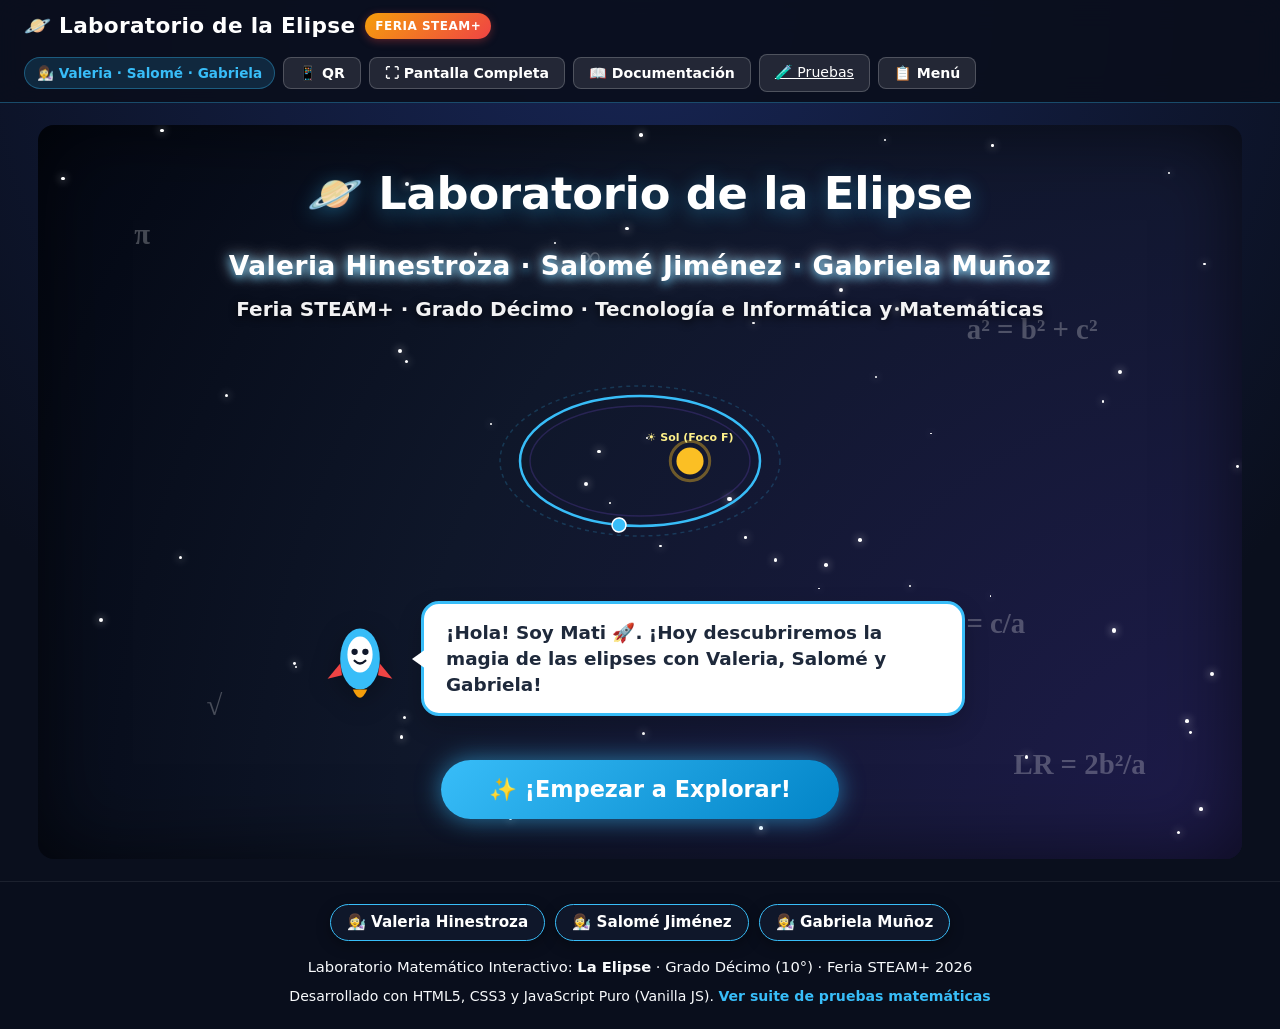
==== index.html @ 52edb482 "Agregar archivo y etiqueta meta de verificacion de Google Search Console (googlec7402ac01baf1102.htm" ====
<!DOCTYPE html>
<html lang="es">
<head>
    <meta charset="UTF-8">
    <meta name="viewport" content="width=device-width, initial-scale=1.0, maximum-scale=5.0">
    <title>Laboratorio de la Elipse - Feria STEAM+ 2026</title>
    <meta name="google-site-verification" content="googlec7402ac01baf1102">
    <!-- Hojas de estilo modulares con version para evitar cache -->
    <link rel="stylesheet" href="css/base.css?v=10">
    <link rel="stylesheet" href="css/animaciones.css?v=10">
    <link rel="stylesheet" href="css/elipse.css?v=10">
</head>
<body>

    <!-- BARRA DE NAVEGACIÓN SUPERIOR RESPONSIVE -->
    <header class="barra-navegacion">
        <a href="#" class="logo-sitio" onclick="navegarA('bienvenida'); return false;">
            <span>🪐 Laboratorio de la Elipse</span>
            <span class="insignia-steam">FERIA STEAM+</span>
        </a>
        <div class="nav-botones">
            <span style="background: rgba(56, 189, 248, 0.15); color: #38bdf8; border: 1px solid rgba(56, 189, 248, 0.35); padding: 5px 12px; border-radius: 20px; font-size: 0.85rem; font-weight: 700; display: inline-flex; align-items: center; gap: 5px;">
                👩‍🔬 Valeria · Salomé · Gabriela
            </span>
            <button id="btnAbrirQR" class="btn-volver-menu" title="Escanear Código QR en Celular">📱 QR</button>
            <button id="btnPantallaCompleta" class="btn-volver-menu" title="Modo Pantalla Completa (F11)">⛶ Pantalla Completa</button>
            <button id="btnAbrirDocs" class="btn-volver-menu" title="Documentación oficial y Ficha Técnica">📖 Documentación</button>
            <a href="pruebas/pruebas.html" class="btn-volver-menu" title="Ejecutar pruebas unitarias matemáticas">🧪 Pruebas</a>
            <button class="btn-volver-menu" onclick="navegarA('menu')">📋 Menú</button>
        </div>
    </header>

    <!-- CONTENEDOR PRINCIPAL DE LA APLICACIÓN -->
    <main class="contenedor-app">

        <!-- ════════════════════════════════════════════════════════
             PANTALLA 1: BIENVENIDA CÓSMICA
        ════════════════════════════════════════════════════════ -->
        <section id="pantallaBienvenida" class="pantalla activa">
            <div class="fondo-animado">
                <!-- Capa de estrellas titilantes -->
                <div class="estrellas" id="capaEstrellas"></div>

                <!-- Símbolos matemáticos flotantes -->
                <div class="simbolos-flotantes">
                    <span class="simbolo-mat" style="top: 12%; left: 8%;">π</span>
                    <span class="simbolo-mat" style="top: 25%; right: 12%;">a² = b² + c²</span>
                    <span class="simbolo-mat" style="bottom: 18%; left: 14%;">√</span>
                    <span class="simbolo-mat" style="top: 65%; right: 18%;">e = c/a</span>
                    <span class="simbolo-mat" style="bottom: 10%; right: 8%;">LR = 2b²/a</span>
                    <span class="simbolo-mat" style="top: 15%; left: 45%;">∞</span>
                </div>

                <!-- Título animado y nombres de autoras en blanco puro brillante -->
                <h1 class="titulo-rebote">🪐 Laboratorio de la Elipse</h1>
                <p class="nombres-autoras-portada" style="color: #ffffff !important; font-size: clamp(1.3rem, 3.2vw, 1.65rem); font-weight: 800; text-align: center; margin: 10px 0 6px 0; letter-spacing: 0.5px; text-shadow: 0 0 16px rgba(255, 255, 255, 0.8), 0 2px 10px rgba(56, 189, 248, 0.9); z-index: 3;">
                    Valeria Hinestroza · Salomé Jiménez · Gabriela Muñoz
                </p>
                <p class="subtitulo-portada" style="color: #ffffff !important; font-size: clamp(1rem, 2.2vw, 1.25rem); font-weight: 600; text-align: center; margin-bottom: 16px; text-shadow: 0 2px 10px rgba(0, 0, 0, 0.9); opacity: 0.95; z-index: 3;">
                    Feria STEAM+ · Grado Décimo · Tecnología e Informática y Matemáticas
                </p>

                <!-- Órbita planetaria SVG interactiva (Sol en un foco, planeta orbitando) -->
                <div class="contenedor-orbita">
                    <svg viewBox="0 0 320 200" width="100%" height="100%">
                        <!-- Elipses concéntricas de fondo -->
                        <g class="elipses-concentricas">
                            <ellipse cx="160" cy="100" rx="140" ry="75" fill="none" stroke="rgba(56, 189, 248, 0.2)" stroke-width="1.5" stroke-dasharray="4 4" />
                            <ellipse cx="160" cy="100" rx="110" ry="55" fill="none" stroke="rgba(139, 92, 246, 0.2)" stroke-width="1.5" />
                        </g>

                        <!-- Órbita principal de la Tierra -->
                        <path id="orbitaTierra" d="M 40,100 a 120,65 0 1,0 240,0 a 120,65 0 1,0 -240,0" fill="none" stroke="#38bdf8" stroke-width="2.5" />

                        <!-- Sol ubicado exactamente en un foco: c = √(120² - 65²) ≈ 101 px desde el centro -->
                        <circle cx="210" cy="100" r="14" fill="#fbbf24">
                            <animate attributeName="r" values="13;15;13" dur="2s" repeatCount="indefinite" />
                        </circle>
                        <circle cx="210" cy="100" r="20" fill="none" stroke="rgba(251, 191, 36, 0.4)" stroke-width="3">
                            <animate attributeName="r" values="18;24;18" dur="2s" repeatCount="indefinite" />
                        </circle>
                        <text x="210" y="80" fill="#fef08a" font-size="11" font-weight="bold" text-anchor="middle">☀️ Sol (Foco F)</text>

                        <!-- Planeta Tierra que recorre la trayectoria elíptica -->
                        <circle r="7" fill="#38bdf8" stroke="#ffffff" stroke-width="1.5">
                            <animateMotion dur="8s" repeatCount="indefinite" rotate="auto">
                                <mpath href="#orbitaTierra" />
                            </animateMotion>
                        </circle>
                    </svg>
                </div>

                <!-- Mascota Mati con globo de bienvenida -->
                <div class="contenedor-mati">
                    <svg class="mati-svg" viewBox="0 0 100 100">
                        <!-- Cohete amigable Mati -->
                        <ellipse cx="50" cy="50" rx="22" ry="34" fill="#38bdf8" />
                        <ellipse cx="50" cy="45" rx="14" ry="20" fill="#ffffff" />
                        <!-- Ojos felices -->
                        <circle cx="44" cy="42" r="3.5" fill="#0f172a" />
                        <circle cx="56" cy="42" r="3.5" fill="#0f172a" />
                        <path d="M 44,52 Q 50,58 56,52" fill="none" stroke="#0f172a" stroke-width="2.5" stroke-linecap="round" />
                        <!-- Alitas y fuego -->
                        <path d="M 28,55 L 14,72 L 30,68 Z" fill="#ef4444" />
                        <path d="M 72,55 L 86,72 L 70,68 Z" fill="#ef4444" />
                        <path d="M 42,84 Q 50,98 58,84 Z" fill="#f59e0b">
                            <animate attributeName="d" values="M 42,84 Q 50,98 58,84 Z; M 42,84 Q 50,105 58,84 Z; M 42,84 Q 50,98 58,84 Z" dur="0.4s" repeatCount="indefinite" />
                        </path>
                    </svg>
                    <div class="globo-mati">
                        ¡Hola! Soy <strong>Mati</strong> 🚀. ¡Hoy descubriremos la magia de las elipses con Valeria, Salomé y Gabriela!
                    </div>
                </div>

                <!-- Botón de Inicio -->
                <button id="btnEmpezar" class="btn btn-empezar">
                    ✨ ¡Empezar a Explorar!
                </button>
            </div>
        </section>

        <!-- ════════════════════════════════════════════════════════
             PANTALLA 2: MENÚ DE ACTIVIDADES
        ════════════════════════════════════════════════════════ -->
        <section id="pantallaMenu" class="pantalla">
            <div style="background: rgba(255, 255, 255, 0.08); border: 1.5px solid rgba(56, 189, 248, 0.3); border-radius: 14px; padding: 12px 18px; margin-bottom: 20px; display: flex; justify-content: space-between; align-items: center; flex-wrap: wrap; gap: 10px;">
                <span style="color: #f8fafc; font-weight: 700; font-size: clamp(0.9rem, 2vw, 1.05rem);">
                    Equipo de Trabajo: <strong style="color: #38bdf8;">Valeria Hinestroza · Salomé Jiménez · Gabriela Muñoz</strong>
                </span>
                <span style="background: #38bdf8; color: #0f172a; padding: 4px 10px; border-radius: 12px; font-weight: 800; font-size: 0.8rem;">Grado 10° STEAM+</span>
            </div>

            <div style="display: flex; justify-content: space-between; align-items: center; margin-bottom: 20px; flex-wrap: wrap; gap: 12px;">
                <div>
                    <h2 style="color: #ffffff; font-size: clamp(1.4rem, 3.5vw, 2rem); font-weight: 800;">🎯 ¿Qué quieres descubrir hoy?</h2>
                    <p style="color: #94a3b8; font-size: clamp(0.95rem, 2vw, 1.1rem);">Selecciona una actividad para comenzar tu viaje por las elipses.</p>
                </div>
                <button id="btnVolverBienvenida" class="btn btn-secundario">← Portada</button>
            </div>

            <div class="cuadricula-menu">
                <!-- Tarjeta 1: Explora -->
                <div class="tarjeta-menu" id="tarjetaExplora" tabindex="0" role="button">
                    <div class="icono-tarjeta">🔭</div>
                    <h3>Explora la Elipse</h3>
                    <p>Mueve los controles en vivo y observa cómo cambian los focos, los vértices y el achatamiento.</p>
                    <span style="color: #38bdf8; font-weight: 700; margin-top: auto;">¡Mover controles →</span>
                </div>

                <!-- Tarjeta 2: Analiza -->
                <div class="tarjeta-menu" id="tarjetaAnaliza" tabindex="0" role="button">
                    <div class="icono-tarjeta">🧮</div>
                    <h3>Analiza una Ecuación</h3>
                    <p>Escribe cualquier ecuación canónica o general y descubre todos sus elementos al instante.</p>
                    <span style="color: #38bdf8; font-weight: 700; margin-top: auto;">¡Ingresar ecuación →</span>
                </div>

                <!-- Tarjeta 3: Arma -->
                <div class="tarjeta-menu" id="tarjetaArma" tabindex="0" role="button">
                    <div class="icono-tarjeta">🧩</div>
                    <h3>Arma tu Elipse</h3>
                    <p>¿Tienes vértices o ejes? Encuentra la ecuación paso a paso como en el libro de matemáticas.</p>
                    <span style="color: #38bdf8; font-weight: 700; margin-top: auto;">¡Construir elipse →</span>
                </div>

                <!-- Tarjeta 4: Retos -->
                <div class="tarjeta-menu" id="tarjetaRetos" tabindex="0" role="button">
                    <div class="icono-tarjeta">🎯</div>
                    <h3>Retos de Mati</h3>
                    <p>Pon a prueba tus conocimientos en 8 retos interactivos y gana estrellas STEAM+.</p>
                    <span style="color: #38bdf8; font-weight: 700; margin-top: auto;">¡Aceptar el reto →</span>
                </div>
            </div>
        </section>

        <!-- ════════════════════════════════════════════════════════
             PANTALLA 3: ACTIVIDAD 1 - EXPLORA LA ELIPSE
        ════════════════════════════════════════════════════════ -->
        <section id="pantallaExplora" class="pantalla">
            <div class="cabecera-actividad">
                <div>
                    <h2>🔭 Explora la Elipse en Tiempo Real</h2>
                    <p class="instruccion-actividad">Ajusta el centro (h, k), los semiejes (a, b) y la orientación.</p>
                </div>
                <div style="display: flex; gap: 8px; flex-wrap: wrap;">
                    <button class="btn btn-ayuda-actividad" data-ayuda="explora" type="button" title="¿Cómo funciona esta actividad?">❓ ¿Cómo funciona?</button>
                    <button class="btn btn-volver-menu">🏠 Menú</button>
                </div>
            </div>

            <!-- Globo de Mati -->
            <div class="caja-alerta info">
                <span style="font-size: 1.8rem;">🚀</span>
                <div id="globoMatiExplora">
                    ¡Mueve los deslizadores! Mira qué ocurre con la elipse cuando varias a o b.
                </div>
            </div>

            <!-- Fila Principal: Controles (Izquierda) vs Gráfica (Derecha) equilibradas -->
            <div class="layout-actividad">
                <!-- Columna Izquierda: Controles -->
                <div class="columna-controles">
                    <div class="tarjeta-blanca">
                        <div style="display: flex; flex-direction: column; gap: 10px; margin-bottom: 14px;">
                            <div style="display: flex; justify-content: space-between; align-items: center; flex-wrap: wrap; gap: 8px;">
                                <h3 style="color: #ffffff; font-size: 1.25rem; font-weight: 800;">⚙️ Parámetros de la Elipse</h3>
                                <div style="display: flex; gap: 6px; flex-wrap: wrap;">
                                    <button id="btnResetExplora" class="btn btn-secundario" type="button" title="Restablecer valores iniciales">🔄 Restablecer</button>
                                    <button id="btnEjemploExplora" class="btn btn-ejemplo">💡 Siguiente Ejemplo</button>
                                </div>
                            </div>
                            <div style="display: flex; align-items: center; gap: 8px;">
                                <label for="selectEjemplosExplora" style="color: #38bdf8; font-size: 0.82rem; font-weight: 700; white-space: nowrap;">📚 10 Ejemplos Guiados:</label>
                                <select id="selectEjemplosExplora" style="flex: 1; padding: 6px 10px; font-size: 0.85rem; border-radius: 8px; background: #0f172a; color: #ffffff; border: 1.5px solid #334155;"></select>
                            </div>
                        </div>

                        <!-- Centro h -->
                        <div class="grupo-control">
                            <div class="fila-control">
                                <label for="sliderH" class="etiqueta-control">Centro X (h):</label>
                                <span class="valor-badge" id="valH">0</span>
                            </div>
                            <input type="range" id="sliderH" min="-8" max="8" step="0.5" value="0">
                        </div>

                        <!-- Centro k -->
                        <div class="grupo-control" style="margin-top: 10px;">
                            <div class="fila-control">
                                <label for="sliderK" class="etiqueta-control">Centro Y (k):</label>
                                <span class="valor-badge" id="valK">0</span>
                            </div>
                            <input type="range" id="sliderK" min="-8" max="8" step="0.5" value="0">
                        </div>

                        <!-- Semieje a -->
                        <div class="grupo-control" style="margin-top: 10px;">
                            <div class="fila-control">
                                <label for="sliderA" class="etiqueta-control">Semieje Mayor (a):</label>
                                <span class="valor-badge" id="valA">5</span>
                            </div>
                            <input type="range" id="sliderA" min="1" max="10" step="0.1" value="5">
                        </div>

                        <!-- Semieje b -->
                        <div class="grupo-control" style="margin-top: 10px;">
                            <div class="fila-control">
                                <label for="sliderB" class="etiqueta-control">Semieje Menor (b):</label>
                                <span class="valor-badge" id="valB">3</span>
                            </div>
                            <input type="range" id="sliderB" min="1" max="10" step="0.1" value="3">
                        </div>

                        <!-- Orientación -->
                        <div style="margin-top: 14px;">
                            <span class="etiqueta-control">¿Hacia dónde se estira la elipse?</span>
                            <div class="selector-orientacion">
                                <button type="button" id="btnOrientacionH" class="btn-opcion seleccionado">
                                    ↔ Horizontal (eje X)
                                </button>
                                <button type="button" id="btnOrientacionV" class="btn-opcion">
                                    ↕ Vertical (eje Y)
                                </button>
                            </div>
                        </div>

                        <!-- Medidor de Achatamiento -->
                        <div class="caja-achatamiento">
                            <div style="display: flex; justify-content: space-between; align-items: center; flex-wrap: wrap; gap: 6px;">
                                <strong style="color: #38bdf8;">📏 Medidor de Achatamiento (e = c/a):</strong>
                                <span id="valorExcentricidad" style="font-weight: 800; color: #38bdf8;">e = 0.8000</span>
                            </div>
                            <div class="barra-achatamiento-contenedor">
                                <div id="barraAchatamiento" class="barra-achatamiento-progreso"></div>
                            </div>
                            <div class="medidor-etiquetas">
                                <span>0 (Circunferencia)</span>
                                <span>0.5 (Ovalada)</span>
                                <span>1 (Muy achatada)</span>
                            </div>
                            <div class="achatamiento-diagnostico">
                                <span>Forma:</span>
                                <span id="diagnosticoAchatamiento" class="insignia-achatamiento" style="background: #8b5cf6;">Bien achatada</span>
                            </div>
                        </div>

                        <div style="margin-top: 16px;">
                            <button id="btnCompararExplora" class="btn btn-primario" style="width: 100%;">
                                📊 Comparar excentricidades (a²=16, b²=12, 9, 6, 2)
                            </button>
                        </div>
                    </div>
                </div>

                <!-- Columna Derecha: Gráfica Canvas y Ecuación -->
                <div class="columna-grafica">
                    <div class="tarjeta-blanca" style="display: flex; flex-direction: column; gap: 12px;">
                        <!-- Banner destacado cuando el modo comparación está activo -->
                        <div id="bannerModoComparacion" style="display: none; background: rgba(56, 189, 248, 0.15); border: 1.5px solid #38bdf8; border-radius: 10px; padding: 8px 12px; justify-content: space-between; align-items: center; flex-wrap: wrap; gap: 8px;">
                            <span style="color: #38bdf8; font-weight: 700; font-size: 0.88rem;">🔬 Comparando 4 elipses (a² = 16 constante · b² = 12, 9, 6, 2)</span>
                            <button id="btnSalirComparacion" class="btn" style="padding: 4px 12px; font-size: 0.82rem; background: #0284c7; color: white; border: none; border-radius: 6px; cursor: pointer;">✕ Volver a mi elipse</button>
                        </div>

                        <!-- Toolbar de toggles -->
                        <div class="toolbar-elementos">
                            <label class="item-toggle"><input type="checkbox" id="chkCentro" checked> 🟡 Centro C</label>
                            <label class="item-toggle"><input type="checkbox" id="chkFocos" checked> 🔴 Focos F, F'</label>
                            <label class="item-toggle"><input type="checkbox" id="chkVertices" checked> 🟣 Vértices A, A'</label>
                            <label class="item-toggle"><input type="checkbox" id="chkExtremos" checked> 🟢 Extremos B, B'</label>
                            <label class="item-toggle"><input type="checkbox" id="chkEjeFocal" checked> ➖ Eje focal</label>
                            <label class="item-toggle"><input type="checkbox" id="chkLadoRecto" checked> 📐 Lado Recto</label>
                        </div>

                        <!-- Definición geométrica: hilo del jardinero d1 + d2 = 2a -->
                        <div class="panel-jardinero">
                            <label class="item-toggle toggle-jardinero">
                                <input type="checkbox" id="chkJardinero"> 🧵 Mostrar hilo del jardinero: d₁ + d₂ = 2a
                            </label>
                            <div id="controlesJardinero" style="display: none;">
                                <div class="fila-control">
                                    <span class="etiqueta-control">Mover el punto P (ángulo t):</span>
                                    <span class="valor-badge" id="valAnguloP">45°</span>
                                </div>
                                <input type="range" id="sliderAnguloP" min="0" max="360" step="1" value="45" aria-label="Ángulo del punto P sobre la elipse">
                                <button id="btnAnimarP" class="btn btn-secundario" type="button">▶ Recorrer la elipse</button>
                                <div class="lectura-jardinero" id="lecturaJardinero" aria-live="polite"></div>
                                <p class="nota-jardinero">💡 También puedes arrastrar el punto P sobre la gráfica. Sin importar dónde esté P, la suma de las dos distancias a los focos siempre es 2a.</p>
                            </div>
                        </div>

                        <!-- Canvas -->
                        <div class="canvas-contenedor">
                            <canvas id="canvasExplora" width="500" height="500"></canvas>
                        </div>

                        <button class="btn btn-secundario btn-descargar-png" type="button" data-canvas="canvasExplora" data-ecuacion="ecuacionExplora" data-nombre="elipse-explora">📷 Descargar gráfica (PNG)</button>

                        <!-- Ecuación en vivo -->
                        <div class="ecuacion-destacada" id="ecuacionExplora" style="margin-bottom: 0;">
                            (x − 0)²/25 + (y − 0)²/9 = 1
                        </div>
                    </div>
                </div>
            </div>

            <!-- Fila Inferior de Ancho Completo: Elementos y Comparación -->
            <div class="panel-resultados-ancho-completo">
                <h4 style="color: #ffffff; margin-bottom: 12px; font-size: 1.2rem; display: flex; align-items: center; gap: 8px;">
                    📋 Elementos Calculados de la Elipse:
                </h4>
                <div class="grilla-propiedades">
                    <div class="propiedad-item">
                        <div class="propiedad-nombre">Centro (h, k)</div>
                        <div class="propiedad-valor" id="propCentro">(0, 0)</div>
                    </div>
                    <div class="propiedad-item">
                        <div class="propiedad-nombre">Semieje mayor (a)</div>
                        <div class="propiedad-valor" id="propA">5</div>
                    </div>
                    <div class="propiedad-item">
                        <div class="propiedad-nombre">Semieje menor (b)</div>
                        <div class="propiedad-valor" id="propB">3</div>
                    </div>
                    <div class="propiedad-item">
                        <div class="propiedad-nombre">Distancia focal (c)</div>
                        <div class="propiedad-valor" id="propC">4</div>
                    </div>
                    <div class="propiedad-item">
                        <div class="propiedad-nombre">Eje Mayor (2a)</div>
                        <div class="propiedad-valor" id="propEjeMayor">10</div>
                    </div>
                    <div class="propiedad-item">
                        <div class="propiedad-nombre">Eje Menor (2b)</div>
                        <div class="propiedad-valor" id="propEjeMenor">6</div>
                    </div>
                    <div class="propiedad-item">
                        <div class="propiedad-nombre">Lado Recto (LR)</div>
                        <div class="propiedad-valor" id="propLadoRecto">3.6</div>
                    </div>
                    <div class="propiedad-item">
                        <div class="propiedad-nombre">Eje Focal</div>
                        <div class="propiedad-valor" id="propEjeFocal">y = 0</div>
                    </div>
                    <div class="propiedad-item" style="grid-column: span 2;">
                        <div class="propiedad-nombre">Focos F' y F</div>
                        <div class="propiedad-valor" id="propFocos">(−4, 0) y (4, 0)</div>
                    </div>
                    <div class="propiedad-item" style="grid-column: span 2;">
                        <div class="propiedad-nombre">Vértices A' y A</div>
                        <div class="propiedad-valor" id="propVertices">(−5, 0) y (5, 0)</div>
                    </div>
                    <div class="propiedad-item" style="grid-column: span 2;">
                        <div class="propiedad-nombre">Extremos Menores B' y B</div>
                        <div class="propiedad-valor" id="propExtremos">(0, −3) y (0, 3)</div>
                    </div>
                </div>

                <!-- Tabla de comparación multielipse con scroll horizontal responsivo -->
                <div id="contenedorComparacion" style="display: none; margin-top: 20px;">
                    <h4 style="color: #38bdf8; margin-bottom: 8px;">🔬 Comparación de Excentricidades con a² = 16 (a = 4):</h4>
                    <div class="tabla-wrapper">
                        <table class="tabla-comparacion">
                            <thead>
                                <tr>
                                    <th>Elipse</th>
                                    <th>a²</th>
                                    <th>b²</th>
                                    <th>c = √(a²−b²)</th>
                                    <th>Excentricidad (e)</th>
                                    <th>Achatamiento</th>
                                </tr>
                            </thead>
                            <tbody id="cuerpoTablaComparacion"></tbody>
                        </table>
                    </div>
                </div>
            </div>
        </section>

        <!-- ════════════════════════════════════════════════════════
             PANTALLA 4: ACTIVIDAD 2 - ANALIZA UNA ECUACIÓN
        ════════════════════════════════════════════════════════ -->
        <section id="pantallaAnaliza" class="pantalla">
            <div class="cabecera-actividad">
                <div>
                    <h2>🧮 Analiza Cualquier Ecuación de la Elipse</h2>
                    <p class="instruccion-actividad">Descubre la orientación, focos, vértices y lado recto a partir de su ecuación.</p>
                </div>
                <div style="display: flex; gap: 8px; flex-wrap: wrap;">
                    <button class="btn btn-ayuda-actividad" data-ayuda="analiza" type="button" title="¿Cómo funciona esta actividad?">❓ ¿Cómo funciona?</button>
                    <button class="btn btn-volver-menu">🏠 Menú</button>
                </div>
            </div>

            <!-- Mensaje de Mati -->
            <div class="caja-alerta info">
                <span style="font-size: 1.8rem;">🤖</span>
                <div id="globoMatiAnaliza">
                    Ingresa los denominadores. ¡El mayor de los dos siempre corresponde a a²!
                </div>
            </div>

            <div id="alertaAnaliza" class="caja-alerta" style="display: none;"></div>

            <div class="layout-actividad">
                <!-- Columna Controles -->
                <div class="columna-controles">
                    <div class="tarjeta-blanca">
                        <!-- Banco de 11 Ejemplos del Libro -->
                        <div style="background: rgba(15, 23, 42, 0.6); border: 1px solid var(--color-borde); border-radius: 12px; padding: 10px 12px; margin-bottom: 14px;">
                            <div style="display: flex; justify-content: space-between; align-items: center; margin-bottom: 6px; flex-wrap: wrap; gap: 6px;">
                                <label for="selectEjemplosAnaliza" style="color: #38bdf8; font-size: 0.85rem; font-weight: 700;">📚 Banco de 11 Ejemplos del Libro:</label>
                                <span style="font-size: 0.75rem; color: #94a3b8;">Canónicas y Generales</span>
                            </div>
                            <select id="selectEjemplosAnaliza" style="width: 100%; padding: 8px 10px; font-size: 0.85rem; border-radius: 8px; background: #0f172a; color: #ffffff; border: 1.5px solid #334155;"></select>
                        </div>

                        <!-- Pestañas de modo -->
                        <div style="display: flex; gap: 8px; margin-bottom: 16px; flex-wrap: wrap;">
                            <button type="button" id="tabFormaCanonica" class="btn-opcion seleccionado" style="flex: 1; min-width: 140px;">
                                Forma Canónica (h, k)
                            </button>
                            <button type="button" id="tabFormaGeneral" class="btn-opcion" style="flex: 1; min-width: 140px;">
                                Forma Ax² + By² = C
                            </button>
                        </div>

                        <!-- Sección Forma Canónica -->
                        <div id="seccionCanonica">
                            <p style="color: #cbd5e1; font-size: 0.95rem; margin-bottom: 12px;">
                                Ecuación: <code>(x − h)² / denX + (y − k)² / denY = 1</code>
                            </p>
                            <div class="subgrid-2-cols">
                                <div>
                                    <label for="inputAnalizaH" class="etiqueta-control">Centro X (h):</label>
                                    <input type="text" id="inputAnalizaH" value="2" placeholder="ej. 2 o 3/2">
                                </div>
                                <div>
                                    <label for="inputAnalizaK" class="etiqueta-control">Centro Y (k):</label>
                                    <input type="text" id="inputAnalizaK" value="-3" placeholder="ej. -3 o -1/2">
                                </div>
                                <div>
                                    <label for="inputAnalizaDenX" class="etiqueta-control">Denominador X (denX):</label>
                                    <input type="text" id="inputAnalizaDenX" value="9" placeholder="ej. 9, 36 o 25">
                                </div>
                                <div>
                                    <label for="inputAnalizaDenY" class="etiqueta-control">Denominador Y (denY):</label>
                                    <input type="text" id="inputAnalizaDenY" value="5" placeholder="ej. 5 o 100">
                                </div>
                            </div>
                        </div>

                        <!-- Sección Forma General -->
                        <div id="seccionGeneral" style="display: none;">
                            <p style="color: #cbd5e1; font-size: 0.95rem; margin-bottom: 12px;">
                                Ecuación: <code>A·x² + B·y² = C</code> (con A, B, C > 0)
                            </p>
                            <div class="subgrid-3-cols">
                                <div>
                                    <label for="inputGeneralA" class="etiqueta-control">Coeficiente A:</label>
                                    <input type="text" id="inputGeneralA" value="4" placeholder="ej. 4">
                                </div>
                                <div>
                                    <label for="inputGeneralB" class="etiqueta-control">Coeficiente B:</label>
                                    <input type="text" id="inputGeneralB" value="9" placeholder="ej. 9">
                                </div>
                                <div>
                                    <label for="inputGeneralC" class="etiqueta-control">Término C:</label>
                                    <input type="text" id="inputGeneralC" value="36" placeholder="ej. 36">
                                </div>
                            </div>
                        </div>

                        <div style="display: flex; gap: 10px; margin-top: 18px; flex-wrap: wrap;">
                            <button id="btnCalcularAnaliza" class="btn btn-primario" style="flex: 2; min-width: 160px;">
                                🔍 Analizar Ecuación
                            </button>
                            <button id="btnEjemploAnaliza" class="btn btn-ejemplo" style="flex: 1; min-width: 100px;">
                                💡 Ejemplo
                            </button>
                            <button id="btnLimpiarAnaliza" class="btn btn-secundario" type="button" title="Restablecer valores iniciales">
                                🔄 Restablecer
                            </button>
                        </div>
                    </div>
                </div>

                <!-- Columna Gráfica -->
                <div class="columna-grafica">
                    <div class="tarjeta-blanca" style="display: flex; flex-direction: column; gap: 12px;">
                        <div class="toolbar-elementos">
                            <label class="item-toggle"><input type="checkbox" id="chkCentroAnaliza" checked> 🟡 Centro C</label>
                            <label class="item-toggle"><input type="checkbox" id="chkFocosAnaliza" checked> 🔴 Focos</label>
                            <label class="item-toggle"><input type="checkbox" id="chkVerticesAnaliza" checked> 🟣 Vértices</label>
                            <label class="item-toggle"><input type="checkbox" id="chkExtremosAnaliza" checked> 🟢 Extremos</label>
                            <label class="item-toggle"><input type="checkbox" id="chkEjeFocalAnaliza" checked> ➖ Eje focal</label>
                            <label class="item-toggle"><input type="checkbox" id="chkLadoRectoAnaliza" checked> 📐 Lado Recto</label>
                        </div>
                        <div class="canvas-contenedor">
                            <canvas id="canvasAnaliza" width="500" height="500"></canvas>
                        </div>
                        <button class="btn btn-secundario btn-descargar-png" type="button" data-canvas="canvasAnaliza" data-ecuacion="ecuacionAnaliza" data-nombre="elipse-analiza">📷 Descargar gráfica (PNG)</button>
                    </div>
                </div>
            </div>

            <!-- Panel de Resultados de Analizar en ancho completo -->
            <div id="panelResultadosAnaliza" class="panel-resultados-ancho-completo" style="display: none;">
                <div style="display: flex; justify-content: space-between; align-items: center; margin-bottom: 12px; flex-wrap: wrap; gap: 8px;">
                    <h4 style="color: #ffffff; margin: 0; font-size: 1.2rem;">Orientación Detectada:</h4>
                    <span id="orientacionAnaliza" class="valor-badge">Horizontal</span>
                </div>

                <div class="ecuacion-destacada" id="ecuacionAnaliza"></div>

                <!-- Procedimiento matemático detallado paso a paso -->
                <div class="caja-pasos" id="cajaPasosAnaliza" style="display: none;"></div>

                <div class="grilla-propiedades">
                    <div class="propiedad-item">
                        <div class="propiedad-nombre">Centro (h, k)</div>
                        <div class="propiedad-valor" id="resCentro"></div>
                    </div>
                    <div class="propiedad-item">
                        <div class="propiedad-nombre">Semieje a</div>
                        <div class="propiedad-valor" id="resA"></div>
                    </div>
                    <div class="propiedad-item">
                        <div class="propiedad-nombre">Semieje b</div>
                        <div class="propiedad-valor" id="resB"></div>
                    </div>
                    <div class="propiedad-item">
                        <div class="propiedad-nombre">Distancia focal c</div>
                        <div class="propiedad-valor" id="resC"></div>
                    </div>
                    <div class="propiedad-item">
                        <div class="propiedad-nombre">Eje Mayor (2a)</div>
                        <div class="propiedad-valor" id="resEjeMayor"></div>
                    </div>
                    <div class="propiedad-item">
                        <div class="propiedad-nombre">Eje Menor (2b)</div>
                        <div class="propiedad-valor" id="resEjeMenor"></div>
                    </div>
                    <div class="propiedad-item">
                        <div class="propiedad-nombre">Lado Recto (LR)</div>
                        <div class="propiedad-valor" id="resLadoRecto"></div>
                    </div>
                    <div class="propiedad-item">
                        <div class="propiedad-nombre">Excentricidad (e)</div>
                        <div class="propiedad-valor" id="resExcentricidad"></div>
                    </div>
                    <div class="propiedad-item" style="grid-column: span 2;">
                        <div class="propiedad-nombre">Eje Focal</div>
                        <div class="propiedad-valor" id="resEjeFocal"></div>
                    </div>
                    <div class="propiedad-item" style="grid-column: span 2;">
                        <div class="propiedad-nombre">Focos F' y F</div>
                        <div class="propiedad-valor" id="resFocos"></div>
                    </div>
                    <div class="propiedad-item" style="grid-column: span 2;">
                        <div class="propiedad-nombre">Vértices A' y A</div>
                        <div class="propiedad-valor" id="resVertices"></div>
                    </div>
                    <div class="propiedad-item" style="grid-column: span 2;">
                        <div class="propiedad-nombre">Extremos Menor B' y B</div>
                        <div class="propiedad-valor" id="resExtremos"></div>
                    </div>
                </div>
            </div>
        </section>

        <!-- ════════════════════════════════════════════════════════
             PANTALLA 5: ACTIVIDAD 3 - ARMA TU ELIPSE
        ════════════════════════════════════════════════════════ -->
        <section id="pantallaArma" class="pantalla">
            <div class="cabecera-actividad">
                <div>
                    <h2>🧩 Arma tu Elipse Paso a Paso</h2>
                    <p class="instruccion-actividad">Introduce los datos conocidos y obtén la deducción completa de la ecuación.</p>
                </div>
                <div style="display: flex; gap: 8px; flex-wrap: wrap;">
                    <button class="btn btn-ayuda-actividad" data-ayuda="arma" type="button" title="¿Cómo funciona esta actividad?">❓ ¿Cómo funciona?</button>
                    <button class="btn btn-volver-menu">🏠 Menú</button>
                </div>
            </div>

            <!-- Mensaje de Mati -->
            <div class="caja-alerta info">
                <span style="font-size: 1.8rem;">🚀</span>
                <div id="globoMatiArma">
                    Elige qué datos tienes. Resolveremos paso a paso como en la clase de matemáticas.
                </div>
            </div>

            <div id="alertaArma" class="caja-alerta" style="display: none;"></div>

            <div class="layout-actividad">
                <div class="columna-controles">
                    <div class="tarjeta-blanca">
                        <h3 style="color: #ffffff; margin-bottom: 12px; font-weight: 800;">¿Qué datos tienes para construir la elipse?</h3>
                        
                        <!-- Banco de 15 Ejemplos Guiados -->
                        <div style="background: rgba(15, 23, 42, 0.6); border: 1px solid var(--color-borde); border-radius: 12px; padding: 10px 12px; margin-bottom: 14px;">
                            <div style="display: flex; justify-content: space-between; align-items: center; margin-bottom: 6px; flex-wrap: wrap; gap: 6px;">
                                <label for="selectEjemplosArma" style="color: #38bdf8; font-size: 0.85rem; font-weight: 700;">🧩 Ejemplos Guiados para este Caso:</label>
                                <span style="font-size: 0.75rem; color: #94a3b8;">5 por cada caso (15 total)</span>
                            </div>
                            <select id="selectEjemplosArma" style="width: 100%; padding: 8px 10px; font-size: 0.85rem; border-radius: 8px; background: #0f172a; color: #ffffff; border: 1.5px solid #334155;"></select>
                        </div>

                        <!-- Selector de 3 modalidades -->
                        <div style="display: flex; flex-direction: column; gap: 10px; margin-bottom: 18px;">
                            <label class="opcion-radio-card">
                                <input type="radio" name="tipoDatosArma" value="a" checked>
                                <span><strong style="color: #38bdf8;">a)</strong> Centro, longitud del eje mayor, longitud del eje menor y orientación.</span>
                            </label>
                            <label class="opcion-radio-card">
                                <input type="radio" name="tipoDatosArma" value="b">
                                <span><strong style="color: #38bdf8;">b)</strong> Los dos vértices del eje mayor y la longitud del lado recto.</span>
                            </label>
                            <label class="opcion-radio-card">
                                <input type="radio" name="tipoDatosArma" value="c">
                                <span><strong style="color: #38bdf8;">c)</strong> Los dos vértices del eje mayor y un extremo del eje menor.</span>
                            </label>
                        </div>

                        <!-- Formulario Caso A -->
                        <div id="formArmaA">
                            <div class="subgrid-2-cols">
                                <div>
                                    <label for="inputArmaH" class="etiqueta-control">Centro X (h):</label>
                                    <input type="text" id="inputArmaH" value="-2">
                                </div>
                                <div>
                                    <label for="inputArmaK" class="etiqueta-control">Centro Y (k):</label>
                                    <input type="text" id="inputArmaK" value="5">
                                </div>
                                <div>
                                    <label for="inputArmaEjeMayor" class="etiqueta-control">Longitud Eje Mayor (2a):</label>
                                    <input type="text" id="inputArmaEjeMayor" value="10">
                                </div>
                                <div>
                                    <label for="inputArmaEjeMenor" class="etiqueta-control">Longitud Eje Menor (2b):</label>
                                    <input type="text" id="inputArmaEjeMenor" value="8">
                                </div>
                            </div>
                            <div style="margin-top: 10px;">
                                <label for="selectArmaOrientacion" class="etiqueta-control">Orientación:</label>
                                <select id="selectArmaOrientacion">
                                    <option value="vertical" selected>Vertical (eje focal paralelo a Y)</option>
                                    <option value="horizontal">Horizontal (eje focal paralelo a X)</option>
                                </select>
                            </div>
                        </div>

                        <!-- Formulario Caso B -->
                        <div id="formArmaB" style="display: none;">
                            <div class="subgrid-2-cols">
                                <div>
                                    <label for="inputArmaV1x" class="etiqueta-control">Vértice 1 X (A'):</label>
                                    <input type="text" id="inputArmaV1x" value="3">
                                </div>
                                <div>
                                    <label for="inputArmaV1y" class="etiqueta-control">Vértice 1 Y (A'):</label>
                                    <input type="text" id="inputArmaV1y" value="6">
                                </div>
                                <div>
                                    <label for="inputArmaV2x" class="etiqueta-control">Vértice 2 X (A):</label>
                                    <input type="text" id="inputArmaV2x" value="3">
                                </div>
                                <div>
                                    <label for="inputArmaV2y" class="etiqueta-control">Vértice 2 Y (A):</label>
                                    <input type="text" id="inputArmaV2y" value="-2">
                                </div>
                                <div style="grid-column: 1 / -1;">
                                    <label for="inputArmaLR" class="etiqueta-control">Longitud del Lado Recto (LR):</label>
                                    <input type="text" id="inputArmaLR" value="6">
                                </div>
                            </div>
                        </div>

                        <!-- Formulario Caso C -->
                        <div id="formArmaC" style="display: none;">
                            <div class="subgrid-2-cols">
                                <div>
                                    <label for="inputArmaCV1x" class="etiqueta-control">Vértice 1 X (A'):</label>
                                    <input type="text" id="inputArmaCV1x" value="-5">
                                </div>
                                <div>
                                    <label for="inputArmaCV1y" class="etiqueta-control">Vértice 1 Y (A'):</label>
                                    <input type="text" id="inputArmaCV1y" value="2">
                                </div>
                                <div>
                                    <label for="inputArmaCV2x" class="etiqueta-control">Vértice 2 X (A):</label>
                                    <input type="text" id="inputArmaCV2x" value="3">
                                </div>
                                <div>
                                    <label for="inputArmaCV2y" class="etiqueta-control">Vértice 2 Y (A):</label>
                                    <input type="text" id="inputArmaCV2y" value="2">
                                </div>
                                <div>
                                    <label for="inputArmaBx" class="etiqueta-control">Extremo Menor X (B):</label>
                                    <input type="text" id="inputArmaBx" value="-1">
                                </div>
                                <div>
                                    <label for="inputArmaBy" class="etiqueta-control">Extremo Menor Y (B):</label>
                                    <input type="text" id="inputArmaBy" value="4">
                                </div>
                            </div>
                        </div>

                        <div style="display: flex; gap: 10px; margin-top: 18px; flex-wrap: wrap;">
                            <button id="btnCalcularArma" class="btn btn-primario" style="flex: 2; min-width: 160px;">
                                ⚙️ Armar Ecuación
                            </button>
                            <button id="btnEjemploArma" class="btn btn-ejemplo" style="flex: 1; min-width: 100px;">
                                💡 Ejemplo
                            </button>
                            <button id="btnLimpiarArma" class="btn btn-secundario" type="button" title="Restablecer valores iniciales">
                                🔄 Restablecer
                            </button>
                        </div>
                    </div>
                </div>

                <!-- Columna Gráfica -->
                <div class="columna-grafica">
                    <div class="tarjeta-blanca" style="display: flex; flex-direction: column; gap: 12px;">
                        <div class="toolbar-elementos">
                            <label class="item-toggle"><input type="checkbox" id="chkCentroArma" checked> 🟡 Centro</label>
                            <label class="item-toggle"><input type="checkbox" id="chkFocosArma" checked> 🔴 Focos</label>
                            <label class="item-toggle"><input type="checkbox" id="chkVerticesArma" checked> 🟣 Vértices</label>
                            <label class="item-toggle"><input type="checkbox" id="chkExtremosArma" checked> 🟢 Extremos</label>
                            <label class="item-toggle"><input type="checkbox" id="chkEjeFocalArma" checked> ➖ Eje focal</label>
                            <label class="item-toggle"><input type="checkbox" id="chkLadoRectoArma" checked> 📐 Lado Recto</label>
                        </div>
                        <div class="canvas-contenedor">
                            <canvas id="canvasArma" width="500" height="500"></canvas>
                        </div>
                        <button class="btn btn-secundario btn-descargar-png" type="button" data-canvas="canvasArma" data-ecuacion="ecuacionArma" data-nombre="elipse-armada">📷 Descargar gráfica (PNG)</button>
                    </div>
                </div>
            </div>

            <!-- Panel Resultados y Paso a Paso en ancho completo -->
            <div id="panelResultadosArma" class="panel-resultados-ancho-completo" style="display: none;">
                <h4 style="color: #ffffff; margin-bottom: 8px; font-size: 1.2rem;">Ecuación Canónica Obtenida:</h4>
                <div class="ecuacion-destacada" id="ecuacionArma"></div>

                <div class="caja-pasos" id="cajaPasosArma"></div>

                <div class="grilla-propiedades" style="margin-top: 14px;">
                    <div class="propiedad-item">
                        <div class="propiedad-nombre">Centro (h, k)</div>
                        <div class="propiedad-valor" id="resArmaCentro"></div>
                    </div>
                    <div class="propiedad-item">
                        <div class="propiedad-nombre">Semieje a</div>
                        <div class="propiedad-valor" id="resArmaA"></div>
                    </div>
                    <div class="propiedad-item">
                        <div class="propiedad-nombre">Semieje b</div>
                        <div class="propiedad-valor" id="resArmaB"></div>
                    </div>
                    <div class="propiedad-item">
                        <div class="propiedad-nombre">Distancia c</div>
                        <div class="propiedad-valor" id="resArmaC"></div>
                    </div>
                    <div class="propiedad-item">
                        <div class="propiedad-nombre">Lado Recto (LR)</div>
                        <div class="propiedad-valor" id="resArmaLR"></div>
                    </div>
                    <div class="propiedad-item">
                        <div class="propiedad-nombre">Excentricidad</div>
                        <div class="propiedad-valor" id="resArmaE"></div>
                    </div>
                </div>
            </div>
        </section>

        <!-- ════════════════════════════════════════════════════════
             PANTALLA 6: ACTIVIDAD 4 - RETOS DE MATI
        ════════════════════════════════════════════════════════ -->
        <section id="pantallaRetos" class="pantalla">
            <div class="cabecera-actividad">
                <div>
                    <h2>🎯 Retos de Mati: ¡Gana tus Estrellas STEAM+!</h2>
                    <p class="instruccion-actividad">Observa la gráfica y la ecuación generada al azar y responde la pregunta.</p>
                </div>
                <div style="display: flex; gap: 8px; flex-wrap: wrap;">
                    <button class="btn btn-ayuda-actividad" data-ayuda="retos" type="button" title="¿Cómo funciona esta actividad?">❓ ¿Cómo funciona?</button>
                    <button class="btn btn-volver-menu">🏠 Menú</button>
                </div>
            </div>

            <!-- Globo de Mati -->
            <div class="caja-alerta info">
                <span style="font-size: 1.8rem;">🤖</span>
                <div id="globoMatiRetos">
                    ¡Bienvenido al desafío! Son 8 preguntas. Si tienes dudas, pulsa el botón "Pista".
                </div>
            </div>

            <!-- Área de Juego equilibrada -->
            <div id="areaJuegoRetos" class="layout-actividad">
                <div class="columna-controles">
                    <div class="tarjeta-reto">
                        <div class="barra-progreso-retos">
                            <span style="font-size: 1.15rem; font-weight: 800; color: #38bdf8;">
                                Reto <span id="numeroPreguntaActual">1</span> de <span id="totalPreguntas">8</span>
                            </span>
                            <div class="estrellas-acumuladas">
                                <span>⭐</span>
                                <span id="contadorEstrellas">0 / 8</span>
                            </div>
                        </div>

                        <div class="pregunta-reto" id="textoPreguntaReto"></div>

                        <p style="color: #cbd5e1; font-size: 0.95rem;">Ecuación de la elipse en el canvas:</p>
                        <div class="ecuacion-destacada" id="ecuacionReto" style="font-size: 1.2rem; padding: 10px;"></div>

                        <div style="margin: 18px 0;">
                            <label for="inputRespuestaReto" class="etiqueta-control">Tu Respuesta:</label>
                            <input type="text" id="inputRespuestaReto" placeholder="Escribe tu número, fracción o respuesta...">
                        </div>

                        <div style="display: flex; gap: 10px; flex-wrap: wrap;">
                            <button id="btnResponderReto" class="btn btn-primario" style="flex: 2; min-width: 160px;">
                                ✅ Comprobar Respuesta
                            </button>
                            <button id="btnPistaReto" class="btn btn-ejemplo" style="flex: 1; min-width: 90px;">
                                💡 Pista
                            </button>
                            <button id="btnSiguienteReto" class="btn btn-primario" style="display: none; flex: 2; min-width: 160px; background: #10b981;">
                                Siguiente Reto ➔
                            </button>
                        </div>

                        <!-- Caja de Retroalimentación -->
                        <div id="cajaRetroalimentacion" class="caja-alerta" style="display: none; margin-top: 16px;">
                            <div id="tituloRetroalimentacion" style="font-weight: 700; font-size: 1.05rem; margin-bottom: 6px;"></div>
                            <div id="solucionReto" style="font-size: 0.95rem; line-height: 1.5;"></div>
                        </div>
                    </div>
                </div>

                <div class="columna-grafica">
                    <div class="tarjeta-blanca">
                        <div class="canvas-contenedor">
                            <canvas id="canvasRetos" width="500" height="500"></canvas>
                        </div>
                    </div>
                </div>
            </div>

            <!-- Tarjeta Fin de Juego -->
            <div id="tarjetaFinRetos" class="tarjeta-blanca" style="display: none; text-align: center; max-width: 650px; margin: 30px auto; padding: 40px 24px;">
                <div style="font-size: 4rem; margin-bottom: 10px;">🎉</div>
                <h2 style="color: #ffffff; font-size: clamp(1.6rem, 4vw, 2.2rem); font-weight: 800;">¡Ronda de Retos Completada!</h2>
                <div id="estrellasFinales" style="font-size: clamp(1.8rem, 4vw, 2.5rem); margin: 16px 0; color: #f59e0b;"></div>
                <p id="mensajeFinalMati" style="font-size: clamp(1rem, 2.5vw, 1.2rem); color: #cbd5e1; line-height: 1.5; margin-bottom: 24px; font-weight: 600;"></p>
                
                <!-- Generador de Diploma Oficial STEAM+ para el evaluador/visitante -->
                <div style="margin: 20px auto 24px auto; max-width: 460px; background: rgba(15, 23, 42, 0.7); border: 1.5px solid var(--color-borde-destacado); border-radius: 14px; padding: 18px; text-align: center;">
                    <label for="inputNombreDiploma" style="display: block; font-weight: 700; color: #38bdf8; margin-bottom: 8px; font-size: 0.95rem;">
                        🎓 ¿Quién realizó los retos? (Nombre para el Diploma):
                    </label>
                    <input type="text" id="inputNombreDiploma" placeholder="Escribe tu nombre o el del jurado..." style="text-align: center; font-weight: 700; margin-bottom: 12px; font-size: 1rem;">
                    <button id="btnDescargarDiploma" class="btn btn-ejemplo" type="button" style="width: 100%; justify-content: center; font-size: 0.95rem;">
                        🏆 Descargar Diploma Oficial STEAM+ (PNG)
                    </button>
                </div>

                <div style="display: flex; gap: 14px; justify-content: center; flex-wrap: wrap;">
                    <button id="btnReiniciarRetos" class="btn btn-primario">🔄 Jugar otra ronda</button>
                    <button class="btn btn-volver-menu">🏠 Volver al menú</button>
                </div>
            </div>
        </section>

    </main>

    <!-- ════════════════════════════════════════════════════════
         MODAL 1: CÓDIGO QR PARA EL JURADO Y VISITANTES EN LA FERIA
    ════════════════════════════════════════════════════════ -->
    <div id="modalQR" class="modal-superpuesto" style="display: none;" role="dialog" aria-modal="true" aria-labelledby="tituloModalQR">
        <div class="modal-contenido modal-qr-tarjeta">
            <button class="btn-cerrar-modal" id="btnCerrarQR" aria-label="Cerrar modal">&times;</button>
            <div style="font-size: 2.2rem; margin-bottom: 6px;">📱</div>
            <h3 id="tituloModalQR" style="color: #ffffff; font-size: 1.35rem; font-weight: 800; margin-bottom: 6px;">
                ¡Pruébalo en tu Celular!
            </h3>
            <p style="color: #94a3b8; font-size: 0.92rem; line-height: 1.5; margin-bottom: 16px;">
                Escanea este código con la cámara de tu teléfono para abrir el <strong>Laboratorio de la Elipse</strong> y probarlo en vivo en tu propio dispositivo.
            </p>
            
            <div class="contenedor-codigo-qr">
                <img src="img/qr-code.svg" alt="Código QR para abrir el Laboratorio de la Elipse" width="220" height="220" style="display: block; margin: 0 auto; border-radius: 8px;">
            </div>

            <div class="caja-enlace-qr">
                <input type="text" id="inputUrlQR" value="https://duranmgabriela05-cloud.github.io/LABORATORIO-RECTA-/" readonly>
                <button id="btnCopiarEnlaceQR" class="btn btn-primario" type="button" title="Copiar enlace al portapapeles">📋 Copiar</button>
            </div>
            
            <p style="color: #38bdf8; font-size: 0.85rem; font-weight: 600; margin-top: 14px;">
                ✨ Diseñado por Valeria Hinestroza, Salomé Jiménez y Gabriela Muñoz · Grado 10°
            </p>
        </div>
    </div>

    <!-- ════════════════════════════════════════════════════════
         MODAL 2: CENTRO DE DOCUMENTACIÓN OFICIAL Y FICHA TÉCNICA
    ════════════════════════════════════════════════════════ -->
    <div id="modalDocs" class="modal-superpuesto" style="display: none;" role="dialog" aria-modal="true" aria-labelledby="tituloModalDocs">
        <div class="modal-contenido modal-docs-tarjeta">
            <button class="btn-cerrar-modal" id="btnCerrarDocs" aria-label="Cerrar modal">&times;</button>
            <div style="display: flex; align-items: center; gap: 10px; margin-bottom: 14px;">
                <span style="font-size: 1.8rem;">📖</span>
                <div>
                    <h3 id="tituloModalDocs" style="color: #ffffff; font-size: 1.25rem; font-weight: 800; margin: 0;">
                        Documentación Oficial del Proyecto
                    </h3>
                    <p style="color: #94a3b8; font-size: 0.86rem; margin: 2px 0 0 0;">
                        Evidencias y Ficha Técnica según la Rúbrica de la Feria STEAM+ 2026
                    </p>
                </div>
            </div>

            <!-- Pestañas de navegación interna de la documentación -->
            <div class="tabs-documentacion">
                <button class="tab-doc activa" data-tab="docFicha">📋 Ficha Técnica</button>
                <button class="tab-doc" data-tab="docManual">📖 Manual de Uso</button>
                <button class="tab-doc" data-tab="docAlgoritmo">💻 Pseudocódigo</button>
                <button class="tab-doc" data-tab="docPruebas">🧪 Tabla de Pruebas (111/111)</button>
                <button class="tab-doc" data-tab="docSustentacion">🗣️ Guion Sustentación</button>
            </div>

            <!-- Contenidos de las pestañas -->
            <div class="cuerpo-documentacion" id="cuerpoDocumentacion">
                <!-- Se inyecta dinámicamente con JS según la pestaña activa -->
            </div>
        </div>
    </div>

    <!-- ════════════════════════════════════════════════════════
         MODAL 3: AYUDA RÁPIDA "¿CÓMO FUNCIONA ESTA ACTIVIDAD?"
    ════════════════════════════════════════════════════════ -->
    <div id="modalAyuda" class="modal-superpuesto" style="display: none;" role="dialog" aria-modal="true" aria-labelledby="tituloModalAyuda">
        <div class="modal-contenido" style="max-width: 620px; text-align: left;">
            <button class="btn-cerrar-modal" id="btnCerrarAyuda" aria-label="Cerrar modal">&times;</button>
            <div style="display: flex; align-items: center; gap: 12px; margin-bottom: 14px;">
                <span style="font-size: 2.2rem;" id="iconoModalAyuda">❓</span>
                <div>
                    <h3 id="tituloModalAyuda" style="color: #ffffff; font-size: 1.25rem; font-weight: 800; margin: 0;">
                        ¿Cómo funciona?
                    </h3>
                    <p style="color: #94a3b8; font-size: 0.86rem; margin: 2px 0 0 0;" id="subtituloModalAyuda">
                        Guía interactiva paso a paso
                    </p>
                </div>
            </div>
            <div id="cuerpoModalAyuda" style="color: #e2e8f0; font-size: 0.92rem; line-height: 1.6; max-height: 55vh; overflow-y: auto;">
                <!-- Se inyecta dinámicamente con JS según la actividad -->
            </div>
            <div style="margin-top: 18px; display: flex; justify-content: flex-end;">
                <button class="btn btn-primario" id="btnEntendidoAyuda" type="button" style="padding: 8px 20px;">¡Entendido! 👍</button>
            </div>
        </div>
    </div>

    <!-- PIE DE PÁGINA ELEGANTE CON CHIPS DE INTEGRANTES -->
    <footer>
        <div class="chips-integrantes" style="margin-bottom: 14px;">
            <span class="chip-estudiante" style="font-size: 0.95rem; padding: 6px 16px;">👩‍🔬 Valeria Hinestroza</span>
            <span class="chip-estudiante" style="font-size: 0.95rem; padding: 6px 16px;">👩‍🔬 Salomé Jiménez</span>
            <span class="chip-estudiante" style="font-size: 0.95rem; padding: 6px 16px;">👩‍🔬 Gabriela Muñoz</span>
        </div>
        <p>Laboratorio Matemático Interactivo: <strong>La Elipse</strong> · Grado Décimo (10°) · Feria STEAM+ 2026</p>
        <p style="margin-top: 6px; font-size: 0.88rem;">Desarrollado con HTML5, CSS3 y JavaScript Puro (Vanilla JS). <a href="pruebas/pruebas.html">Ver suite de pruebas matemáticas</a></p>
    </footer>

    <!-- SCRIPTS MODULARES (Sin CDN ni librerías externas) -->
    <script src="js/matematicas/formato.js?v=10"></script>
    <script src="js/matematicas/elipse.js?v=10"></script>
    <script src="js/graficador.js?v=10"></script>
    <script src="js/ui/ui-explora.js?v=10"></script>
    <script src="js/ui/ui-analiza.js?v=10"></script>
    <script src="js/ui/ui-arma.js?v=10"></script>
    <script src="js/ui/ui-retos.js?v=10"></script>
    <script src="js/main.js?v=10"></script>
</body>
</html>
---- css/base.css ----
/**
 * Laboratorio de la Elipse - Feria STEAM+ 2026
 * Valeria Hinestroza · Salomé Jiménez · Gabriela Muñoz
 * Estilos Base: Sistema Responsivo Completo, Accesible y Ergonómico (No Agresivo)
 */

:root {
    --color-primario: #38bdf8;
    --color-primario-hover: #0284c7;
    --color-secundario: #818cf8;
    --color-acento: #f59e0b;
    --color-exito: #10b981;
    --color-peligro: #ef4444;
    
    /* Paleta suave y cómoda para la vista (no agresiva) */
    --color-fondo: #0a0f1d;
    --color-fondo-gradiente: radial-gradient(circle at 50% 0%, #172554 0%, #0a0f1d 75%);
    --color-tarjeta: #1e293b;
    --color-tarjeta-hover: #243248;
    --color-tarjeta-subtle: rgba(15, 23, 42, 0.65);
    --color-texto: #f8fafc;
    --color-texto-suave: #94a3b8;
    --color-borde: rgba(148, 163, 184, 0.18);
    --color-borde-destacado: rgba(56, 189, 248, 0.35);
    
    --radio-borde: 16px;
    --radio-borde-sm: 10px;
    --sombra-tarjeta: 0 10px 25px -5px rgba(0, 0, 0, 0.4), 0 0 0 1px rgba(255, 255, 255, 0.05);
    --sombra-grande: 0 20px 35px -5px rgba(0, 0, 0, 0.55);
}

*, *::before, *::after {
    box-sizing: border-box;
    margin: 0;
    padding: 0;
}

html, body {
    max-width: 100vw;
    overflow-x: hidden;
}

body {
    font-family: 'Segoe UI', system-ui, -apple-system, BlinkMacSystemFont, Roboto, sans-serif;
    background-color: var(--color-fondo);
    background-image: var(--color-fondo-gradiente);
    background-attachment: fixed;
    color: var(--color-texto);
    min-height: 100vh;
    display: flex;
    flex-direction: column;
    font-size: 16px;
    line-height: 1.5;
    -webkit-font-smoothing: antialiased;
}

/* ══════════ TIPOGRAFÍA UNIVERSAL NÍTIDA Y DE ALTO CONTRASTE ══════════ */
h1, h2, h3, h4, h5, h6 {
    color: #ffffff !important;
    font-weight: 800;
    line-height: 1.3;
    letter-spacing: -0.2px;
}

h1 { font-size: clamp(1.6rem, 4vw, 2.6rem); }
h2 { font-size: clamp(1.3rem, 3vw, 1.9rem); }
h3 { font-size: clamp(1.15rem, 2.5vw, 1.4rem); }
h4 { font-size: clamp(1rem, 2vw, 1.2rem); }

p {
    color: var(--color-texto);
    line-height: 1.6;
}

label {
    color: #f1f5f9;
}

/* ══════════ BARRA DE NAVEGACIÓN RESPONSIVE ══════════ */
.barra-navegacion {
    background: rgba(10, 15, 29, 0.92);
    backdrop-filter: blur(14px);
    border-bottom: 1.5px solid var(--color-borde-destacado);
    padding: 10px clamp(12px, 3vw, 24px);
    display: flex;
    justify-content: space-between;
    align-items: center;
    flex-wrap: wrap;
    gap: 12px;
    position: sticky;
    top: 0;
    z-index: 100;
}

.logo-sitio {
    display: flex;
    align-items: center;
    gap: 10px;
    color: #ffffff;
    font-size: clamp(1.1rem, 2.5vw, 1.35rem);
    font-weight: 800;
    text-decoration: none;
    letter-spacing: 0.3px;
}

.logo-sitio span.insignia-steam {
    background: linear-gradient(135deg, #f59e0b, #ef4444);
    color: white;
    font-size: 0.75rem;
    padding: 4px 10px;
    border-radius: 20px;
    font-weight: 700;
    letter-spacing: 0.5px;
    white-space: nowrap;
    box-shadow: 0 2px 8px rgba(239, 68, 68, 0.35);
}

.nav-botones {
    display: flex;
    gap: 8px;
    align-items: center;
    flex-wrap: wrap;
}

.chip-nav-autoras {
    background: rgba(56, 189, 248, 0.15);
    color: #38bdf8;
    border: 1px solid rgba(56, 189, 248, 0.35);
    padding: 6px 14px;
    border-radius: 20px;
    font-size: 0.85rem;
    font-weight: 700;
    display: inline-flex;
    align-items: center;
    gap: 6px;
    white-space: nowrap;
}

@media (max-width: 680px) {
    .barra-navegacion {
        flex-direction: column;
        align-items: stretch;
        text-align: center;
        padding: 8px 12px;
    }
    .logo-sitio {
        justify-content: center;
    }
    .nav-botones {
        justify-content: center;
    }
    .chip-nav-autoras {
        font-size: 0.78rem;
        padding: 4px 10px;
    }
}

/* ══════════ CONTENEDOR PRINCIPAL FLUIDO ══════════ */
.contenedor-app {
    flex: 1;
    display: flex;
    flex-direction: column;
    position: relative;
    max-width: 1240px;
    width: 100%;
    margin: 0 auto;
    padding: clamp(12px, 2.5vw, 22px) clamp(10px, 2.5vw, 18px);
}

.pantalla {
    display: none;
    width: 100%;
    animation: aparecerSuave 0.35s ease-out forwards;
}

.pantalla.activa {
    display: block;
}

/* ══════════ NOMBRES DE AUTORAS EN PORTADA (EN BLANCO PURO) ══════════ */
.nombres-autoras-portada {
    color: #ffffff !important;
    font-size: clamp(1.25rem, 3.2vw, 1.7rem);
    font-weight: 800;
    text-align: center;
    z-index: 3;
    margin-top: 12px;
    margin-bottom: 8px;
    letter-spacing: 0.6px;
    text-shadow: 0 0 18px rgba(255, 255, 255, 0.85), 0 2px 10px rgba(56, 189, 248, 0.9);
}

.subtitulo-portada {
    color: #ffffff !important;
    font-size: clamp(0.95rem, 2.2vw, 1.2rem);
    text-align: center;
    z-index: 3;
    font-weight: 600;
    margin-bottom: 20px;
    text-shadow: 0 2px 10px rgba(0, 0, 0, 0.9);
    opacity: 0.95;
}

/* ══════════ TARJETA DE INTEGRANTES DESTACADA ══════════ */
.tarjeta-equipo-bienvenida {
    background: rgba(15, 23, 42, 0.8);
    backdrop-filter: blur(12px);
    border: 1.5px solid var(--color-borde-destacado);
    border-radius: 20px;
    padding: 16px 20px;
    margin: 16px auto 22px auto;
    text-align: center;
    box-shadow: 0 10px 30px rgba(0, 0, 0, 0.5), 0 0 20px rgba(56, 189, 248, 0.2);
    z-index: 3;
    max-width: 720px;
    width: 100%;
}

.titulo-equipo {
    display: block;
    color: #38bdf8;
    font-size: clamp(0.85rem, 2vw, 0.95rem);
    font-weight: 800;
    text-transform: uppercase;
    letter-spacing: 1.2px;
    margin-bottom: 12px;
}

.chips-integrantes {
    display: flex;
    flex-wrap: wrap;
    justify-content: center;
    gap: 10px;
}

.chip-estudiante {
    background: #0f172a;
    color: #ffffff;
    font-weight: 800;
    font-size: clamp(0.92rem, 2vw, 1.05rem);
    padding: 8px 18px;
    border-radius: 30px;
    box-shadow: 0 4px 14px rgba(0, 0, 0, 0.35);
    border: 1.5px solid #38bdf8;
    display: inline-flex;
    align-items: center;
    gap: 8px;
    transition: transform 0.2s ease, box-shadow 0.2s ease;
}

.chip-estudiante:hover {
    transform: translateY(-2px) scale(1.02);
    box-shadow: 0 6px 20px rgba(56, 189, 248, 0.45);
}

.subtitulo-equipo {
    display: block;
    color: #94a3b8;
    font-size: clamp(0.82rem, 1.8vw, 0.92rem);
    margin-top: 10px;
    font-weight: 600;
}

/* ══════════ BOTONES GRANDES, SUAVES Y ACCESIBLES ══════════ */
button, .btn {
    display: inline-flex;
    align-items: center;
    justify-content: center;
    gap: 8px;
    font-family: inherit;
    font-size: clamp(0.92rem, 2vw, 1.05rem);
    font-weight: 700;
    padding: 11px 22px;
    border-radius: 12px;
    border: none;
    cursor: pointer;
    transition: transform 0.15s ease, box-shadow 0.15s ease, background-color 0.15s ease, filter 0.15s ease;
    text-decoration: none;
    outline: none;
    touch-action: manipulation;
}

button:focus-visible, .btn:focus-visible {
    outline: 3px solid #38bdf8;
    outline-offset: 3px;
}

button:active, .btn:active {
    transform: scale(0.98);
}

.btn-primario {
    background: linear-gradient(135deg, #0284c7, #2563eb);
    color: #ffffff;
    box-shadow: 0 4px 15px rgba(2, 132, 199, 0.35);
}

.btn-primario:hover {
    background: linear-gradient(135deg, #0369a1, #1d4ed8);
    box-shadow: 0 6px 20px rgba(2, 132, 199, 0.45);
    transform: translateY(-2px);
}

.btn-secundario {
    background: rgba(255, 255, 255, 0.08);
    color: #f1f5f9;
    border: 1px solid rgba(255, 255, 255, 0.2);
}

.btn-secundario:hover {
    background: rgba(255, 255, 255, 0.14);
    border-color: rgba(255, 255, 255, 0.35);
}

.btn-ejemplo {
    background: linear-gradient(135deg, #f59e0b, #d97706);
    color: white;
    padding: 8px 16px;
    font-size: 0.9rem;
    border-radius: 10px;
    box-shadow: 0 4px 12px rgba(217, 119, 6, 0.3);
}

.btn-ejemplo:hover {
    background: linear-gradient(135deg, #d97706, #b45309);
    transform: translateY(-1px);
}

.btn-volver-menu {
    background: rgba(255, 255, 255, 0.1);
    color: #ffffff;
    border: 1px solid rgba(255, 255, 255, 0.2);
    padding: 7px 15px;
    font-size: 0.88rem;
    border-radius: 8px;
}

.btn-volver-menu:hover {
    background: rgba(255, 255, 255, 0.2);
    border-color: rgba(255, 255, 255, 0.35);
}

/* ══════════ TARJETAS Y CONTENEDORES NO AGRESIVOS ══════════ */
.tarjeta-blanca {
    background: var(--color-tarjeta);
    border-radius: var(--radio-borde);
    padding: clamp(14px, 2.5vw, 22px);
    box-shadow: var(--sombra-tarjeta);
    border: 1px solid var(--color-borde);
    width: 100%;
    color: var(--color-texto);
}

/* Alertas cómodas para la vista (no agresivas) */
.caja-alerta {
    padding: clamp(12px, 2vw, 16px) clamp(14px, 2.5vw, 20px);
    border-radius: 14px;
    margin: 14px 0;
    display: flex;
    align-items: center;
    gap: 14px;
    font-weight: 600;
    font-size: clamp(0.92rem, 1.8vw, 1.02rem);
    line-height: 1.5;
    word-break: break-word;
}

.caja-alerta.error {
    background-color: rgba(239, 68, 68, 0.15);
    color: #fca5a5;
    border: 1.5px solid rgba(239, 68, 68, 0.4);
    border-left: 5px solid #ef4444;
}

.caja-alerta.exito {
    background-color: rgba(16, 185, 129, 0.15);
    color: #6ee7b7;
    border: 1.5px solid rgba(16, 185, 129, 0.4);
    border-left: 5px solid #10b981;
}

.caja-alerta.info {
    background-color: rgba(15, 23, 42, 0.85);
    color: #f1f5f9;
    border: 1.5px solid rgba(56, 189, 248, 0.4);
    border-left: 5px solid #38bdf8;
    box-shadow: 0 4px 16px rgba(0, 0, 0, 0.3);
}

.caja-alerta.info div, .caja-alerta.info span {
    color: #f1f5f9;
}

/* ══════════ PIE DE PÁGINA ELEGANTE ══════════ */
footer {
    text-align: center;
    padding: 22px 16px;
    color: #94a3b8;
    font-size: 0.92rem;
    border-top: 1px solid rgba(255, 255, 255, 0.08);
    background: rgba(10, 15, 29, 0.85);
    margin-top: auto;
}

footer a {
    color: #38bdf8;
    text-decoration: none;
    font-weight: 700;
}

footer a:hover {
    text-decoration: underline;
}
---- css/animaciones.css ----
/**
 * Laboratorio de la Elipse - Feria STEAM+
 * Animaciones CSS modernas (Fondo espacial, órbita planetaria, mascota Mati, estrellas)
 * Incluye desactivación total con prefers-reduced-motion: reduce
 */

/* 1. Fondo cósmico con degradado dinámico */
.fondo-animado {
    background: radial-gradient(circle at 50% 50%, #1e1b4b 0%, #0f172a 60%, #030712 100%);
    background-size: 200% 200%;
    animation: moverFondo 18s ease infinite alternate;
    position: relative;
    overflow: hidden;
    min-height: 80vh;
    border-radius: var(--radio-borde);
    display: flex;
    flex-direction: column;
    align-items: center;
    justify-content: center;
    padding: 40px 20px;
    box-shadow: inset 0 0 80px rgba(0, 0, 0, 0.6);
}

@keyframes moverFondo {
    0% { background-position: 0% 0%; }
    50% { background-position: 100% 100%; }
    100% { background-position: 0% 0%; }
}

/* 2. Estrellas titilantes */
.estrellas {
    position: absolute;
    top: 0;
    left: 0;
    width: 100%;
    height: 100%;
    pointer-events: none;
    z-index: 1;
}

.estrella {
    position: absolute;
    background-color: #ffffff;
    border-radius: 50%;
    box-shadow: 0 0 8px #ffffff;
    animation: titilar 3s infinite ease-in-out;
}

@keyframes titilar {
    0%, 100% { opacity: 0.2; transform: scale(0.8); }
    50% { opacity: 1; transform: scale(1.3); }
}

/* 3. Símbolos matemáticos flotantes */
.simbolos-flotantes {
    position: absolute;
    top: 0;
    left: 0;
    width: 100%;
    height: 100%;
    pointer-events: none;
    z-index: 2;
}

.simbolo-mat {
    position: absolute;
    color: rgba(255, 255, 255, 0.25);
    font-size: 1.8rem;
    font-weight: 800;
    font-family: 'Cambria Math', 'Times New Roman', serif;
    animation: flotarSimbolo 7s infinite ease-in-out alternate;
    user-select: none;
}

@keyframes flotarSimbolo {
    0% { transform: translateY(0) rotate(0deg); opacity: 0.2; }
    50% { transform: translateY(-25px) rotate(15deg); opacity: 0.6; }
    100% { transform: translateY(15px) rotate(-10deg); opacity: 0.3; }
}

/* 4. Sistema Solar Elíptico SVG en Bienvenida */
.contenedor-orbita {
    width: 320px;
    height: 200px;
    margin: 20px auto;
    position: relative;
    z-index: 3;
}

.elipses-concentricas {
    transform-origin: center;
    animation: girarLento 45s linear infinite;
}

@keyframes girarLento {
    from { transform: rotate(0deg); }
    to { transform: rotate(360deg); }
}

/* 5. Título con rebote de entrada */
.titulo-rebote {
    color: #ffffff;
    font-size: 2.8rem;
    font-weight: 900;
    text-align: center;
    text-shadow: 0 4px 20px rgba(56, 189, 248, 0.4);
    animation: reboteEntrada 1s cubic-bezier(0.175, 0.885, 0.32, 1.275) forwards;
    z-index: 3;
    margin-bottom: 12px;
}

@keyframes reboteEntrada {
    0% { transform: translateY(-70px) scale(0.6); opacity: 0; }
    60% { transform: translateY(15px) scale(1.05); opacity: 1; }
    100% { transform: translateY(0) scale(1); opacity: 1; }
}

/* 6. Mascota Mati y globo de texto */
.contenedor-mati {
    display: flex;
    align-items: center;
    justify-content: center;
    gap: 16px;
    margin: 20px 0;
    z-index: 3;
    max-width: 650px;
}

.mati-svg {
    width: 90px;
    height: 90px;
    filter: drop-shadow(0 6px 12px rgba(0, 0, 0, 0.3));
    animation: flotarMati 4s ease-in-out infinite;
    flex-shrink: 0;
}

@keyframes flotarMati {
    0%, 100% { transform: translateY(0) rotate(0deg); }
    50% { transform: translateY(-12px) rotate(4deg); }
}

.globo-mati {
    background: #ffffff;
    color: #1e293b;
    padding: 16px 22px;
    border-radius: 18px;
    position: relative;
    box-shadow: 0 10px 25px rgba(0, 0, 0, 0.2);
    font-size: 1.15rem;
    font-weight: 600;
    line-height: 1.4;
    border: 3px solid #38bdf8;
}

.globo-mati::after {
    content: '';
    position: absolute;
    left: -12px;
    top: 50%;
    transform: translateY(-50%);
    border-top: 10px solid transparent;
    border-bottom: 10px solid transparent;
    border-right: 14px solid #ffffff;
}

/* 7. Botón "¡Empezar!" que pulsa suavemente */
.btn-empezar {
    background: linear-gradient(135deg, #38bdf8, #0284c7);
    color: #ffffff;
    font-size: 1.4rem;
    padding: 16px 48px;
    border-radius: 50px;
    box-shadow: 0 0 25px rgba(56, 189, 248, 0.6);
    animation: pulsarSuave 2.2s infinite;
    z-index: 3;
    margin-top: 24px;
}

@keyframes pulsarSuave {
    0%, 100% { transform: scale(1); box-shadow: 0 0 20px rgba(56, 189, 248, 0.5); }
    50% { transform: scale(1.05); box-shadow: 0 0 35px rgba(56, 189, 248, 0.85); }
}

/* 8. Tarjetas del Menú interactivo */
.cuadricula-menu {
    display: grid;
    grid-template-columns: repeat(auto-fit, minmax(260px, 1fr));
    gap: 24px;
    margin-top: 24px;
}

.tarjeta-menu {
    background: #ffffff;
    border-radius: 18px;
    padding: 28px 24px;
    text-align: center;
    box-shadow: var(--sombra-tarjeta);
    cursor: pointer;
    border: 3px solid transparent;
    transition: transform 0.25s cubic-bezier(0.34, 1.56, 0.64, 1), box-shadow 0.25s ease, border-color 0.25s ease;
    display: flex;
    flex-direction: column;
    align-items: center;
    gap: 12px;
}

.tarjeta-menu:hover, .tarjeta-menu:focus-visible {
    transform: translateY(-8px) scale(1.03);
    box-shadow: var(--sombra-grande);
    border-color: #38bdf8;
    outline: none;
}

.icono-tarjeta {
    font-size: 3.5rem;
    margin-bottom: 8px;
    transition: transform 0.25s ease;
}

.tarjeta-menu:hover .icono-tarjeta {
    transform: scale(1.15) rotate(6deg);
}

.tarjeta-menu h3 {
    color: #0f172a;
    font-size: 1.4rem;
    font-weight: 800;
}

.tarjeta-menu p {
    color: #64748b;
    font-size: 1.05rem;
}

/* 9. Transición entre pantallas */
@keyframes aparecerSuave {
    from { opacity: 0; transform: translateY(14px); }
    to { opacity: 1; transform: translateY(0); }
}

/* ═════ ACCESIBILIDAD: REDUCED MOTION ═════ */
@media (prefers-reduced-motion: reduce) {
    *, ::before, ::after {
        animation-duration: 0.01ms !important;
        animation-iteration-count: 1 !important;
        transition-duration: 0.01ms !important;
        scroll-behavior: auto !important;
    }
    .fondo-animado {
        animation: none !important;
        background-position: 50% 50% !important;
    }
    .estrella, .simbolo-mat, .mati-svg, .btn-empezar, .elipses-concentricas {
        animation: none !important;
    }
    .tarjeta-menu:hover {
        transform: none !important;
    }
}
---- css/elipse.css ----
/**
 * Laboratorio de la Elipse - Feria STEAM+ 2026
 * Valeria Hinestroza · Salomé Jiménez · Gabriela Muñoz
 * Estilos específicos de las 4 Actividades: Diseño Ergonómico, Suave y No Agresivo
 */

/* ══════════ ENCABEZADO DE ACTIVIDAD RESPONSIVE ══════════ */
.cabecera-actividad {
    display: flex;
    justify-content: space-between;
    align-items: center;
    flex-wrap: wrap;
    gap: 12px;
    background: rgba(30, 41, 59, 0.75);
    backdrop-filter: blur(10px);
    padding: clamp(12px, 2.5vw, 18px) clamp(16px, 3vw, 24px);
    border-radius: var(--radio-borde);
    margin-bottom: 20px;
    border: 1px solid var(--color-borde);
    color: white;
}

.cabecera-actividad h2 {
    font-size: clamp(1.2rem, 3vw, 1.7rem);
    font-weight: 800;
    color: #ffffff !important;
    display: flex;
    align-items: center;
    gap: 10px;
    flex-wrap: wrap;
}

.instruccion-actividad {
    color: #93c5fd !important;
    font-size: clamp(0.88rem, 1.8vw, 1rem);
    font-weight: 500;
    margin-top: 4px;
    line-height: 1.5;
}

/* ══════════ DISPOSICIÓN PRINCIPAL EQUILIBRADA (2 COLUMNAS) ══════════ */
.layout-actividad {
    display: grid;
    grid-template-columns: 1fr 1fr;
    gap: clamp(14px, 2.5vw, 22px);
    align-items: stretch;
    width: 100%;
}

@media (max-width: 920px) {
    .layout-actividad {
        grid-template-columns: 1fr;
    }
}

/* Columnas con altura equilibrada y distribución natural de controles */
.columna-controles,
.columna-grafica {
    display: flex;
    flex-direction: column;
    gap: 16px;
    width: 100%;
    height: 100%;
}

.columna-controles .tarjeta-blanca,
.columna-grafica .tarjeta-blanca {
    flex: 1;
    display: flex;
    flex-direction: column;
    justify-content: flex-start;
    gap: 14px;
}

.tarjeta-blanca h3,
.tarjeta-blanca h4 {
    color: #ffffff !important;
}

/* Grupos de campos y sliders cómodos */
.grupo-control {
    background: var(--color-tarjeta-subtle);
    border: 1px solid var(--color-borde);
    border-radius: 12px;
    padding: clamp(10px, 2vw, 14px);
    margin-bottom: 10px;
    transition: border-color 0.2s ease, box-shadow 0.2s ease;
}

.grupo-control:focus-within {
    border-color: #38bdf8;
    box-shadow: 0 0 10px rgba(56, 189, 248, 0.2);
}

.fila-control {
    display: flex;
    align-items: center;
    justify-content: space-between;
    margin-bottom: 6px;
    flex-wrap: wrap;
    gap: 6px;
}

.etiqueta-control {
    font-size: clamp(0.9rem, 2vw, 1rem);
    font-weight: 700;
    color: #f1f5f9;
    display: flex;
    align-items: center;
    gap: 8px;
}

.valor-badge {
    background: #0284c7;
    color: #ffffff;
    font-size: 0.92rem;
    font-weight: 800;
    padding: 3px 10px;
    border-radius: 18px;
    min-width: 44px;
    text-align: center;
    border: 1px solid rgba(56, 189, 248, 0.4);
    box-shadow: 0 2px 6px rgba(2, 132, 199, 0.3);
}

/* Sliders estilizados modernos y ergonómicos */
input[type="range"] {
    width: 100%;
    height: 10px;
    border-radius: 5px;
    background: #334155;
    outline: none;
    cursor: pointer;
    margin: 8px 0;
    touch-action: pan-y;
    -webkit-appearance: none;
    appearance: none;
}

input[type="range"]::-webkit-slider-thumb {
    -webkit-appearance: none;
    appearance: none;
    width: 24px;
    height: 24px;
    border-radius: 50%;
    background: #38bdf8;
    cursor: pointer;
    box-shadow: 0 0 12px rgba(56, 189, 248, 0.55);
    border: 2.5px solid #ffffff;
    transition: transform 0.15s ease;
}

input[type="range"]::-webkit-slider-thumb:hover {
    transform: scale(1.15);
}

input[type="range"]::-moz-range-thumb {
    width: 24px;
    height: 24px;
    border-radius: 50%;
    background: #38bdf8;
    cursor: pointer;
    box-shadow: 0 0 12px rgba(56, 189, 248, 0.55);
    border: 2.5px solid #ffffff;
}

/* Botones selectores de orientación */
.selector-orientacion {
    display: grid;
    grid-template-columns: 1fr 1fr;
    gap: 10px;
    margin-top: 8px;
}

.subgrid-2-cols {
    display: grid;
    grid-template-columns: 1fr 1fr;
    gap: 12px;
}

.subgrid-3-cols {
    display: grid;
    grid-template-columns: 1fr 1fr 1fr;
    gap: 10px;
}

@media (max-width: 600px) {
    .subgrid-2-cols, .subgrid-3-cols, .selector-orientacion {
        grid-template-columns: 1fr !important;
    }
}

.btn-opcion {
    padding: 10px 14px;
    border: 1.5px solid #334155;
    background: rgba(15, 23, 42, 0.7);
    border-radius: 10px;
    font-weight: 700;
    color: #cbd5e1;
    cursor: pointer;
    transition: all 0.2s ease;
    font-size: clamp(0.85rem, 1.8vw, 0.95rem);
    text-align: center;
}

.btn-opcion:hover {
    border-color: #38bdf8;
    color: #ffffff;
}

.btn-opcion.seleccionado {
    background: rgba(56, 189, 248, 0.18);
    border-color: #38bdf8;
    color: #38bdf8;
    font-weight: 800;
    box-shadow: 0 0 14px rgba(56, 189, 248, 0.25);
}

/* Medidor de Achatamiento (Excentricidad) */
.caja-achatamiento {
    background: var(--color-tarjeta-subtle);
    border: 1px solid var(--color-borde);
    border-radius: 12px;
    padding: clamp(10px, 2vw, 14px);
    margin-top: 10px;
}

.barra-achatamiento-contenedor {
    background: #0f172a;
    height: 16px;
    border-radius: 8px;
    overflow: hidden;
    margin: 10px 0;
    position: relative;
    border: 1px solid rgba(148, 163, 184, 0.2);
}

.barra-achatamiento-progreso {
    height: 100%;
    width: 0%;
    background: linear-gradient(90deg, #10b981, #f59e0b, #ec4899);
    border-radius: 8px;
    transition: width 0.3s ease;
}

.medidor-etiquetas {
    display: flex;
    justify-content: space-between;
    font-size: 0.75rem;
    color: #94a3b8;
    font-weight: 600;
    flex-wrap: wrap;
    gap: 4px;
}

.achatamiento-diagnostico {
    display: flex;
    align-items: center;
    gap: 10px;
    margin-top: 8px;
    font-size: clamp(0.88rem, 1.8vw, 0.98rem);
    font-weight: 700;
    flex-wrap: wrap;
}

.insignia-achatamiento {
    padding: 3px 10px;
    border-radius: 16px;
    color: white;
    font-size: 0.84rem;
}

/* ══════════ COLUMNA GRÁFICA Y CANVAS RESPONSIVE ══════════ */
.canvas-contenedor {
    background: #0f172a;
    border-radius: 14px;
    border: 1.5px solid var(--color-borde-destacado);
    box-shadow: inset 0 2px 8px rgba(0, 0, 0, 0.4);
    padding: clamp(8px, 2vw, 14px);
    position: relative;
    overflow: hidden;
    width: 100%;
    display: flex;
    justify-content: center;
    align-items: center;
}

canvas {
    display: block;
    width: 100% !important;
    height: auto !important;
    aspect-ratio: 1 / 1;
    max-width: 480px;
    margin: 0 auto;
    background: #ffffff;
    border-radius: 10px;
    box-shadow: 0 4px 18px rgba(0, 0, 0, 0.35);
    touch-action: manipulation;
}

/* Toolbar de casillas */
.toolbar-elementos {
    display: flex;
    flex-wrap: wrap;
    gap: 6px;
    background: rgba(15, 23, 42, 0.75);
    border: 1px solid var(--color-borde);
    padding: 8px 10px;
    border-radius: 10px;
    color: white;
    justify-content: flex-start;
}

@media (max-width: 500px) {
    .toolbar-elementos {
        justify-content: center;
    }
}

.item-toggle {
    display: inline-flex;
    align-items: center;
    gap: 6px;
    background: rgba(255, 255, 255, 0.06);
    border: 1px solid rgba(255, 255, 255, 0.12);
    padding: 4px 8px;
    border-radius: 7px;
    font-size: clamp(0.76rem, 1.6vw, 0.84rem);
    cursor: pointer;
    user-select: none;
    color: #f1f5f9;
    transition: background 0.15s ease, border-color 0.15s ease;
}

.item-toggle:hover {
    background: rgba(255, 255, 255, 0.12);
    border-color: #38bdf8;
}

.item-toggle input[type="checkbox"] {
    accent-color: #38bdf8;
    cursor: pointer;
}

/* ══════════ PANEL DE RESULTADOS Y ECUACIÓN EN ANCHO COMPLETO ══════════ */
.panel-resultados,
.panel-resultados-ancho-completo {
    background: var(--color-tarjeta);
    border-radius: var(--radio-borde);
    border: 1px solid var(--color-borde-destacado);
    box-shadow: var(--sombra-tarjeta);
    padding: clamp(14px, 2.5vw, 22px);
    margin-top: 18px;
    width: 100%;
}

.ecuacion-destacada {
    background: rgba(16, 185, 129, 0.14);
    border: 1.5px solid rgba(74, 222, 128, 0.45);
    padding: clamp(10px, 2vw, 14px);
    border-radius: 12px;
    text-align: center;
    font-size: clamp(1.1rem, 2.8vw, 1.4rem);
    font-weight: 800;
    color: #4ade80 !important;
    font-family: 'Cambria Math', 'KaTeX_Math', 'Times New Roman', serif;
    margin-bottom: 14px;
    overflow-x: auto;
    word-break: break-word;
    text-shadow: 0 0 12px rgba(74, 222, 128, 0.35);
}

.grilla-propiedades {
    display: grid;
    grid-template-columns: repeat(auto-fit, minmax(145px, 1fr));
    gap: 10px;
    width: 100%;
}

.propiedad-item {
    background: var(--color-tarjeta-subtle);
    border: 1px solid var(--color-borde);
    padding: 8px 12px;
    border-radius: 10px;
    word-break: break-word;
    transition: transform 0.15s ease, border-color 0.15s ease;
}

.propiedad-item:hover {
    border-color: #38bdf8;
    transform: translateY(-1px);
}

.propiedad-nombre {
    font-size: 0.78rem;
    font-weight: 700;
    color: #cbd5e1;
    text-transform: uppercase;
    letter-spacing: 0.4px;
}

.propiedad-valor {
    font-size: clamp(0.92rem, 2vw, 1.05rem);
    font-weight: 800;
    color: #38bdf8;
    margin-top: 3px;
}

/* Tabla de Comparación con scroll horizontal en móvil */
.tabla-wrapper {
    width: 100%;
    overflow-x: auto;
    -webkit-overflow-scrolling: touch;
    margin-top: 12px;
    border-radius: 10px;
    border: 1px solid var(--color-borde);
}

.tabla-comparacion {
    width: 100%;
    min-width: 480px;
    border-collapse: collapse;
    font-size: clamp(0.85rem, 1.8vw, 0.95rem);
}

.tabla-comparacion th, .tabla-comparacion td {
    padding: 8px 10px;
    text-align: center;
    border-bottom: 1px solid rgba(148, 163, 184, 0.15);
}

.tabla-comparacion th {
    background: rgba(15, 23, 42, 0.9);
    color: #38bdf8;
    font-weight: 800;
}

.tabla-comparacion td {
    color: #e2e8f0;
}

.punto-color {
    display: inline-block;
    width: 10px;
    height: 10px;
    border-radius: 50%;
    margin-right: 6px;
    vertical-align: middle;
}

/* ══════════ ESTILOS DE RETOS (QUIZ) ══════════ */
.tarjeta-reto {
    background: var(--color-tarjeta);
    border-radius: var(--radio-borde);
    padding: clamp(16px, 3vw, 24px);
    box-shadow: var(--sombra-tarjeta);
    border: 1px solid var(--color-borde);
    margin-bottom: 20px;
    width: 100%;
}

.barra-progreso-retos {
    display: flex;
    justify-content: space-between;
    align-items: center;
    margin-bottom: 14px;
    padding-bottom: 10px;
    border-bottom: 1px solid var(--color-borde);
    flex-wrap: wrap;
    gap: 8px;
}

.estrellas-acumuladas {
    font-size: 1.25rem;
    font-weight: 800;
    color: #f59e0b;
    display: flex;
    align-items: center;
    gap: 6px;
}

.pregunta-reto {
    font-size: clamp(1.05rem, 2.5vw, 1.25rem);
    font-weight: 800;
    color: #ffffff;
    margin-bottom: 12px;
}

.caja-pasos {
    background: rgba(15, 23, 42, 0.85);
    border-left: 4px solid #38bdf8;
    border: 1px solid var(--color-borde);
    border-left-width: 4px;
    padding: clamp(12px, 2.5vw, 18px);
    border-radius: 12px;
    margin: 14px 0;
    font-family: Consolas, 'Fira Code', 'Courier New', monospace;
    font-size: clamp(0.88rem, 1.8vw, 0.95rem);
    line-height: 1.7;
    overflow-x: auto;
    color: #f1f5f9;
    box-shadow: inset 0 2px 6px rgba(0, 0, 0, 0.35);
}

.caja-pasos strong {
    color: #38bdf8;
    font-size: 1rem;
    display: inline-block;
    margin-bottom: 6px;
}

/* Inputs de texto / fracciones amigables */
input[type="text"], input[type="number"], select {
    width: 100%;
    padding: 10px 14px;
    font-size: clamp(0.92rem, 2vw, 1.02rem);
    background: #0f172a;
    color: #ffffff;
    border: 1.5px solid #334155;
    border-radius: 10px;
    font-family: inherit;
    outline: none;
    transition: border-color 0.2s ease, box-shadow 0.2s ease;
}

input[type="text"]:focus, input[type="number"]:focus, select:focus {
    border-color: #38bdf8;
    box-shadow: 0 0 0 3px rgba(56, 189, 248, 0.2);
}

/* Feedback visual de validación (borde rojo y animación de sacudida) */
input[type="text"].campo-error, 
input[type="number"].campo-error, 
select.campo-error {
    border-color: #ef4444 !important;
    box-shadow: 0 0 0 3px rgba(239, 68, 68, 0.3) !important;
    background-color: rgba(239, 68, 68, 0.08) !important;
    animation: sacudidaError 0.3s ease-in-out;
}

@keyframes sacudidaError {
    0%, 100% { transform: translateX(0); }
    25% { transform: translateX(-4px); }
    75% { transform: translateX(4px); }
}

.mensaje-campo-error {
    color: #f87171;
    font-size: 0.82rem;
    font-weight: 600;
    margin-top: 4px;
    display: flex;
    align-items: center;
    gap: 4px;
}

/* Botón "¿Cómo funciona?" de ayuda rápida */
.btn-ayuda-actividad {
    background: rgba(255, 255, 255, 0.08);
    border: 1px solid rgba(255, 255, 255, 0.2);
    color: #e2e8f0;
    padding: 6px 14px;
    border-radius: 8px;
    font-size: 0.85rem;
    font-weight: 700;
    cursor: pointer;
    display: inline-flex;
    align-items: center;
    gap: 6px;
    transition: all 0.2s ease;
}

.btn-ayuda-actividad:hover {
    background: rgba(56, 189, 248, 0.2);
    border-color: #38bdf8;
    color: #ffffff;
    transform: translateY(-1px);
}

/* ══════════ MENÚ DE ACTIVIDADES ══════════ */
.cuadricula-menu {
    display: grid;
    grid-template-columns: repeat(auto-fit, minmax(260px, 1fr));
    gap: 18px;
    width: 100%;
}

.tarjeta-menu {
    background: var(--color-tarjeta);
    border: 1.5px solid var(--color-borde);
    border-radius: 16px;
    padding: clamp(16px, 3vw, 24px);
    display: flex;
    flex-direction: column;
    gap: 10px;
    cursor: pointer;
    transition: transform 0.25s ease, border-color 0.25s ease, box-shadow 0.25s ease;
    box-shadow: var(--sombra-tarjeta);
}

.tarjeta-menu:hover {
    transform: translateY(-4px);
    border-color: #38bdf8;
    box-shadow: 0 12px 30px rgba(56, 189, 248, 0.25);
}

.icono-tarjeta {
    font-size: 2.2rem;
}

.tarjeta-menu h3 {
    color: #ffffff;
    font-size: 1.25rem;
    font-weight: 800;
}

.tarjeta-menu p {
    color: #94a3b8;
    font-size: 0.92rem;
    line-height: 1.5;
}

/* Opciones de construcción en Arma */
.opcion-radio-card {
    display: flex;
    align-items: center;
    gap: 10px;
    padding: 10px 14px;
    background: rgba(15, 23, 42, 0.65);
    border: 1px solid var(--color-borde);
    border-radius: 10px;
    cursor: pointer;
    font-weight: 600;
    font-size: 0.92rem;
    color: #f1f5f9;
    transition: all 0.2s ease;
}

.opcion-radio-card:hover {
    background: rgba(56, 189, 248, 0.12);
    border-color: #38bdf8;
    color: #ffffff;
}

.opcion-radio-card:has(input:checked),
.opcion-radio-card.activa {
    background: rgba(2, 132, 199, 0.22);
    border-color: #38bdf8;
    box-shadow: 0 0 12px rgba(56, 189, 248, 0.25);
    color: #ffffff;
}

.opcion-radio-card input[type="radio"] {
    accent-color: #38bdf8;
    width: 18px;
    height: 18px;
    cursor: pointer;
}

/* ══════════ MODALES ERGONÓMICOS (CÓDIGO QR Y DOCUMENTACIÓN) ══════════ */
.modal-superpuesto {
    position: fixed;
    inset: 0;
    background: rgba(10, 15, 29, 0.88);
    backdrop-filter: blur(8px);
    display: flex;
    align-items: center;
    justify-content: center;
    z-index: 1000;
    padding: 16px;
    animation: aparecerSuave 0.2s ease-out;
}

.modal-contenido {
    background: #1e293b;
    border: 1.5px solid var(--color-borde-destacado);
    border-radius: 18px;
    max-width: 580px;
    width: 100%;
    max-height: 90vh;
    overflow-y: auto;
    padding: clamp(18px, 3.5vw, 28px);
    box-shadow: 0 25px 50px -12px rgba(0, 0, 0, 0.7);
    position: relative;
    text-align: center;
}

.modal-docs-tarjeta {
    max-width: 880px;
    text-align: left;
}

.btn-cerrar-modal {
    position: absolute;
    top: 14px;
    right: 16px;
    background: rgba(255, 255, 255, 0.1);
    border: 1px solid rgba(255, 255, 255, 0.2);
    color: #ffffff;
    width: 34px;
    height: 34px;
    border-radius: 50%;
    display: flex;
    align-items: center;
    justify-content: center;
    cursor: pointer;
    font-size: 1.25rem;
    font-weight: bold;
    transition: all 0.2s ease;
}

.btn-cerrar-modal:hover {
    background: #ef4444;
    border-color: #ef4444;
    transform: rotate(90deg);
}

.contenedor-codigo-qr {
    background: #ffffff;
    padding: 16px;
    border-radius: 14px;
    display: inline-block;
    box-shadow: 0 10px 25px rgba(0, 0, 0, 0.35);
    margin: 8px auto 14px auto;
}

.caja-enlace-qr {
    display: flex;
    gap: 8px;
    margin-top: 10px;
    width: 100%;
}

.caja-enlace-qr input {
    flex: 1;
    padding: 10px 14px;
    background: #0f172a;
    color: #38bdf8;
    border: 1.5px solid #334155;
    border-radius: 8px;
    font-family: monospace;
    font-size: 0.85rem;
}

/* Pestañas de la Documentación */
.tabs-documentacion {
    display: flex;
    gap: 6px;
    flex-wrap: wrap;
    border-bottom: 1px solid var(--color-borde);
    padding-bottom: 10px;
    margin-bottom: 16px;
}

.tab-doc {
    background: rgba(255, 255, 255, 0.05);
    border: 1px solid var(--color-borde);
    color: #cbd5e1;
    padding: 8px 14px;
    border-radius: 8px;
    font-size: 0.86rem;
    font-weight: 700;
    cursor: pointer;
    transition: all 0.2s;
}

.tab-doc:hover {
    background: rgba(56, 189, 248, 0.15);
    color: #38bdf8;
}

.tab-doc.activa {
    background: #38bdf8;
    color: #0f172a;
    border-color: #38bdf8;
}

.cuerpo-documentacion {
    max-height: 60vh;
    overflow-y: auto;
    padding-right: 8px;
    font-size: 0.92rem;
    line-height: 1.6;
    color: #e2e8f0;
}

.cuerpo-documentacion h4 {
    color: #38bdf8 !important;
    margin: 16px 0 8px 0;
    font-size: 1.05rem;
}

.cuerpo-documentacion ul, .cuerpo-documentacion ol {
    margin-left: 20px;
    margin-bottom: 12px;
}

.cuerpo-documentacion li {
    margin-bottom: 4px;
}

.cuerpo-documentacion table {
    width: 100%;
    border-collapse: collapse;
    margin: 12px 0;
    font-size: 0.84rem;
}

.cuerpo-documentacion th, .cuerpo-documentacion td {
    padding: 8px 10px;
    border: 1px solid var(--color-borde);
    text-align: left;
}

.cuerpo-documentacion th {
    background: rgba(15, 23, 42, 0.9);
    color: #38bdf8;
}

/* Panel Hilo del Jardinero (d1 + d2 = 2a) */
.panel-jardinero {
    background: rgba(15, 23, 42, 0.7);
    border: 1.5px solid rgba(219, 39, 119, 0.35);
    border-radius: 12px;
    padding: 12px;
    margin-bottom: 12px;
}

.toggle-jardinero {
    color: #f472b6 !important;
    font-weight: 700;
    font-size: 0.9rem;
    cursor: pointer;
    display: flex;
    align-items: center;
    gap: 8px;
}

.lectura-jardinero {
    display: flex;
    gap: 8px;
    flex-wrap: wrap;
    justify-content: center;
    align-items: center;
    margin: 10px 0;
    font-weight: 700;
    font-size: 0.95rem;
}

.badge-d1 {
    background: rgba(219, 39, 119, 0.2);
    color: #f472b6;
    padding: 4px 10px;
    border-radius: 6px;
    border: 1px solid #db2777;
}

.badge-d2 {
    background: rgba(124, 58, 237, 0.2);
    color: #c084fc;
    padding: 4px 10px;
    border-radius: 6px;
    border: 1px solid #7c3aed;
}

.badge-suma {
    background: rgba(16, 185, 129, 0.2);
    color: #4ade80;
    padding: 4px 10px;
    border-radius: 6px;
    border: 1px solid #10b981;
}

.nota-jardinero {
    color: #94a3b8;
    font-size: 0.82rem;
    margin-top: 6px;
    line-height: 1.4;
}

.btn-descargar-png {
    width: 100%;
    margin-top: 10px;
    justify-content: center;
}
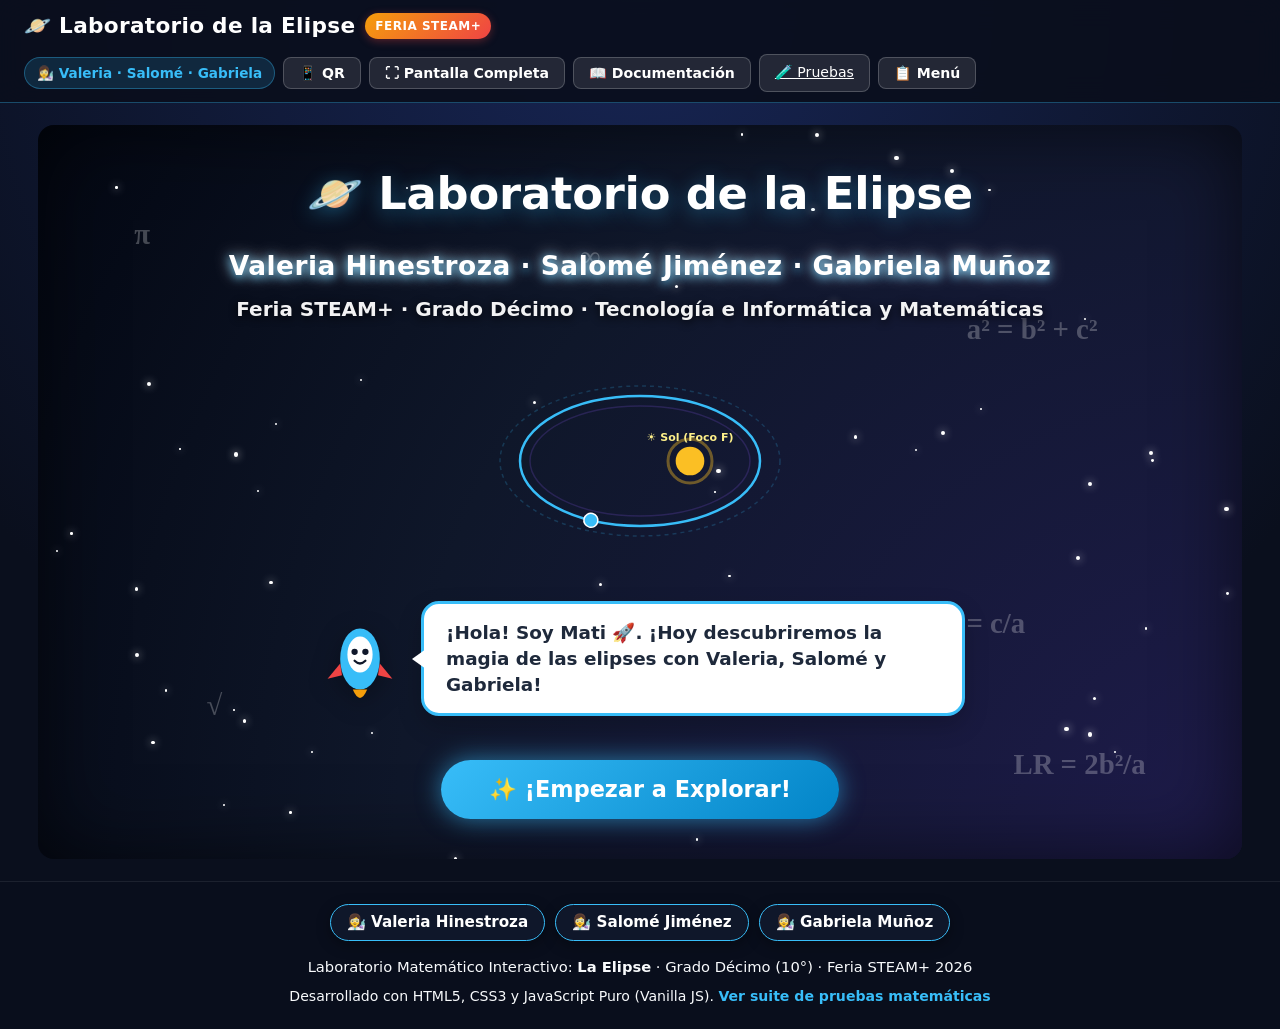
==== commit 2062f6f1: "Optimizar SEO a 100 y rendimiento: agregar meta description, theme-color, canonical URL y scripts di" ====
--- a/index.html
+++ b/index.html
@@ -4,6 +4,10 @@
     <meta charset="UTF-8">
     <meta name="viewport" content="width=device-width, initial-scale=1.0, maximum-scale=5.0">
     <title>Laboratorio de la Elipse - Feria STEAM+ 2026</title>
+    <meta name="description" content="Laboratorio Matemático Interactivo de la Elipse - Feria STEAM+ 2026. Explora, construye, deduce y comprueba la ecuación canónica y propiedades de la elipse en tiempo real. Creado por Valeria Hinestroza, Salomé Jiménez y Gabriela Muñoz.">
+    <meta name="theme-color" content="#0a0f1d">
+    <meta name="robots" content="index, follow">
+    <link rel="canonical" href="https://duranmgabriela05-cloud.github.io/LABORATORIO-RECTA-/">
     <meta name="google-site-verification" content="googlec7402ac01baf1102">
     <!-- Hojas de estilo modulares con version para evitar cache -->
     <link rel="stylesheet" href="css/base.css?v=10">
@@ -1022,13 +1026,13 @@
     </footer>
 
     <!-- SCRIPTS MODULARES (Sin CDN ni librerías externas) -->
-    <script src="js/matematicas/formato.js?v=10"></script>
-    <script src="js/matematicas/elipse.js?v=10"></script>
-    <script src="js/graficador.js?v=10"></script>
-    <script src="js/ui/ui-explora.js?v=10"></script>
-    <script src="js/ui/ui-analiza.js?v=10"></script>
-    <script src="js/ui/ui-arma.js?v=10"></script>
-    <script src="js/ui/ui-retos.js?v=10"></script>
-    <script src="js/main.js?v=10"></script>
+    <script src="js/matematicas/formato.js?v=11" defer></script>
+    <script src="js/matematicas/elipse.js?v=11" defer></script>
+    <script src="js/graficador.js?v=11" defer></script>
+    <script src="js/ui/ui-explora.js?v=11" defer></script>
+    <script src="js/ui/ui-analiza.js?v=11" defer></script>
+    <script src="js/ui/ui-arma.js?v=11" defer></script>
+    <script src="js/ui/ui-retos.js?v=11" defer></script>
+    <script src="js/main.js?v=11" defer></script>
 </body>
 </html>
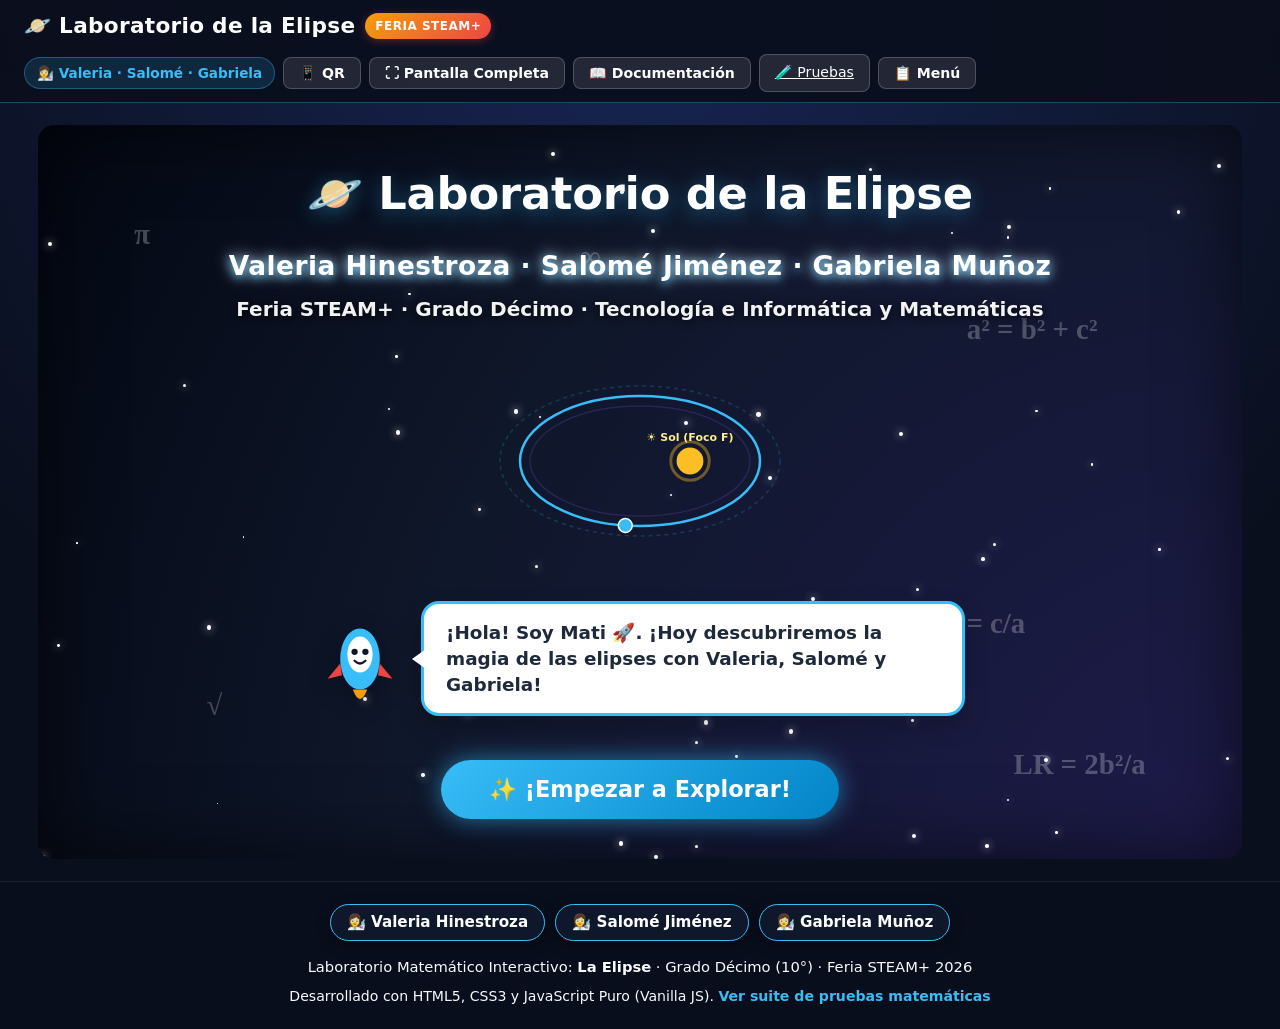
==== commit 81e61ee8: "Remover pestana y contenido de Guion de Sustentacion del modal de documentacion oficial" ====
--- a/index.html
+++ b/index.html
@@ -978,7 +978,6 @@
                 <button class="tab-doc" data-tab="docManual">📖 Manual de Uso</button>
                 <button class="tab-doc" data-tab="docAlgoritmo">💻 Pseudocódigo</button>
                 <button class="tab-doc" data-tab="docPruebas">🧪 Tabla de Pruebas (111/111)</button>
-                <button class="tab-doc" data-tab="docSustentacion">🗣️ Guion Sustentación</button>
             </div>
 
             <!-- Contenidos de las pestañas -->
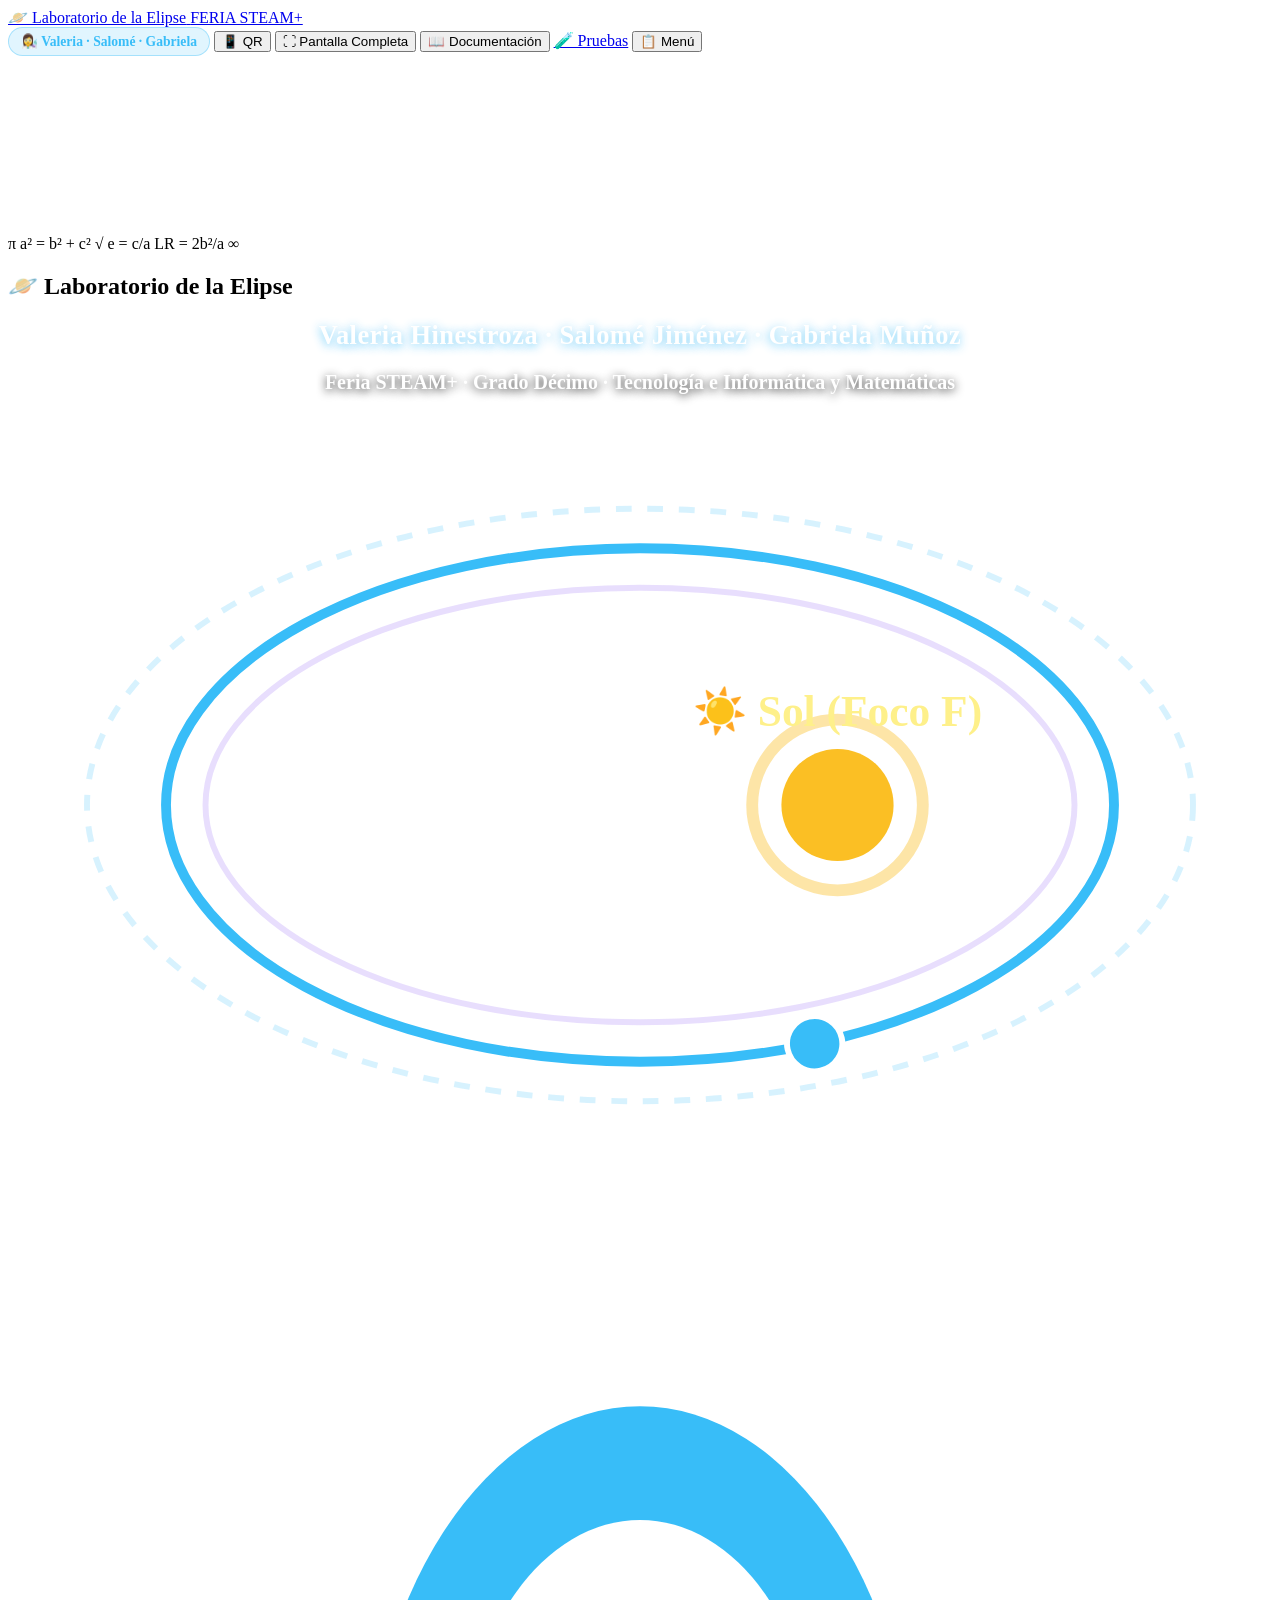
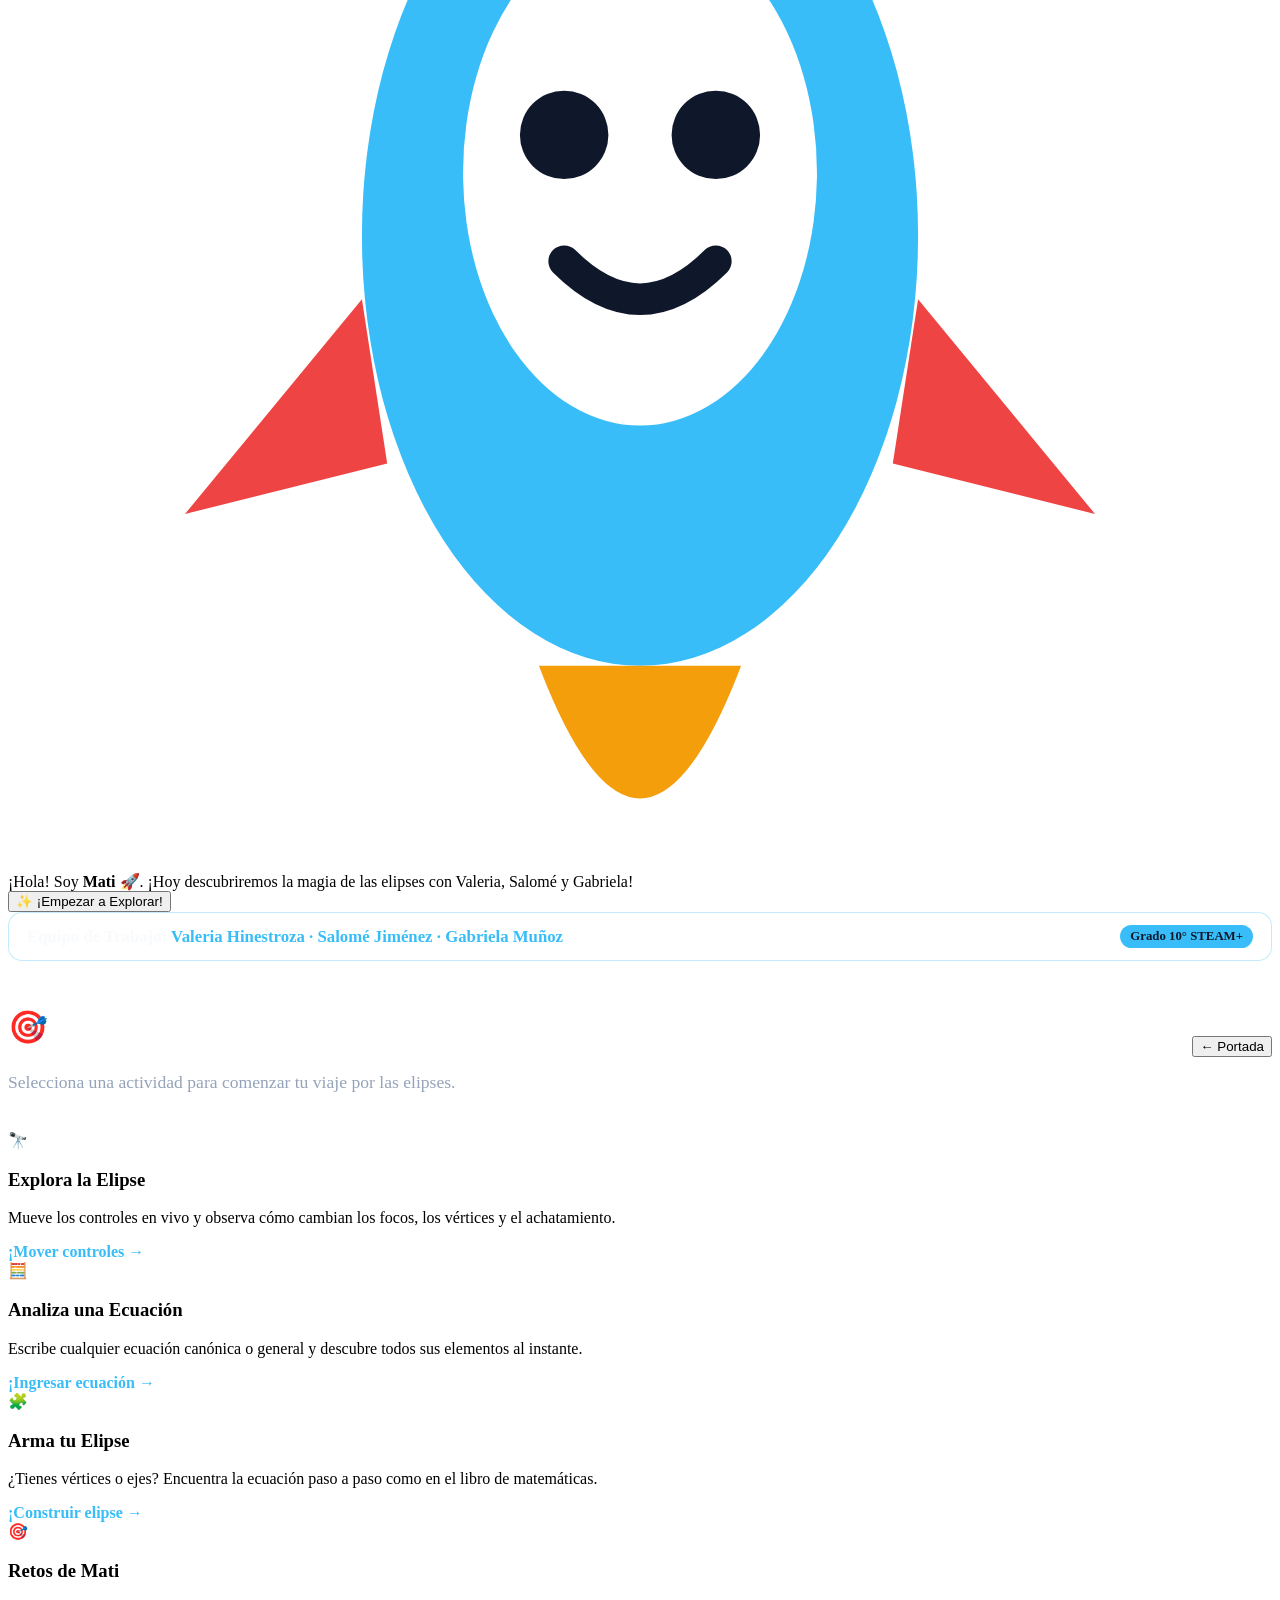
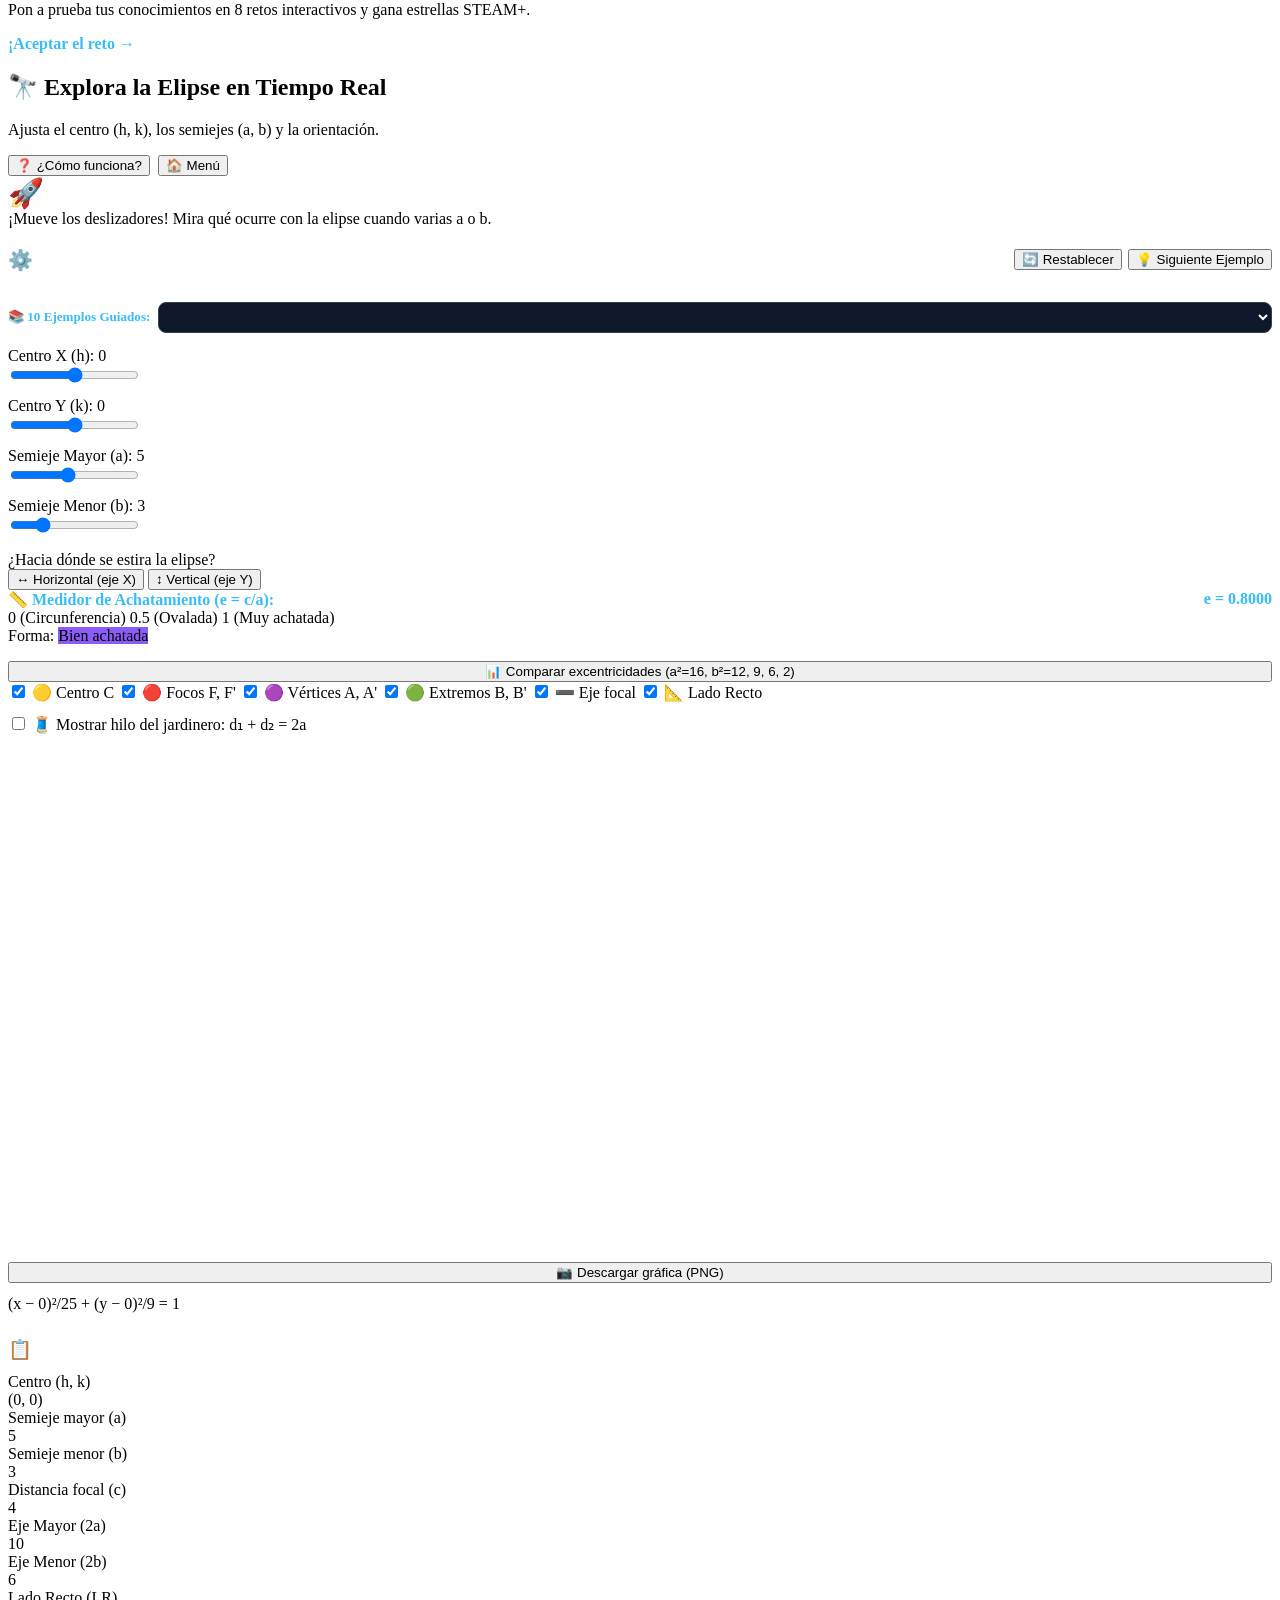
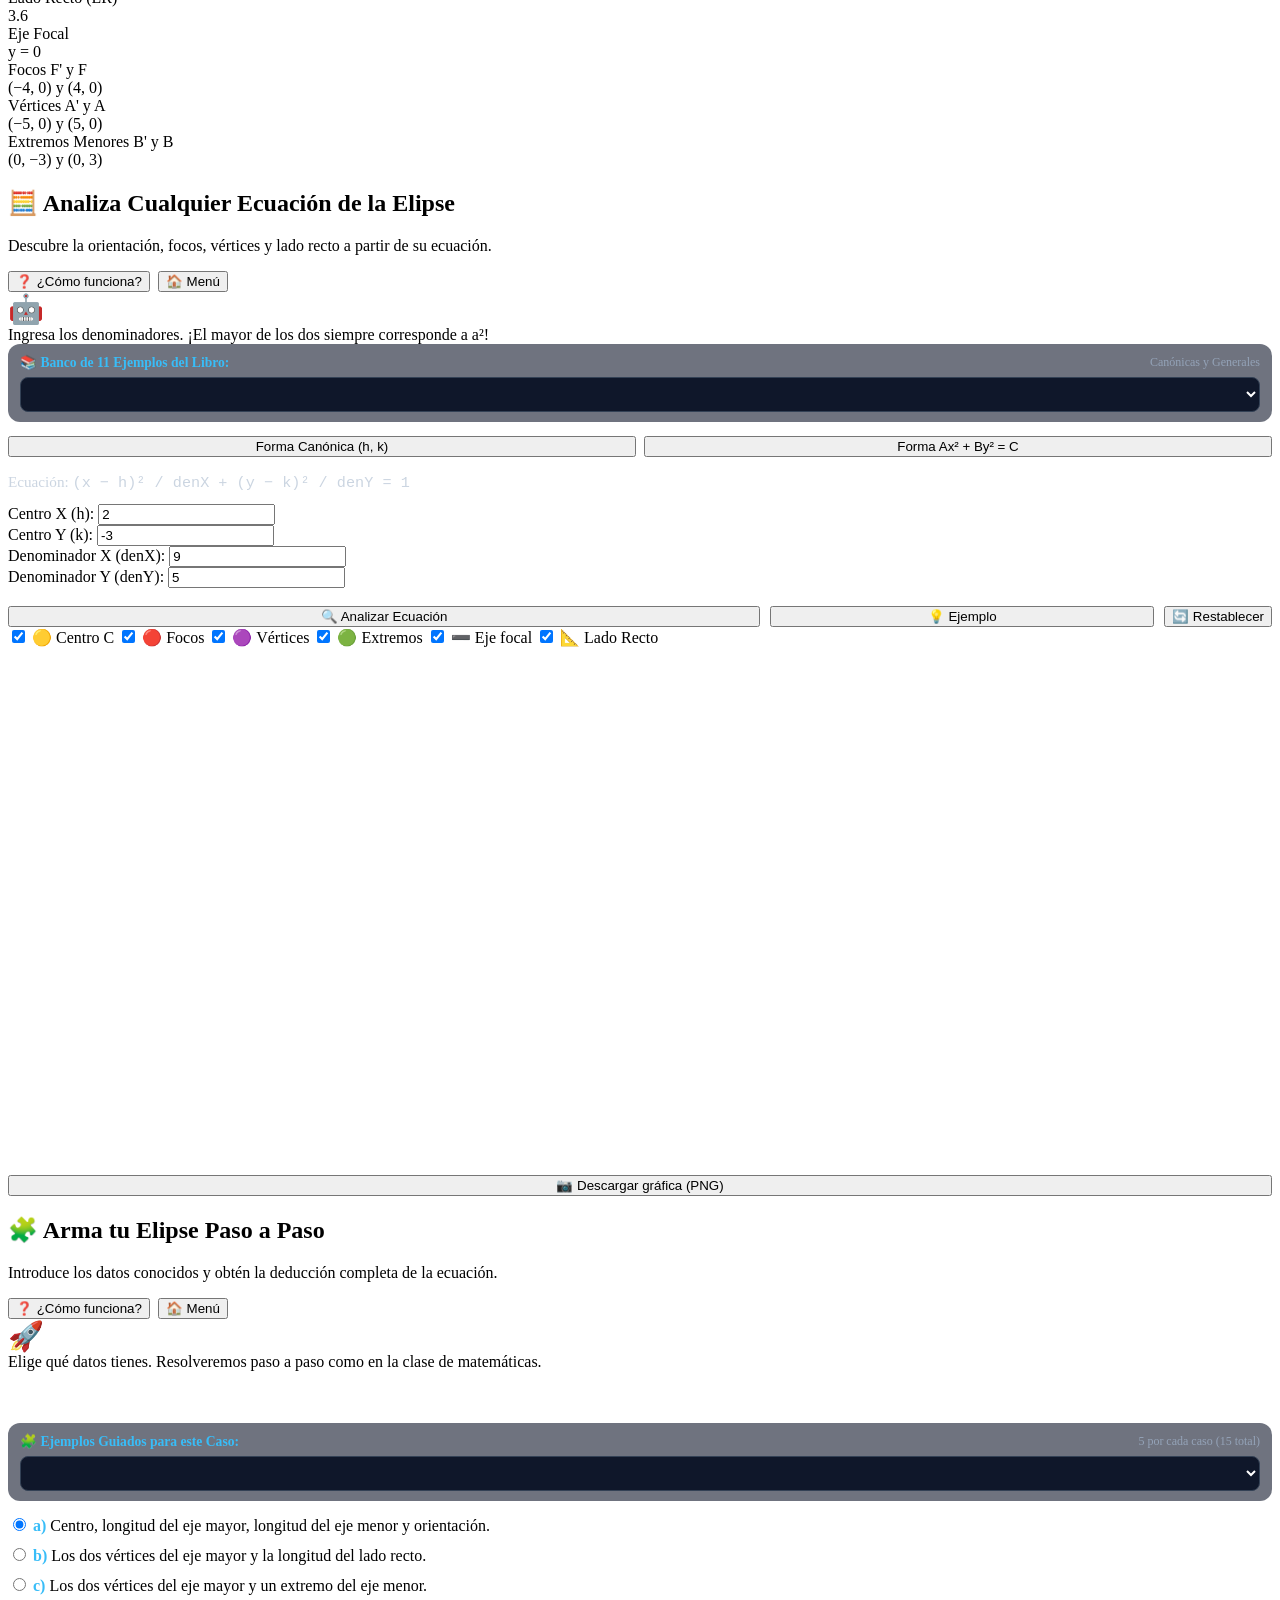
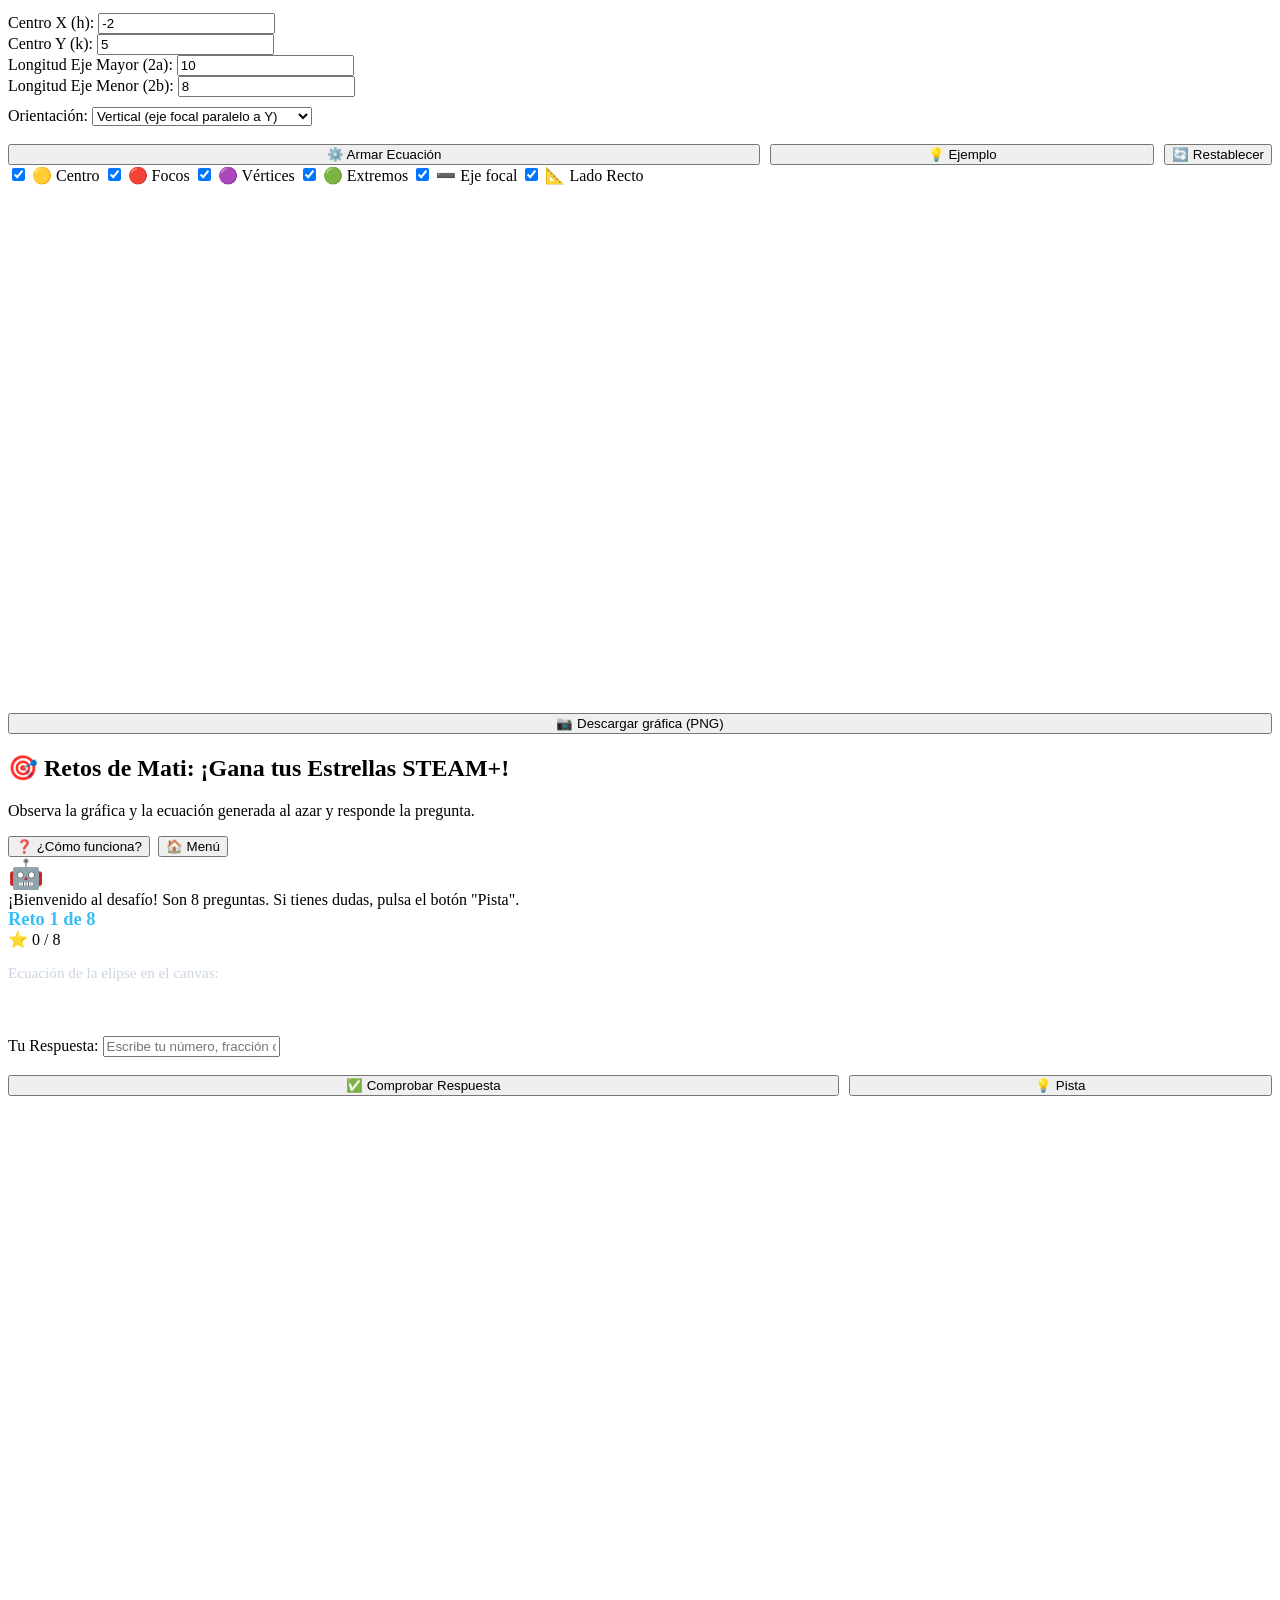
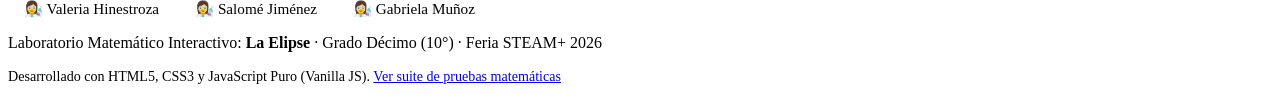
==== commit 8dabb043: "Maximizacion de rendimiento PageSpeed 100/100: consolidacion y minificacion de CSS y JS en bundles u" ====
--- a/index.html
+++ b/index.html
@@ -9,10 +9,9 @@
     <meta name="robots" content="index, follow">
     <link rel="canonical" href="https://duranmgabriela05-cloud.github.io/LABORATORIO-RECTA-/">
     <meta name="google-site-verification" content="googlec7402ac01baf1102">
-    <!-- Hojas de estilo modulares con version para evitar cache -->
-    <link rel="stylesheet" href="css/base.css?v=10">
-    <link rel="stylesheet" href="css/animaciones.css?v=10">
-    <link rel="stylesheet" href="css/elipse.css?v=10">
+    <!-- Preload del estilo crítico y hoja de estilo consolidada y minificada -->
+    <link rel="preload" href="css/app.min.css?v=12" as="style">
+    <link rel="stylesheet" href="css/app.min.css?v=12">
 </head>
 <body>
 
@@ -940,7 +939,7 @@
             </p>
             
             <div class="contenedor-codigo-qr">
-                <img src="img/qr-code.svg" alt="Código QR para abrir el Laboratorio de la Elipse" width="220" height="220" style="display: block; margin: 0 auto; border-radius: 8px;">
+                <img src="img/qr-code.svg" alt="Código QR para abrir el Laboratorio de la Elipse" width="220" height="220" loading="lazy" decoding="async" style="display: block; margin: 0 auto; border-radius: 8px;">
             </div>
 
             <div class="caja-enlace-qr">
@@ -1024,14 +1023,7 @@
         <p style="margin-top: 6px; font-size: 0.88rem;">Desarrollado con HTML5, CSS3 y JavaScript Puro (Vanilla JS). <a href="pruebas/pruebas.html">Ver suite de pruebas matemáticas</a></p>
     </footer>
 
-    <!-- SCRIPTS MODULARES (Sin CDN ni librerías externas) -->
-    <script src="js/matematicas/formato.js?v=11" defer></script>
-    <script src="js/matematicas/elipse.js?v=11" defer></script>
-    <script src="js/graficador.js?v=11" defer></script>
-    <script src="js/ui/ui-explora.js?v=11" defer></script>
-    <script src="js/ui/ui-analiza.js?v=11" defer></script>
-    <script src="js/ui/ui-arma.js?v=11" defer></script>
-    <script src="js/ui/ui-retos.js?v=11" defer></script>
-    <script src="js/main.js?v=11" defer></script>
+    <!-- SCRIPT CONSOLIDADO Y MINIFICADO (1 sola petición asíncrona, sin bloqueo de renderizado) -->
+    <script src="js/app.min.js?v=12" defer></script>
 </body>
 </html>
--- a/css/app.min.css
+++ b/css/app.min.css
@@ -0,0 +1 @@
+root--color-primario#38bdf8--color-primario-hover#0284c7--color-secundario#818cf8--color-acento#f59e0b--color-exito#10b981--color-peligro#ef4444--color-fondo#0a0f1d--color-fondo-gradienteradial-gradient(circle at 50% 0%#172554 0%#0a0f1d 75%)--color-tarjeta#1e293b--color-tarjeta-hover#243248--color-tarjeta-subtlergba(1523420.65)--color-texto#f8fafc--color-texto-suave#94a3b8--color-bordergba(1481631840.18)--color-borde-destacadorgba(561892480.35)--radio-borde16px--radio-borde-sm10px--sombra-tarjeta0 10px 25px -5px rgba(0000.4)0 0 0 1px rgba(2552552550.05)--sombra-grande0 20px 35px -5px rgba(0000.55)**before*afterbox-sizingborder-boxmargin0padding0htmlbodymax-width100vwoverflow-xhiddenbodyfont-family'Segoe UI'system-ui-apple-systemBlinkMacSystemFontRobotosans-serifbackground-colorvar(--color-fondo)background-imagevar(--color-fondo-gradiente)background-attachmentfixedcolorvar(--color-texto)min-height100vhdisplayflexflex-directioncolumnfont-size16pxline-height1.5-webkit-font-smoothingantialiasedh1h2h3h4h5h6color#ffffff !importantfont-weight800line-height1.3letter-spacing-0.2pxh1font-sizeclamp(1.6rem4vw2.6rem)h2font-sizeclamp(1.3rem3vw1.9rem)h3font-sizeclamp(1.15rem2.5vw1.4rem)h4font-sizeclamp(1rem2vw1.2rem)pcolorvar(--color-texto)line-height1.6labelcolor#f1f5f9.barra-navegacionbackgroundrgba(1015290.92)backdrop-filterblur(14px)border-bottom1.5px solid var(--color-borde-destacado)padding10px clamp(12px3vw24px)displayflexjustify-contentspace-betweenalign-itemscenterflex-wrapwrapgap12pxpositionstickytop0z-index100.logo-sitiodisplayflexalign-itemscentergap10pxcolor#fffffffont-sizeclamp(1.1rem2.5vw1.35rem)font-weight800text-decorationnoneletter-spacing0.3px.logo-sitio span.insignia-steambackgroundlinear-gradient(135deg#f59e0b#ef4444)colorwhitefont-size0.75rempadding4px 10pxborder-radius20pxfont-weight700letter-spacing0.5pxwhite-spacenowrapbox-shadow0 2px 8px rgba(23968680.35).nav-botonesdisplayflexgap8pxalign-itemscenterflex-wrapwrap.chip-nav-autorasbackgroundrgba(561892480.15)color#38bdf8border1px solid rgba(561892480.35)padding6px 14pxborder-radius20pxfont-size0.85remfont-weight700displayinline-flexalign-itemscentergap6pxwhite-spacenowrap@media (max-width680px).barra-navegacionflex-directioncolumnalign-itemsstretchtext-aligncenterpadding8px 12px.logo-sitiojustify-contentcenter.nav-botonesjustify-contentcenter.chip-nav-autorasfont-size0.78rempadding4px 10px.contenedor-appflex1displayflexflex-directioncolumnpositionrelativemax-width1240pxwidth100%margin0 autopaddingclamp(12px2.5vw22px) clamp(10px2.5vw18px).pantalladisplaynonewidth100%animationaparecerSuave 0.35s ease-out forwards.pantalla.activadisplayblock.nombres-autoras-portadacolor#ffffff !importantfont-sizeclamp(1.25rem3.2vw1.7rem)font-weight800text-aligncenterz-index3margin-top12pxmargin-bottom8pxletter-spacing0.6pxtext-shadow0 0 18px rgba(2552552550.85)0 2px 10px rgba(561892480.9).subtitulo-portadacolor#ffffff !importantfont-sizeclamp(0.95rem2.2vw1.2rem)text-aligncenterz-index3font-weight600margin-bottom20pxtext-shadow0 2px 10px rgba(0000.9)opacity0.95.tarjeta-equipo-bienvenidabackgroundrgba(1523420.8)backdrop-filterblur(12px)border1.5px solid var(--color-borde-destacado)border-radius20pxpadding16px 20pxmargin16px auto 22px autotext-aligncenterbox-shadow0 10px 30px rgba(0000.5)0 0 20px rgba(561892480.2)z-index3max-width720pxwidth100%.titulo-equipodisplayblockcolor#38bdf8font-sizeclamp(0.85rem2vw0.95rem)font-weight800text-transformuppercaseletter-spacing1.2pxmargin-bottom12px.chips-integrantesdisplayflexflex-wrapwrapjustify-contentcentergap10px.chip-estudiantebackground#0f172acolor#fffffffont-weight800font-sizeclamp(0.92rem2vw1.05rem)padding8px 18pxborder-radius30pxbox-shadow0 4px 14px rgba(0000.35)border1.5px solid #38bdf8displayinline-flexalign-itemscentergap8pxtransitiontransform 0.2s easebox-shadow 0.2s ease.chip-estudiantehovertransformtranslateY(-2px) scale(1.02)box-shadow0 6px 20px rgba(561892480.45).subtitulo-equipodisplayblockcolor#94a3b8font-sizeclamp(0.82rem1.8vw0.92rem)margin-top10pxfont-weight600button.btndisplayinline-flexalign-itemscenterjustify-contentcentergap8pxfont-familyinheritfont-sizeclamp(0.92rem2vw1.05rem)font-weight700padding11px 22pxborder-radius12pxbordernonecursorpointertransitiontransform 0.15s easebox-shadow 0.15s easebackground-color 0.15s easefilter 0.15s easetext-decorationnoneoutlinenonetouch-actionmanipulationbuttonfocus-visible.btnfocus-visibleoutline3px solid #38bdf8outline-offset3pxbuttonactive.btnactivetransformscale(0.98).btn-primariobackgroundlinear-gradient(135deg#0284c7#2563eb)color#ffffffbox-shadow0 4px 15px rgba(21321990.35).btn-primariohoverbackgroundlinear-gradient(135deg#0369a1#1d4ed8)box-shadow0 6px 20px rgba(21321990.45)transformtranslateY(-2px).btn-secundariobackgroundrgba(2552552550.08)color#f1f5f9border1px solid rgba(2552552550.2).btn-secundariohoverbackgroundrgba(2552552550.14)border-colorrgba(2552552550.35).btn-ejemplobackgroundlinear-gradient(135deg#f59e0b#d97706)colorwhitepadding8px 16pxfont-size0.9remborder-radius10pxbox-shadow0 4px 12px rgba(21711960.3).btn-ejemplohoverbackgroundlinear-gradient(135deg#d97706#b45309)transformtranslateY(-1px).btn-volver-menubackgroundrgba(2552552550.1)color#ffffffborder1px solid rgba(2552552550.2)padding7px 15pxfont-size0.88remborder-radius8px.btn-volver-menuhoverbackgroundrgba(2552552550.2)border-colorrgba(2552552550.35).tarjeta-blancabackgroundvar(--color-tarjeta)border-radiusvar(--radio-borde)paddingclamp(14px2.5vw22px)box-shadowvar(--sombra-tarjeta)border1px solid var(--color-borde)width100%colorvar(--color-texto).caja-alertapaddingclamp(12px2vw16px) clamp(14px2.5vw20px)border-radius14pxmargin14px 0displayflexalign-itemscentergap14pxfont-weight600font-sizeclamp(0.92rem1.8vw1.02rem)line-height1.5word-breakbreak-word.caja-alerta.errorbackground-colorrgba(23968680.15)color#fca5a5border1.5px solid rgba(23968680.4)border-left5px solid #ef4444.caja-alerta.exitobackground-colorrgba(161851290.15)color#6ee7b7border1.5px solid rgba(161851290.4)border-left5px solid #10b981.caja-alerta.infobackground-colorrgba(1523420.85)color#f1f5f9border1.5px solid rgba(561892480.4)border-left5px solid #38bdf8box-shadow0 4px 16px rgba(0000.3).caja-alerta.info div.caja-alerta.info spancolor#f1f5f9footertext-aligncenterpadding22px 16pxcolor#94a3b8font-size0.92remborder-top1px solid rgba(2552552550.08)backgroundrgba(1015290.85)margin-topautofooter acolor#38bdf8text-decorationnonefont-weight700footer ahovertext-decorationunderline.fondo-animadobackgroundradial-gradient(circle at 50% 50%#1e1b4b 0%#0f172a 60%#030712 100%)background-size200% 200%animationmoverFondo 18s ease infinite alternatepositionrelativeoverflowhiddenmin-height80vhborder-radiusvar(--radio-borde)displayflexflex-directioncolumnalign-itemscenterjustify-contentcenterpadding40px 20pxbox-shadowinset 0 0 80px rgba(0000.6)@keyframes moverFondo0%background-position0% 0%50%background-position100% 100%100%background-position0% 0%.estrellaspositionabsolutetop0left0width100%height100%pointer-eventsnonez-index1.estrellapositionabsolutebackground-color#ffffffborder-radius50%box-shadow0 0 8px #ffffffanimationtitilar 3s infinite ease-in-out@keyframes titilar0%100%opacity0.2transformscale(0.8)50%opacity1transformscale(1.3).simbolos-flotantespositionabsolutetop0left0width100%height100%pointer-eventsnonez-index2.simbolo-matpositionabsolutecolorrgba(2552552550.25)font-size1.8remfont-weight800font-family'Cambria Math''Times New Roman'serifanimationflotarSimbolo 7s infinite ease-in-out alternateuser-selectnone@keyframes flotarSimbolo0%transformtranslateY(0) rotate(0deg)opacity0.250%transformtranslateY(-25px) rotate(15deg)opacity0.6100%transformtranslateY(15px) rotate(-10deg)opacity0.3.contenedor-orbitawidth320pxheight200pxmargin20px autopositionrelativez-index3.elipses-concentricastransform-origincenteranimationgirarLento 45s linear infinite@keyframes girarLentofromtransformrotate(0deg)totransformrotate(360deg).titulo-rebotecolor#fffffffont-size2.8remfont-weight900text-aligncentertext-shadow0 4px 20px rgba(561892480.4)animationreboteEntrada 1s cubic-bezier(0.1750.8850.321.275) forwardsz-index3margin-bottom12px@keyframes reboteEntrada0%transformtranslateY(-70px) scale(0.6)opacity060%transformtranslateY(15px) scale(1.05)opacity1100%transformtranslateY(0) scale(1)opacity1.contenedor-matidisplayflexalign-itemscenterjustify-contentcentergap16pxmargin20px 0z-index3max-width650px.mati-svgwidth90pxheight90pxfilterdrop-shadow(0 6px 12px rgba(0000.3))animationflotarMati 4s ease-in-out infiniteflex-shrink0@keyframes flotarMati0%100%transformtranslateY(0) rotate(0deg)50%transformtranslateY(-12px) rotate(4deg).globo-matibackground#ffffffcolor#1e293bpadding16px 22pxborder-radius18pxpositionrelativebox-shadow0 10px 25px rgba(0000.2)font-size1.15remfont-weight600line-height1.4border3px solid #38bdf8.globo-matiaftercontent''positionabsoluteleft-12pxtop50%transformtranslateY(-50%)border-top10px solid transparentborder-bottom10px solid transparentborder-right14px solid #ffffff.btn-empezarbackgroundlinear-gradient(135deg#38bdf8#0284c7)color#fffffffont-size1.4rempadding16px 48pxborder-radius50pxbox-shadow0 0 25px rgba(561892480.6)animationpulsarSuave 2.2s infinitez-index3margin-top24px@keyframes pulsarSuave0%100%transformscale(1)box-shadow0 0 20px rgba(561892480.5)50%transformscale(1.05)box-shadow0 0 35px rgba(561892480.85).cuadricula-menudisplaygridgrid-template-columnsrepeat(auto-fitminmax(260px1fr))gap24pxmargin-top24px.tarjeta-menubackground#ffffffborder-radius18pxpadding28px 24pxtext-aligncenterbox-shadowvar(--sombra-tarjeta)cursorpointerborder3px solid transparenttransitiontransform 0.25s cubic-bezier(0.341.560.641)box-shadow 0.25s easeborder-color 0.25s easedisplayflexflex-directioncolumnalign-itemscentergap12px.tarjeta-menuhover.tarjeta-menufocus-visibletransformtranslateY(-8px) scale(1.03)box-shadowvar(--sombra-grande)border-color#38bdf8outlinenone.icono-tarjetafont-size3.5remmargin-bottom8pxtransitiontransform 0.25s ease.tarjeta-menuhover .icono-tarjetatransformscale(1.15) rotate(6deg).tarjeta-menu h3color#0f172afont-size1.4remfont-weight800.tarjeta-menu pcolor#64748bfont-size1.05rem@keyframes aparecerSuavefromopacity0transformtranslateY(14px)toopacity1transformtranslateY(0)@media (prefers-reduced-motionreduce)*beforeafteranimation-duration0.01ms !importantanimation-iteration-count1 !importanttransition-duration0.01ms !importantscroll-behaviorauto !important.fondo-animadoanimationnone !importantbackground-position50% 50% !important.estrella.simbolo-mat.mati-svg.btn-empezar.elipses-concentricasanimationnone !important.tarjeta-menuhovertransformnone !important.cabecera-actividaddisplayflexjustify-contentspace-betweenalign-itemscenterflex-wrapwrapgap12pxbackgroundrgba(3041590.75)backdrop-filterblur(10px)paddingclamp(12px2.5vw18px) clamp(16px3vw24px)border-radiusvar(--radio-borde)margin-bottom20pxborder1px solid var(--color-borde)colorwhite.cabecera-actividad h2font-sizeclamp(1.2rem3vw1.7rem)font-weight800color#ffffff !importantdisplayflexalign-itemscentergap10pxflex-wrapwrap.instruccion-actividadcolor#93c5fd !importantfont-sizeclamp(0.88rem1.8vw1rem)font-weight500margin-top4pxline-height1.5.layout-actividaddisplaygridgrid-template-columns1fr 1frgapclamp(14px2.5vw22px)align-itemsstretchwidth100%@media (max-width920px).layout-actividadgrid-template-columns1fr.columna-controles.columna-graficadisplayflexflex-directioncolumngap16pxwidth100%height100%.columna-controles .tarjeta-blanca.columna-grafica .tarjeta-blancaflex1displayflexflex-directioncolumnjustify-contentflex-startgap14px.tarjeta-blanca h3.tarjeta-blanca h4color#ffffff !important.grupo-controlbackgroundvar(--color-tarjeta-subtle)border1px solid var(--color-borde)border-radius12pxpaddingclamp(10px2vw14px)margin-bottom10pxtransitionborder-color 0.2s easebox-shadow 0.2s ease.grupo-controlfocus-withinborder-color#38bdf8box-shadow0 0 10px rgba(561892480.2).fila-controldisplayflexalign-itemscenterjustify-contentspace-betweenmargin-bottom6pxflex-wrapwrapgap6px.etiqueta-controlfont-sizeclamp(0.9rem2vw1rem)font-weight700color#f1f5f9displayflexalign-itemscentergap8px.valor-badgebackground#0284c7color#fffffffont-size0.92remfont-weight800padding3px 10pxborder-radius18pxmin-width44pxtext-aligncenterborder1px solid rgba(561892480.4)box-shadow0 2px 6px rgba(21321990.3)input[type="range"]width100%height10pxborder-radius5pxbackground#334155outlinenonecursorpointermargin8px 0touch-actionpan-y-webkit-appearancenoneappearancenoneinput[type="range"]-webkit-slider-thumb-webkit-appearancenoneappearancenonewidth24pxheight24pxborder-radius50%background#38bdf8cursorpointerbox-shadow0 0 12px rgba(561892480.55)border2.5px solid #fffffftransitiontransform 0.15s easeinput[type="range"]-webkit-slider-thumbhovertransformscale(1.15)input[type="range"]-moz-range-thumbwidth24pxheight24pxborder-radius50%background#38bdf8cursorpointerbox-shadow0 0 12px rgba(561892480.55)border2.5px solid #ffffff.selector-orientaciondisplaygridgrid-template-columns1fr 1frgap10pxmargin-top8px.subgrid-2-colsdisplaygridgrid-template-columns1fr 1frgap12px.subgrid-3-colsdisplaygridgrid-template-columns1fr 1fr 1frgap10px@media (max-width600px).subgrid-2-cols.subgrid-3-cols.selector-orientaciongrid-template-columns1fr !important.btn-opcionpadding10px 14pxborder1.5px solid #334155backgroundrgba(1523420.7)border-radius10pxfont-weight700color#cbd5e1cursorpointertransitionall 0.2s easefont-sizeclamp(0.85rem1.8vw0.95rem)text-aligncenter.btn-opcionhoverborder-color#38bdf8color#ffffff.btn-opcion.seleccionadobackgroundrgba(561892480.18)border-color#38bdf8color#38bdf8font-weight800box-shadow0 0 14px rgba(561892480.25).caja-achatamientobackgroundvar(--color-tarjeta-subtle)border1px solid var(--color-borde)border-radius12pxpaddingclamp(10px2vw14px)margin-top10px.barra-achatamiento-contenedorbackground#0f172aheight16pxborder-radius8pxoverflowhiddenmargin10px 0positionrelativeborder1px solid rgba(1481631840.2).barra-achatamiento-progresoheight100%width0%backgroundlinear-gradient(90deg#10b981#f59e0b#ec4899)border-radius8pxtransitionwidth 0.3s ease.medidor-etiquetasdisplayflexjustify-contentspace-betweenfont-size0.75remcolor#94a3b8font-weight600flex-wrapwrapgap4px.achatamiento-diagnosticodisplayflexalign-itemscentergap10pxmargin-top8pxfont-sizeclamp(0.88rem1.8vw0.98rem)font-weight700flex-wrapwrap.insignia-achatamientopadding3px 10pxborder-radius16pxcolorwhitefont-size0.84rem.canvas-contenedorbackground#0f172aborder-radius14pxborder1.5px solid var(--color-borde-destacado)box-shadowinset 0 2px 8px rgba(0000.4)paddingclamp(8px2vw14px)positionrelativeoverflowhiddenwidth100%displayflexjustify-contentcenteralign-itemscentercanvasdisplayblockwidth100% !importantheightauto !importantaspect-ratio1 / 1max-width480pxmargin0 autobackground#ffffffborder-radius10pxbox-shadow0 4px 18px rgba(0000.35)touch-actionmanipulation.toolbar-elementosdisplayflexflex-wrapwrapgap6pxbackgroundrgba(1523420.75)border1px solid var(--color-borde)padding8px 10pxborder-radius10pxcolorwhitejustify-contentflex-start@media (max-width500px).toolbar-elementosjustify-contentcenter.item-toggledisplayinline-flexalign-itemscentergap6pxbackgroundrgba(2552552550.06)border1px solid rgba(2552552550.12)padding4px 8pxborder-radius7pxfont-sizeclamp(0.76rem1.6vw0.84rem)cursorpointeruser-selectnonecolor#f1f5f9transitionbackground 0.15s easeborder-color 0.15s ease.item-togglehoverbackgroundrgba(2552552550.12)border-color#38bdf8.item-toggle input[type="checkbox"]accent-color#38bdf8cursorpointer.panel-resultados.panel-resultados-ancho-completobackgroundvar(--color-tarjeta)border-radiusvar(--radio-borde)border1px solid var(--color-borde-destacado)box-shadowvar(--sombra-tarjeta)paddingclamp(14px2.5vw22px)margin-top18pxwidth100%.ecuacion-destacadabackgroundrgba(161851290.14)border1.5px solid rgba(742221280.45)paddingclamp(10px2vw14px)border-radius12pxtext-aligncenterfont-sizeclamp(1.1rem2.8vw1.4rem)font-weight800color#4ade80 !importantfont-family'Cambria Math''KaTeX_Math''Times New Roman'serifmargin-bottom14pxoverflow-xautoword-breakbreak-wordtext-shadow0 0 12px rgba(742221280.35).grilla-propiedadesdisplaygridgrid-template-columnsrepeat(auto-fitminmax(145px1fr))gap10pxwidth100%.propiedad-itembackgroundvar(--color-tarjeta-subtle)border1px solid var(--color-borde)padding8px 12pxborder-radius10pxword-breakbreak-wordtransitiontransform 0.15s easeborder-color 0.15s ease.propiedad-itemhoverborder-color#38bdf8transformtranslateY(-1px).propiedad-nombrefont-size0.78remfont-weight700color#cbd5e1text-transformuppercaseletter-spacing0.4px.propiedad-valorfont-sizeclamp(0.92rem2vw1.05rem)font-weight800color#38bdf8margin-top3px.tabla-wrapperwidth100%overflow-xauto-webkit-overflow-scrollingtouchmargin-top12pxborder-radius10pxborder1px solid var(--color-borde).tabla-comparacionwidth100%min-width480pxborder-collapsecollapsefont-sizeclamp(0.85rem1.8vw0.95rem).tabla-comparacion th.tabla-comparacion tdpadding8px 10pxtext-aligncenterborder-bottom1px solid rgba(1481631840.15).tabla-comparacion thbackgroundrgba(1523420.9)color#38bdf8font-weight800.tabla-comparacion tdcolor#e2e8f0.punto-colordisplayinline-blockwidth10pxheight10pxborder-radius50%margin-right6pxvertical-alignmiddle.tarjeta-retobackgroundvar(--color-tarjeta)border-radiusvar(--radio-borde)paddingclamp(16px3vw24px)box-shadowvar(--sombra-tarjeta)border1px solid var(--color-borde)margin-bottom20pxwidth100%.barra-progreso-retosdisplayflexjustify-contentspace-betweenalign-itemscentermargin-bottom14pxpadding-bottom10pxborder-bottom1px solid var(--color-borde)flex-wrapwrapgap8px.estrellas-acumuladasfont-size1.25remfont-weight800color#f59e0bdisplayflexalign-itemscentergap6px.pregunta-retofont-sizeclamp(1.05rem2.5vw1.25rem)font-weight800color#ffffffmargin-bottom12px.caja-pasosbackgroundrgba(1523420.85)border-left4px solid #38bdf8border1px solid var(--color-borde)border-left-width4pxpaddingclamp(12px2.5vw18px)border-radius12pxmargin14px 0font-familyConsolas'Fira Code''Courier New'monospacefont-sizeclamp(0.88rem1.8vw0.95rem)line-height1.7overflow-xautocolor#f1f5f9box-shadowinset 0 2px 6px rgba(0000.35).caja-pasos strongcolor#38bdf8font-size1remdisplayinline-blockmargin-bottom6pxinput[type="text"]input[type="number"]selectwidth100%padding10px 14pxfont-sizeclamp(0.92rem2vw1.02rem)background#0f172acolor#ffffffborder1.5px solid #334155border-radius10pxfont-familyinheritoutlinenonetransitionborder-color 0.2s easebox-shadow 0.2s easeinput[type="text"]focusinput[type="number"]focusselectfocusborder-color#38bdf8box-shadow0 0 0 3px rgba(561892480.2)input[type="text"].campo-errorinput[type="number"].campo-errorselect.campo-errorborder-color#ef4444 !importantbox-shadow0 0 0 3px rgba(23968680.3) !importantbackground-colorrgba(23968680.08) !importantanimationsacudidaError 0.3s ease-in-out@keyframes sacudidaError0%100%transformtranslateX(0)25%transformtranslateX(-4px)75%transformtranslateX(4px).mensaje-campo-errorcolor#f87171font-size0.82remfont-weight600margin-top4pxdisplayflexalign-itemscentergap4px.btn-ayuda-actividadbackgroundrgba(2552552550.08)border1px solid rgba(2552552550.2)color#e2e8f0padding6px 14pxborder-radius8pxfont-size0.85remfont-weight700cursorpointerdisplayinline-flexalign-itemscentergap6pxtransitionall 0.2s ease.btn-ayuda-actividadhoverbackgroundrgba(561892480.2)border-color#38bdf8color#fffffftransformtranslateY(-1px).cuadricula-menudisplaygridgrid-template-columnsrepeat(auto-fitminmax(260px1fr))gap18pxwidth100%.tarjeta-menubackgroundvar(--color-tarjeta)border1.5px solid var(--color-borde)border-radius16pxpaddingclamp(16px3vw24px)displayflexflex-directioncolumngap10pxcursorpointertransitiontransform 0.25s easeborder-color 0.25s easebox-shadow 0.25s easebox-shadowvar(--sombra-tarjeta).tarjeta-menuhovertransformtranslateY(-4px)border-color#38bdf8box-shadow0 12px 30px rgba(561892480.25).icono-tarjetafont-size2.2rem.tarjeta-menu h3color#fffffffont-size1.25remfont-weight800.tarjeta-menu pcolor#94a3b8font-size0.92remline-height1.5.opcion-radio-carddisplayflexalign-itemscentergap10pxpadding10px 14pxbackgroundrgba(1523420.65)border1px solid var(--color-borde)border-radius10pxcursorpointerfont-weight600font-size0.92remcolor#f1f5f9transitionall 0.2s ease.opcion-radio-cardhoverbackgroundrgba(561892480.12)border-color#38bdf8color#ffffff.opcion-radio-cardhas(inputchecked).opcion-radio-card.activabackgroundrgba(21321990.22)border-color#38bdf8box-shadow0 0 12px rgba(561892480.25)color#ffffff.opcion-radio-card input[type="radio"]accent-color#38bdf8width18pxheight18pxcursorpointer.modal-superpuestopositionfixedinset0backgroundrgba(1015290.88)backdrop-filterblur(8px)displayflexalign-itemscenterjustify-contentcenterz-index1000padding16pxanimationaparecerSuave 0.2s ease-out.modal-contenidobackground#1e293bborder1.5px solid var(--color-borde-destacado)border-radius18pxmax-width580pxwidth100%max-height90vhoverflow-yautopaddingclamp(18px3.5vw28px)box-shadow0 25px 50px -12px rgba(0000.7)positionrelativetext-aligncenter.modal-docs-tarjetamax-width880pxtext-alignleft.btn-cerrar-modalpositionabsolutetop14pxright16pxbackgroundrgba(2552552550.1)border1px solid rgba(2552552550.2)color#ffffffwidth34pxheight34pxborder-radius50%displayflexalign-itemscenterjustify-contentcentercursorpointerfont-size1.25remfont-weightboldtransitionall 0.2s ease.btn-cerrar-modalhoverbackground#ef4444border-color#ef4444transformrotate(90deg).contenedor-codigo-qrbackground#ffffffpadding16pxborder-radius14pxdisplayinline-blockbox-shadow0 10px 25px rgba(0000.35)margin8px auto 14px auto.caja-enlace-qrdisplayflexgap8pxmargin-top10pxwidth100%.caja-enlace-qr inputflex1padding10px 14pxbackground#0f172acolor#38bdf8border1.5px solid #334155border-radius8pxfont-familymonospacefont-size0.85rem.tabs-documentaciondisplayflexgap6pxflex-wrapwrapborder-bottom1px solid var(--color-borde)padding-bottom10pxmargin-bottom16px.tab-docbackgroundrgba(2552552550.05)border1px solid var(--color-borde)color#cbd5e1padding8px 14pxborder-radius8pxfont-size0.86remfont-weight700cursorpointertransitionall 0.2s.tab-dochoverbackgroundrgba(561892480.15)color#38bdf8.tab-doc.activabackground#38bdf8color#0f172aborder-color#38bdf8.cuerpo-documentacionmax-height60vhoverflow-yautopadding-right8pxfont-size0.92remline-height1.6color#e2e8f0.cuerpo-documentacion h4color#38bdf8 !importantmargin16px 0 8px 0font-size1.05rem.cuerpo-documentacion ul.cuerpo-documentacion olmargin-left20pxmargin-bottom12px.cuerpo-documentacion limargin-bottom4px.cuerpo-documentacion tablewidth100%border-collapsecollapsemargin12px 0font-size0.84rem.cuerpo-documentacion th.cuerpo-documentacion tdpadding8px 10pxborder1px solid var(--color-borde)text-alignleft.cuerpo-documentacion thbackgroundrgba(1523420.9)color#38bdf8.panel-jardinerobackgroundrgba(1523420.7)border1.5px solid rgba(219391190.35)border-radius12pxpadding12pxmargin-bottom12px.toggle-jardinerocolor#f472b6 !importantfont-weight700font-size0.9remcursorpointerdisplayflexalign-itemscentergap8px.lectura-jardinerodisplayflexgap8pxflex-wrapwrapjustify-contentcenteralign-itemscentermargin10px 0font-weight700font-size0.95rem.badge-d1backgroundrgba(219391190.2)color#f472b6padding4px 10pxborder-radius6pxborder1px solid #db2777.badge-d2backgroundrgba(124582370.2)color#c084fcpadding4px 10pxborder-radius6pxborder1px solid #7c3aed.badge-sumabackgroundrgba(161851290.2)color#4ade80padding4px 10pxborder-radius6pxborder1px solid #10b981.nota-jardinerocolor#94a3b8font-size0.82remmargin-top6pxline-height1.4.btn-descargar-pngwidth100%margin-top10pxjustify-contentcenter
--- a/css/app.min.css
+++ b/css/app.min.css
@@ -0,0 +1 @@
+root--color-primario#38bdf8--color-primario-hover#0284c7--color-secundario#818cf8--color-acento#f59e0b--color-exito#10b981--color-peligro#ef4444--color-fondo#0a0f1d--color-fondo-gradienteradial-gradient(circle at 50% 0%#172554 0%#0a0f1d 75%)--color-tarjeta#1e293b--color-tarjeta-hover#243248--color-tarjeta-subtlergba(1523420.65)--color-texto#f8fafc--color-texto-suave#94a3b8--color-bordergba(1481631840.18)--color-borde-destacadorgba(561892480.35)--radio-borde16px--radio-borde-sm10px--sombra-tarjeta0 10px 25px -5px rgba(0000.4)0 0 0 1px rgba(2552552550.05)--sombra-grande0 20px 35px -5px rgba(0000.55)**before*afterbox-sizingborder-boxmargin0padding0htmlbodymax-width100vwoverflow-xhiddenbodyfont-family'Segoe UI'system-ui-apple-systemBlinkMacSystemFontRobotosans-serifbackground-colorvar(--color-fondo)background-imagevar(--color-fondo-gradiente)background-attachmentfixedcolorvar(--color-texto)min-height100vhdisplayflexflex-directioncolumnfont-size16pxline-height1.5-webkit-font-smoothingantialiasedh1h2h3h4h5h6color#ffffff !importantfont-weight800line-height1.3letter-spacing-0.2pxh1font-sizeclamp(1.6rem4vw2.6rem)h2font-sizeclamp(1.3rem3vw1.9rem)h3font-sizeclamp(1.15rem2.5vw1.4rem)h4font-sizeclamp(1rem2vw1.2rem)pcolorvar(--color-texto)line-height1.6labelcolor#f1f5f9.barra-navegacionbackgroundrgba(1015290.92)backdrop-filterblur(14px)border-bottom1.5px solid var(--color-borde-destacado)padding10px clamp(12px3vw24px)displayflexjustify-contentspace-betweenalign-itemscenterflex-wrapwrapgap12pxpositionstickytop0z-index100.logo-sitiodisplayflexalign-itemscentergap10pxcolor#fffffffont-sizeclamp(1.1rem2.5vw1.35rem)font-weight800text-decorationnoneletter-spacing0.3px.logo-sitio span.insignia-steambackgroundlinear-gradient(135deg#f59e0b#ef4444)colorwhitefont-size0.75rempadding4px 10pxborder-radius20pxfont-weight700letter-spacing0.5pxwhite-spacenowrapbox-shadow0 2px 8px rgba(23968680.35).nav-botonesdisplayflexgap8pxalign-itemscenterflex-wrapwrap.chip-nav-autorasbackgroundrgba(561892480.15)color#38bdf8border1px solid rgba(561892480.35)padding6px 14pxborder-radius20pxfont-size0.85remfont-weight700displayinline-flexalign-itemscentergap6pxwhite-spacenowrap@media (max-width680px).barra-navegacionflex-directioncolumnalign-itemsstretchtext-aligncenterpadding8px 12px.logo-sitiojustify-contentcenter.nav-botonesjustify-contentcenter.chip-nav-autorasfont-size0.78rempadding4px 10px.contenedor-appflex1displayflexflex-directioncolumnpositionrelativemax-width1240pxwidth100%margin0 autopaddingclamp(12px2.5vw22px) clamp(10px2.5vw18px).pantalladisplaynonewidth100%animationaparecerSuave 0.35s ease-out forwards.pantalla.activadisplayblock.nombres-autoras-portadacolor#ffffff !importantfont-sizeclamp(1.25rem3.2vw1.7rem)font-weight800text-aligncenterz-index3margin-top12pxmargin-bottom8pxletter-spacing0.6pxtext-shadow0 0 18px rgba(2552552550.85)0 2px 10px rgba(561892480.9).subtitulo-portadacolor#ffffff !importantfont-sizeclamp(0.95rem2.2vw1.2rem)text-aligncenterz-index3font-weight600margin-bottom20pxtext-shadow0 2px 10px rgba(0000.9)opacity0.95.tarjeta-equipo-bienvenidabackgroundrgba(1523420.8)backdrop-filterblur(12px)border1.5px solid var(--color-borde-destacado)border-radius20pxpadding16px 20pxmargin16px auto 22px autotext-aligncenterbox-shadow0 10px 30px rgba(0000.5)0 0 20px rgba(561892480.2)z-index3max-width720pxwidth100%.titulo-equipodisplayblockcolor#38bdf8font-sizeclamp(0.85rem2vw0.95rem)font-weight800text-transformuppercaseletter-spacing1.2pxmargin-bottom12px.chips-integrantesdisplayflexflex-wrapwrapjustify-contentcentergap10px.chip-estudiantebackground#0f172acolor#fffffffont-weight800font-sizeclamp(0.92rem2vw1.05rem)padding8px 18pxborder-radius30pxbox-shadow0 4px 14px rgba(0000.35)border1.5px solid #38bdf8displayinline-flexalign-itemscentergap8pxtransitiontransform 0.2s easebox-shadow 0.2s ease.chip-estudiantehovertransformtranslateY(-2px) scale(1.02)box-shadow0 6px 20px rgba(561892480.45).subtitulo-equipodisplayblockcolor#94a3b8font-sizeclamp(0.82rem1.8vw0.92rem)margin-top10pxfont-weight600button.btndisplayinline-flexalign-itemscenterjustify-contentcentergap8pxfont-familyinheritfont-sizeclamp(0.92rem2vw1.05rem)font-weight700padding11px 22pxborder-radius12pxbordernonecursorpointertransitiontransform 0.15s easebox-shadow 0.15s easebackground-color 0.15s easefilter 0.15s easetext-decorationnoneoutlinenonetouch-actionmanipulationbuttonfocus-visible.btnfocus-visibleoutline3px solid #38bdf8outline-offset3pxbuttonactive.btnactivetransformscale(0.98).btn-primariobackgroundlinear-gradient(135deg#0284c7#2563eb)color#ffffffbox-shadow0 4px 15px rgba(21321990.35).btn-primariohoverbackgroundlinear-gradient(135deg#0369a1#1d4ed8)box-shadow0 6px 20px rgba(21321990.45)transformtranslateY(-2px).btn-secundariobackgroundrgba(2552552550.08)color#f1f5f9border1px solid rgba(2552552550.2).btn-secundariohoverbackgroundrgba(2552552550.14)border-colorrgba(2552552550.35).btn-ejemplobackgroundlinear-gradient(135deg#f59e0b#d97706)colorwhitepadding8px 16pxfont-size0.9remborder-radius10pxbox-shadow0 4px 12px rgba(21711960.3).btn-ejemplohoverbackgroundlinear-gradient(135deg#d97706#b45309)transformtranslateY(-1px).btn-volver-menubackgroundrgba(2552552550.1)color#ffffffborder1px solid rgba(2552552550.2)padding7px 15pxfont-size0.88remborder-radius8px.btn-volver-menuhoverbackgroundrgba(2552552550.2)border-colorrgba(2552552550.35).tarjeta-blancabackgroundvar(--color-tarjeta)border-radiusvar(--radio-borde)paddingclamp(14px2.5vw22px)box-shadowvar(--sombra-tarjeta)border1px solid var(--color-borde)width100%colorvar(--color-texto).caja-alertapaddingclamp(12px2vw16px) clamp(14px2.5vw20px)border-radius14pxmargin14px 0displayflexalign-itemscentergap14pxfont-weight600font-sizeclamp(0.92rem1.8vw1.02rem)line-height1.5word-breakbreak-word.caja-alerta.errorbackground-colorrgba(23968680.15)color#fca5a5border1.5px solid rgba(23968680.4)border-left5px solid #ef4444.caja-alerta.exitobackground-colorrgba(161851290.15)color#6ee7b7border1.5px solid rgba(161851290.4)border-left5px solid #10b981.caja-alerta.infobackground-colorrgba(1523420.85)color#f1f5f9border1.5px solid rgba(561892480.4)border-left5px solid #38bdf8box-shadow0 4px 16px rgba(0000.3).caja-alerta.info div.caja-alerta.info spancolor#f1f5f9footertext-aligncenterpadding22px 16pxcolor#94a3b8font-size0.92remborder-top1px solid rgba(2552552550.08)backgroundrgba(1015290.85)margin-topautofooter acolor#38bdf8text-decorationnonefont-weight700footer ahovertext-decorationunderline.fondo-animadobackgroundradial-gradient(circle at 50% 50%#1e1b4b 0%#0f172a 60%#030712 100%)background-size200% 200%animationmoverFondo 18s ease infinite alternatepositionrelativeoverflowhiddenmin-height80vhborder-radiusvar(--radio-borde)displayflexflex-directioncolumnalign-itemscenterjustify-contentcenterpadding40px 20pxbox-shadowinset 0 0 80px rgba(0000.6)@keyframes moverFondo0%background-position0% 0%50%background-position100% 100%100%background-position0% 0%.estrellaspositionabsolutetop0left0width100%height100%pointer-eventsnonez-index1.estrellapositionabsolutebackground-color#ffffffborder-radius50%box-shadow0 0 8px #ffffffanimationtitilar 3s infinite ease-in-out@keyframes titilar0%100%opacity0.2transformscale(0.8)50%opacity1transformscale(1.3).simbolos-flotantespositionabsolutetop0left0width100%height100%pointer-eventsnonez-index2.simbolo-matpositionabsolutecolorrgba(2552552550.25)font-size1.8remfont-weight800font-family'Cambria Math''Times New Roman'serifanimationflotarSimbolo 7s infinite ease-in-out alternateuser-selectnone@keyframes flotarSimbolo0%transformtranslateY(0) rotate(0deg)opacity0.250%transformtranslateY(-25px) rotate(15deg)opacity0.6100%transformtranslateY(15px) rotate(-10deg)opacity0.3.contenedor-orbitawidth320pxheight200pxmargin20px autopositionrelativez-index3.elipses-concentricastransform-origincenteranimationgirarLento 45s linear infinite@keyframes girarLentofromtransformrotate(0deg)totransformrotate(360deg).titulo-rebotecolor#fffffffont-size2.8remfont-weight900text-aligncentertext-shadow0 4px 20px rgba(561892480.4)animationreboteEntrada 1s cubic-bezier(0.1750.8850.321.275) forwardsz-index3margin-bottom12px@keyframes reboteEntrada0%transformtranslateY(-70px) scale(0.6)opacity060%transformtranslateY(15px) scale(1.05)opacity1100%transformtranslateY(0) scale(1)opacity1.contenedor-matidisplayflexalign-itemscenterjustify-contentcentergap16pxmargin20px 0z-index3max-width650px.mati-svgwidth90pxheight90pxfilterdrop-shadow(0 6px 12px rgba(0000.3))animationflotarMati 4s ease-in-out infiniteflex-shrink0@keyframes flotarMati0%100%transformtranslateY(0) rotate(0deg)50%transformtranslateY(-12px) rotate(4deg).globo-matibackground#ffffffcolor#1e293bpadding16px 22pxborder-radius18pxpositionrelativebox-shadow0 10px 25px rgba(0000.2)font-size1.15remfont-weight600line-height1.4border3px solid #38bdf8.globo-matiaftercontent''positionabsoluteleft-12pxtop50%transformtranslateY(-50%)border-top10px solid transparentborder-bottom10px solid transparentborder-right14px solid #ffffff.btn-empezarbackgroundlinear-gradient(135deg#38bdf8#0284c7)color#fffffffont-size1.4rempadding16px 48pxborder-radius50pxbox-shadow0 0 25px rgba(561892480.6)animationpulsarSuave 2.2s infinitez-index3margin-top24px@keyframes pulsarSuave0%100%transformscale(1)box-shadow0 0 20px rgba(561892480.5)50%transformscale(1.05)box-shadow0 0 35px rgba(561892480.85).cuadricula-menudisplaygridgrid-template-columnsrepeat(auto-fitminmax(260px1fr))gap24pxmargin-top24px.tarjeta-menubackground#ffffffborder-radius18pxpadding28px 24pxtext-aligncenterbox-shadowvar(--sombra-tarjeta)cursorpointerborder3px solid transparenttransitiontransform 0.25s cubic-bezier(0.341.560.641)box-shadow 0.25s easeborder-color 0.25s easedisplayflexflex-directioncolumnalign-itemscentergap12px.tarjeta-menuhover.tarjeta-menufocus-visibletransformtranslateY(-8px) scale(1.03)box-shadowvar(--sombra-grande)border-color#38bdf8outlinenone.icono-tarjetafont-size3.5remmargin-bottom8pxtransitiontransform 0.25s ease.tarjeta-menuhover .icono-tarjetatransformscale(1.15) rotate(6deg).tarjeta-menu h3color#0f172afont-size1.4remfont-weight800.tarjeta-menu pcolor#64748bfont-size1.05rem@keyframes aparecerSuavefromopacity0transformtranslateY(14px)toopacity1transformtranslateY(0)@media (prefers-reduced-motionreduce)*beforeafteranimation-duration0.01ms !importantanimation-iteration-count1 !importanttransition-duration0.01ms !importantscroll-behaviorauto !important.fondo-animadoanimationnone !importantbackground-position50% 50% !important.estrella.simbolo-mat.mati-svg.btn-empezar.elipses-concentricasanimationnone !important.tarjeta-menuhovertransformnone !important.cabecera-actividaddisplayflexjustify-contentspace-betweenalign-itemscenterflex-wrapwrapgap12pxbackgroundrgba(3041590.75)backdrop-filterblur(10px)paddingclamp(12px2.5vw18px) clamp(16px3vw24px)border-radiusvar(--radio-borde)margin-bottom20pxborder1px solid var(--color-borde)colorwhite.cabecera-actividad h2font-sizeclamp(1.2rem3vw1.7rem)font-weight800color#ffffff !importantdisplayflexalign-itemscentergap10pxflex-wrapwrap.instruccion-actividadcolor#93c5fd !importantfont-sizeclamp(0.88rem1.8vw1rem)font-weight500margin-top4pxline-height1.5.layout-actividaddisplaygridgrid-template-columns1fr 1frgapclamp(14px2.5vw22px)align-itemsstretchwidth100%@media (max-width920px).layout-actividadgrid-template-columns1fr.columna-controles.columna-graficadisplayflexflex-directioncolumngap16pxwidth100%height100%.columna-controles .tarjeta-blanca.columna-grafica .tarjeta-blancaflex1displayflexflex-directioncolumnjustify-contentflex-startgap14px.tarjeta-blanca h3.tarjeta-blanca h4color#ffffff !important.grupo-controlbackgroundvar(--color-tarjeta-subtle)border1px solid var(--color-borde)border-radius12pxpaddingclamp(10px2vw14px)margin-bottom10pxtransitionborder-color 0.2s easebox-shadow 0.2s ease.grupo-controlfocus-withinborder-color#38bdf8box-shadow0 0 10px rgba(561892480.2).fila-controldisplayflexalign-itemscenterjustify-contentspace-betweenmargin-bottom6pxflex-wrapwrapgap6px.etiqueta-controlfont-sizeclamp(0.9rem2vw1rem)font-weight700color#f1f5f9displayflexalign-itemscentergap8px.valor-badgebackground#0284c7color#fffffffont-size0.92remfont-weight800padding3px 10pxborder-radius18pxmin-width44pxtext-aligncenterborder1px solid rgba(561892480.4)box-shadow0 2px 6px rgba(21321990.3)input[type="range"]width100%height10pxborder-radius5pxbackground#334155outlinenonecursorpointermargin8px 0touch-actionpan-y-webkit-appearancenoneappearancenoneinput[type="range"]-webkit-slider-thumb-webkit-appearancenoneappearancenonewidth24pxheight24pxborder-radius50%background#38bdf8cursorpointerbox-shadow0 0 12px rgba(561892480.55)border2.5px solid #fffffftransitiontransform 0.15s easeinput[type="range"]-webkit-slider-thumbhovertransformscale(1.15)input[type="range"]-moz-range-thumbwidth24pxheight24pxborder-radius50%background#38bdf8cursorpointerbox-shadow0 0 12px rgba(561892480.55)border2.5px solid #ffffff.selector-orientaciondisplaygridgrid-template-columns1fr 1frgap10pxmargin-top8px.subgrid-2-colsdisplaygridgrid-template-columns1fr 1frgap12px.subgrid-3-colsdisplaygridgrid-template-columns1fr 1fr 1frgap10px@media (max-width600px).subgrid-2-cols.subgrid-3-cols.selector-orientaciongrid-template-columns1fr !important.btn-opcionpadding10px 14pxborder1.5px solid #334155backgroundrgba(1523420.7)border-radius10pxfont-weight700color#cbd5e1cursorpointertransitionall 0.2s easefont-sizeclamp(0.85rem1.8vw0.95rem)text-aligncenter.btn-opcionhoverborder-color#38bdf8color#ffffff.btn-opcion.seleccionadobackgroundrgba(561892480.18)border-color#38bdf8color#38bdf8font-weight800box-shadow0 0 14px rgba(561892480.25).caja-achatamientobackgroundvar(--color-tarjeta-subtle)border1px solid var(--color-borde)border-radius12pxpaddingclamp(10px2vw14px)margin-top10px.barra-achatamiento-contenedorbackground#0f172aheight16pxborder-radius8pxoverflowhiddenmargin10px 0positionrelativeborder1px solid rgba(1481631840.2).barra-achatamiento-progresoheight100%width0%backgroundlinear-gradient(90deg#10b981#f59e0b#ec4899)border-radius8pxtransitionwidth 0.3s ease.medidor-etiquetasdisplayflexjustify-contentspace-betweenfont-size0.75remcolor#94a3b8font-weight600flex-wrapwrapgap4px.achatamiento-diagnosticodisplayflexalign-itemscentergap10pxmargin-top8pxfont-sizeclamp(0.88rem1.8vw0.98rem)font-weight700flex-wrapwrap.insignia-achatamientopadding3px 10pxborder-radius16pxcolorwhitefont-size0.84rem.canvas-contenedorbackground#0f172aborder-radius14pxborder1.5px solid var(--color-borde-destacado)box-shadowinset 0 2px 8px rgba(0000.4)paddingclamp(8px2vw14px)positionrelativeoverflowhiddenwidth100%displayflexjustify-contentcenteralign-itemscentercanvasdisplayblockwidth100% !importantheightauto !importantaspect-ratio1 / 1max-width480pxmargin0 autobackground#ffffffborder-radius10pxbox-shadow0 4px 18px rgba(0000.35)touch-actionmanipulation.toolbar-elementosdisplayflexflex-wrapwrapgap6pxbackgroundrgba(1523420.75)border1px solid var(--color-borde)padding8px 10pxborder-radius10pxcolorwhitejustify-contentflex-start@media (max-width500px).toolbar-elementosjustify-contentcenter.item-toggledisplayinline-flexalign-itemscentergap6pxbackgroundrgba(2552552550.06)border1px solid rgba(2552552550.12)padding4px 8pxborder-radius7pxfont-sizeclamp(0.76rem1.6vw0.84rem)cursorpointeruser-selectnonecolor#f1f5f9transitionbackground 0.15s easeborder-color 0.15s ease.item-togglehoverbackgroundrgba(2552552550.12)border-color#38bdf8.item-toggle input[type="checkbox"]accent-color#38bdf8cursorpointer.panel-resultados.panel-resultados-ancho-completobackgroundvar(--color-tarjeta)border-radiusvar(--radio-borde)border1px solid var(--color-borde-destacado)box-shadowvar(--sombra-tarjeta)paddingclamp(14px2.5vw22px)margin-top18pxwidth100%.ecuacion-destacadabackgroundrgba(161851290.14)border1.5px solid rgba(742221280.45)paddingclamp(10px2vw14px)border-radius12pxtext-aligncenterfont-sizeclamp(1.1rem2.8vw1.4rem)font-weight800color#4ade80 !importantfont-family'Cambria Math''KaTeX_Math''Times New Roman'serifmargin-bottom14pxoverflow-xautoword-breakbreak-wordtext-shadow0 0 12px rgba(742221280.35).grilla-propiedadesdisplaygridgrid-template-columnsrepeat(auto-fitminmax(145px1fr))gap10pxwidth100%.propiedad-itembackgroundvar(--color-tarjeta-subtle)border1px solid var(--color-borde)padding8px 12pxborder-radius10pxword-breakbreak-wordtransitiontransform 0.15s easeborder-color 0.15s ease.propiedad-itemhoverborder-color#38bdf8transformtranslateY(-1px).propiedad-nombrefont-size0.78remfont-weight700color#cbd5e1text-transformuppercaseletter-spacing0.4px.propiedad-valorfont-sizeclamp(0.92rem2vw1.05rem)font-weight800color#38bdf8margin-top3px.tabla-wrapperwidth100%overflow-xauto-webkit-overflow-scrollingtouchmargin-top12pxborder-radius10pxborder1px solid var(--color-borde).tabla-comparacionwidth100%min-width480pxborder-collapsecollapsefont-sizeclamp(0.85rem1.8vw0.95rem).tabla-comparacion th.tabla-comparacion tdpadding8px 10pxtext-aligncenterborder-bottom1px solid rgba(1481631840.15).tabla-comparacion thbackgroundrgba(1523420.9)color#38bdf8font-weight800.tabla-comparacion tdcolor#e2e8f0.punto-colordisplayinline-blockwidth10pxheight10pxborder-radius50%margin-right6pxvertical-alignmiddle.tarjeta-retobackgroundvar(--color-tarjeta)border-radiusvar(--radio-borde)paddingclamp(16px3vw24px)box-shadowvar(--sombra-tarjeta)border1px solid var(--color-borde)margin-bottom20pxwidth100%.barra-progreso-retosdisplayflexjustify-contentspace-betweenalign-itemscentermargin-bottom14pxpadding-bottom10pxborder-bottom1px solid var(--color-borde)flex-wrapwrapgap8px.estrellas-acumuladasfont-size1.25remfont-weight800color#f59e0bdisplayflexalign-itemscentergap6px.pregunta-retofont-sizeclamp(1.05rem2.5vw1.25rem)font-weight800color#ffffffmargin-bottom12px.caja-pasosbackgroundrgba(1523420.85)border-left4px solid #38bdf8border1px solid var(--color-borde)border-left-width4pxpaddingclamp(12px2.5vw18px)border-radius12pxmargin14px 0font-familyConsolas'Fira Code''Courier New'monospacefont-sizeclamp(0.88rem1.8vw0.95rem)line-height1.7overflow-xautocolor#f1f5f9box-shadowinset 0 2px 6px rgba(0000.35).caja-pasos strongcolor#38bdf8font-size1remdisplayinline-blockmargin-bottom6pxinput[type="text"]input[type="number"]selectwidth100%padding10px 14pxfont-sizeclamp(0.92rem2vw1.02rem)background#0f172acolor#ffffffborder1.5px solid #334155border-radius10pxfont-familyinheritoutlinenonetransitionborder-color 0.2s easebox-shadow 0.2s easeinput[type="text"]focusinput[type="number"]focusselectfocusborder-color#38bdf8box-shadow0 0 0 3px rgba(561892480.2)input[type="text"].campo-errorinput[type="number"].campo-errorselect.campo-errorborder-color#ef4444 !importantbox-shadow0 0 0 3px rgba(23968680.3) !importantbackground-colorrgba(23968680.08) !importantanimationsacudidaError 0.3s ease-in-out@keyframes sacudidaError0%100%transformtranslateX(0)25%transformtranslateX(-4px)75%transformtranslateX(4px).mensaje-campo-errorcolor#f87171font-size0.82remfont-weight600margin-top4pxdisplayflexalign-itemscentergap4px.btn-ayuda-actividadbackgroundrgba(2552552550.08)border1px solid rgba(2552552550.2)color#e2e8f0padding6px 14pxborder-radius8pxfont-size0.85remfont-weight700cursorpointerdisplayinline-flexalign-itemscentergap6pxtransitionall 0.2s ease.btn-ayuda-actividadhoverbackgroundrgba(561892480.2)border-color#38bdf8color#fffffftransformtranslateY(-1px).cuadricula-menudisplaygridgrid-template-columnsrepeat(auto-fitminmax(260px1fr))gap18pxwidth100%.tarjeta-menubackgroundvar(--color-tarjeta)border1.5px solid var(--color-borde)border-radius16pxpaddingclamp(16px3vw24px)displayflexflex-directioncolumngap10pxcursorpointertransitiontransform 0.25s easeborder-color 0.25s easebox-shadow 0.25s easebox-shadowvar(--sombra-tarjeta).tarjeta-menuhovertransformtranslateY(-4px)border-color#38bdf8box-shadow0 12px 30px rgba(561892480.25).icono-tarjetafont-size2.2rem.tarjeta-menu h3color#fffffffont-size1.25remfont-weight800.tarjeta-menu pcolor#94a3b8font-size0.92remline-height1.5.opcion-radio-carddisplayflexalign-itemscentergap10pxpadding10px 14pxbackgroundrgba(1523420.65)border1px solid var(--color-borde)border-radius10pxcursorpointerfont-weight600font-size0.92remcolor#f1f5f9transitionall 0.2s ease.opcion-radio-cardhoverbackgroundrgba(561892480.12)border-color#38bdf8color#ffffff.opcion-radio-cardhas(inputchecked).opcion-radio-card.activabackgroundrgba(21321990.22)border-color#38bdf8box-shadow0 0 12px rgba(561892480.25)color#ffffff.opcion-radio-card input[type="radio"]accent-color#38bdf8width18pxheight18pxcursorpointer.modal-superpuestopositionfixedinset0backgroundrgba(1015290.88)backdrop-filterblur(8px)displayflexalign-itemscenterjustify-contentcenterz-index1000padding16pxanimationaparecerSuave 0.2s ease-out.modal-contenidobackground#1e293bborder1.5px solid var(--color-borde-destacado)border-radius18pxmax-width580pxwidth100%max-height90vhoverflow-yautopaddingclamp(18px3.5vw28px)box-shadow0 25px 50px -12px rgba(0000.7)positionrelativetext-aligncenter.modal-docs-tarjetamax-width880pxtext-alignleft.btn-cerrar-modalpositionabsolutetop14pxright16pxbackgroundrgba(2552552550.1)border1px solid rgba(2552552550.2)color#ffffffwidth34pxheight34pxborder-radius50%displayflexalign-itemscenterjustify-contentcentercursorpointerfont-size1.25remfont-weightboldtransitionall 0.2s ease.btn-cerrar-modalhoverbackground#ef4444border-color#ef4444transformrotate(90deg).contenedor-codigo-qrbackground#ffffffpadding16pxborder-radius14pxdisplayinline-blockbox-shadow0 10px 25px rgba(0000.35)margin8px auto 14px auto.caja-enlace-qrdisplayflexgap8pxmargin-top10pxwidth100%.caja-enlace-qr inputflex1padding10px 14pxbackground#0f172acolor#38bdf8border1.5px solid #334155border-radius8pxfont-familymonospacefont-size0.85rem.tabs-documentaciondisplayflexgap6pxflex-wrapwrapborder-bottom1px solid var(--color-borde)padding-bottom10pxmargin-bottom16px.tab-docbackgroundrgba(2552552550.05)border1px solid var(--color-borde)color#cbd5e1padding8px 14pxborder-radius8pxfont-size0.86remfont-weight700cursorpointertransitionall 0.2s.tab-dochoverbackgroundrgba(561892480.15)color#38bdf8.tab-doc.activabackground#38bdf8color#0f172aborder-color#38bdf8.cuerpo-documentacionmax-height60vhoverflow-yautopadding-right8pxfont-size0.92remline-height1.6color#e2e8f0.cuerpo-documentacion h4color#38bdf8 !importantmargin16px 0 8px 0font-size1.05rem.cuerpo-documentacion ul.cuerpo-documentacion olmargin-left20pxmargin-bottom12px.cuerpo-documentacion limargin-bottom4px.cuerpo-documentacion tablewidth100%border-collapsecollapsemargin12px 0font-size0.84rem.cuerpo-documentacion th.cuerpo-documentacion tdpadding8px 10pxborder1px solid var(--color-borde)text-alignleft.cuerpo-documentacion thbackgroundrgba(1523420.9)color#38bdf8.panel-jardinerobackgroundrgba(1523420.7)border1.5px solid rgba(219391190.35)border-radius12pxpadding12pxmargin-bottom12px.toggle-jardinerocolor#f472b6 !importantfont-weight700font-size0.9remcursorpointerdisplayflexalign-itemscentergap8px.lectura-jardinerodisplayflexgap8pxflex-wrapwrapjustify-contentcenteralign-itemscentermargin10px 0font-weight700font-size0.95rem.badge-d1backgroundrgba(219391190.2)color#f472b6padding4px 10pxborder-radius6pxborder1px solid #db2777.badge-d2backgroundrgba(124582370.2)color#c084fcpadding4px 10pxborder-radius6pxborder1px solid #7c3aed.badge-sumabackgroundrgba(161851290.2)color#4ade80padding4px 10pxborder-radius6pxborder1px solid #10b981.nota-jardinerocolor#94a3b8font-size0.82remmargin-top6pxline-height1.4.btn-descargar-pngwidth100%margin-top10pxjustify-contentcenter
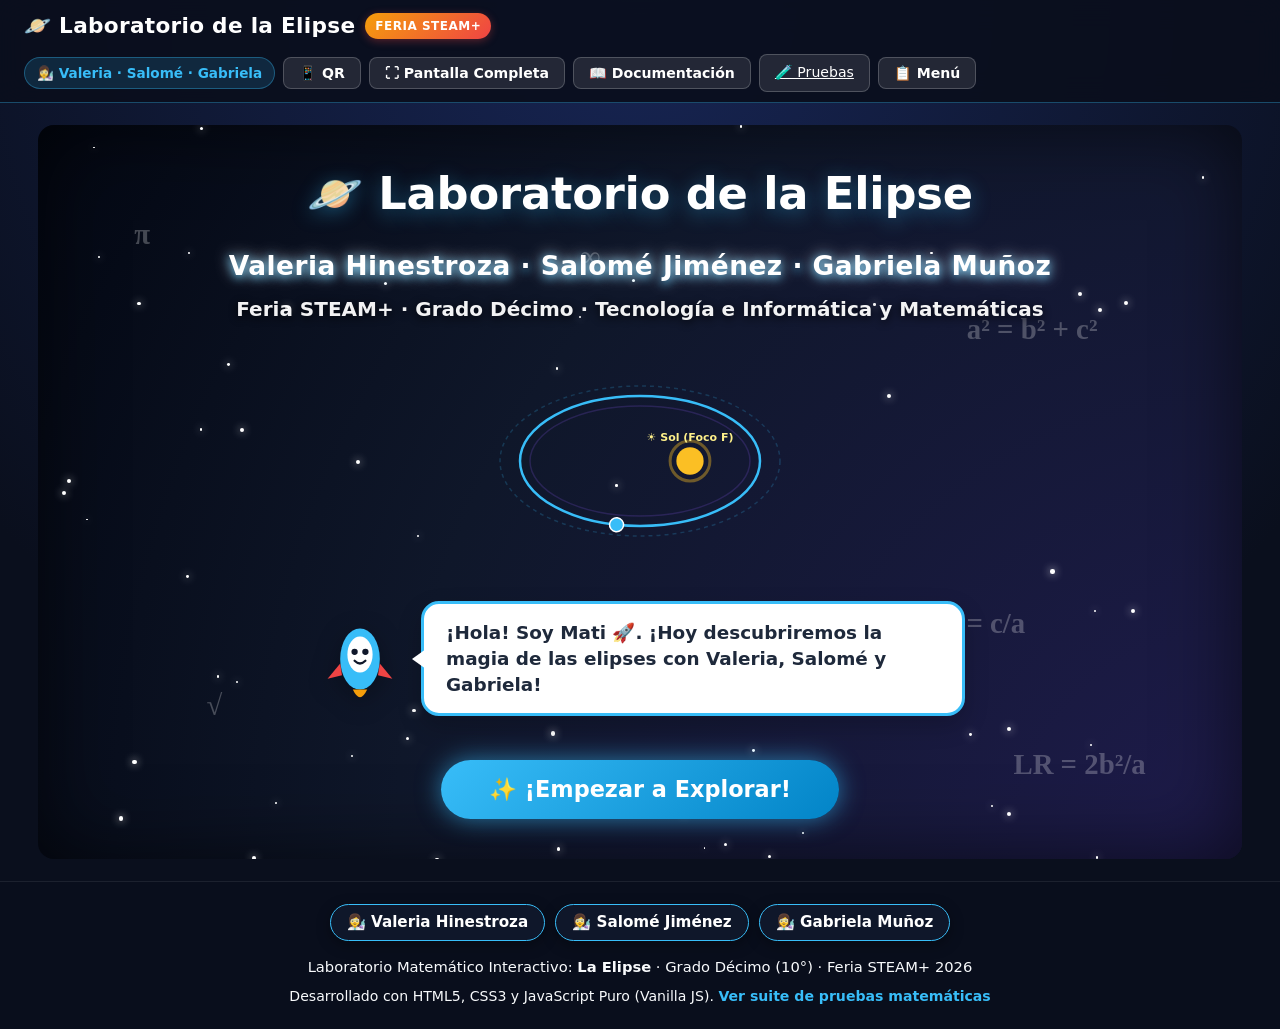
==== commit 23c69822: "Restaurar enlaces modulares oficiales a css/base.css, animaciones.css, elipse.css y scripts con cach" ====
--- a/index.html
+++ b/index.html
@@ -9,9 +9,10 @@
     <meta name="robots" content="index, follow">
     <link rel="canonical" href="https://duranmgabriela05-cloud.github.io/LABORATORIO-RECTA-/">
     <meta name="google-site-verification" content="googlec7402ac01baf1102">
-    <!-- Preload del estilo crítico y hoja de estilo consolidada y minificada -->
-    <link rel="preload" href="css/app.min.css?v=12" as="style">
-    <link rel="stylesheet" href="css/app.min.css?v=12">
+    <!-- Hojas de estilo modulares oficiales -->
+    <link rel="stylesheet" href="css/base.css?v=15">
+    <link rel="stylesheet" href="css/animaciones.css?v=15">
+    <link rel="stylesheet" href="css/elipse.css?v=15">
 </head>
 <body>
 
@@ -1023,7 +1024,14 @@
         <p style="margin-top: 6px; font-size: 0.88rem;">Desarrollado con HTML5, CSS3 y JavaScript Puro (Vanilla JS). <a href="pruebas/pruebas.html">Ver suite de pruebas matemáticas</a></p>
     </footer>
 
-    <!-- SCRIPT CONSOLIDADO Y MINIFICADO (1 sola petición asíncrona, sin bloqueo de renderizado) -->
-    <script src="js/app.min.js?v=12" defer></script>
+    <!-- SCRIPTS MODULARES (Sin CDN ni librerías externas) -->
+    <script src="js/matematicas/formato.js?v=15" defer></script>
+    <script src="js/matematicas/elipse.js?v=15" defer></script>
+    <script src="js/graficador.js?v=15" defer></script>
+    <script src="js/ui/ui-explora.js?v=15" defer></script>
+    <script src="js/ui/ui-analiza.js?v=15" defer></script>
+    <script src="js/ui/ui-arma.js?v=15" defer></script>
+    <script src="js/ui/ui-retos.js?v=15" defer></script>
+    <script src="js/main.js?v=15" defer></script>
 </body>
 </html>
--- a/css/base.css
+++ b/css/base.css
@@ -0,0 +1,413 @@
+/**
+ * Laboratorio de la Elipse - Feria STEAM+ 2026
+ * Valeria Hinestroza · Salomé Jiménez · Gabriela Muñoz
+ * Estilos Base: Sistema Responsivo Completo, Accesible y Ergonómico (No Agresivo)
+ */
+
+:root {
+    --color-primario: #38bdf8;
+    --color-primario-hover: #0284c7;
+    --color-secundario: #818cf8;
+    --color-acento: #f59e0b;
+    --color-exito: #10b981;
+    --color-peligro: #ef4444;
+    
+    /* Paleta suave y cómoda para la vista (no agresiva) */
+    --color-fondo: #0a0f1d;
+    --color-fondo-gradiente: radial-gradient(circle at 50% 0%, #172554 0%, #0a0f1d 75%);
+    --color-tarjeta: #1e293b;
+    --color-tarjeta-hover: #243248;
+    --color-tarjeta-subtle: rgba(15, 23, 42, 0.65);
+    --color-texto: #f8fafc;
+    --color-texto-suave: #94a3b8;
+    --color-borde: rgba(148, 163, 184, 0.18);
+    --color-borde-destacado: rgba(56, 189, 248, 0.35);
+    
+    --radio-borde: 16px;
+    --radio-borde-sm: 10px;
+    --sombra-tarjeta: 0 10px 25px -5px rgba(0, 0, 0, 0.4), 0 0 0 1px rgba(255, 255, 255, 0.05);
+    --sombra-grande: 0 20px 35px -5px rgba(0, 0, 0, 0.55);
+}
+
+*, *::before, *::after {
+    box-sizing: border-box;
+    margin: 0;
+    padding: 0;
+}
+
+html, body {
+    max-width: 100vw;
+    overflow-x: hidden;
+}
+
+body {
+    font-family: 'Segoe UI', system-ui, -apple-system, BlinkMacSystemFont, Roboto, sans-serif;
+    background-color: var(--color-fondo);
+    background-image: var(--color-fondo-gradiente);
+    background-attachment: fixed;
+    color: var(--color-texto);
+    min-height: 100vh;
+    display: flex;
+    flex-direction: column;
+    font-size: 16px;
+    line-height: 1.5;
+    -webkit-font-smoothing: antialiased;
+}
+
+/* ══════════ TIPOGRAFÍA UNIVERSAL NÍTIDA Y DE ALTO CONTRASTE ══════════ */
+h1, h2, h3, h4, h5, h6 {
+    color: #ffffff !important;
+    font-weight: 800;
+    line-height: 1.3;
+    letter-spacing: -0.2px;
+}
+
+h1 { font-size: clamp(1.6rem, 4vw, 2.6rem); }
+h2 { font-size: clamp(1.3rem, 3vw, 1.9rem); }
+h3 { font-size: clamp(1.15rem, 2.5vw, 1.4rem); }
+h4 { font-size: clamp(1rem, 2vw, 1.2rem); }
+
+p {
+    color: var(--color-texto);
+    line-height: 1.6;
+}
+
+label {
+    color: #f1f5f9;
+}
+
+/* ══════════ BARRA DE NAVEGACIÓN RESPONSIVE ══════════ */
+.barra-navegacion {
+    background: rgba(10, 15, 29, 0.92);
+    backdrop-filter: blur(14px);
+    border-bottom: 1.5px solid var(--color-borde-destacado);
+    padding: 10px clamp(12px, 3vw, 24px);
+    display: flex;
+    justify-content: space-between;
+    align-items: center;
+    flex-wrap: wrap;
+    gap: 12px;
+    position: sticky;
+    top: 0;
+    z-index: 100;
+}
+
+.logo-sitio {
+    display: flex;
+    align-items: center;
+    gap: 10px;
+    color: #ffffff;
+    font-size: clamp(1.1rem, 2.5vw, 1.35rem);
+    font-weight: 800;
+    text-decoration: none;
+    letter-spacing: 0.3px;
+}
+
+.logo-sitio span.insignia-steam {
+    background: linear-gradient(135deg, #f59e0b, #ef4444);
+    color: white;
+    font-size: 0.75rem;
+    padding: 4px 10px;
+    border-radius: 20px;
+    font-weight: 700;
+    letter-spacing: 0.5px;
+    white-space: nowrap;
+    box-shadow: 0 2px 8px rgba(239, 68, 68, 0.35);
+}
+
+.nav-botones {
+    display: flex;
+    gap: 8px;
+    align-items: center;
+    flex-wrap: wrap;
+}
+
+.chip-nav-autoras {
+    background: rgba(56, 189, 248, 0.15);
+    color: #38bdf8;
+    border: 1px solid rgba(56, 189, 248, 0.35);
+    padding: 6px 14px;
+    border-radius: 20px;
+    font-size: 0.85rem;
+    font-weight: 700;
+    display: inline-flex;
+    align-items: center;
+    gap: 6px;
+    white-space: nowrap;
+}
+
+@media (max-width: 680px) {
+    .barra-navegacion {
+        flex-direction: column;
+        align-items: stretch;
+        text-align: center;
+        padding: 8px 12px;
+    }
+    .logo-sitio {
+        justify-content: center;
+    }
+    .nav-botones {
+        justify-content: center;
+    }
+    .chip-nav-autoras {
+        font-size: 0.78rem;
+        padding: 4px 10px;
+    }
+}
+
+/* ══════════ CONTENEDOR PRINCIPAL FLUIDO ══════════ */
+.contenedor-app {
+    flex: 1;
+    display: flex;
+    flex-direction: column;
+    position: relative;
+    max-width: 1240px;
+    width: 100%;
+    margin: 0 auto;
+    padding: clamp(12px, 2.5vw, 22px) clamp(10px, 2.5vw, 18px);
+}
+
+.pantalla {
+    display: none;
+    width: 100%;
+    animation: aparecerSuave 0.35s ease-out forwards;
+}
+
+.pantalla.activa {
+    display: block;
+}
+
+/* ══════════ NOMBRES DE AUTORAS EN PORTADA (EN BLANCO PURO) ══════════ */
+.nombres-autoras-portada {
+    color: #ffffff !important;
+    font-size: clamp(1.25rem, 3.2vw, 1.7rem);
+    font-weight: 800;
+    text-align: center;
+    z-index: 3;
+    margin-top: 12px;
+    margin-bottom: 8px;
+    letter-spacing: 0.6px;
+    text-shadow: 0 0 18px rgba(255, 255, 255, 0.85), 0 2px 10px rgba(56, 189, 248, 0.9);
+}
+
+.subtitulo-portada {
+    color: #ffffff !important;
+    font-size: clamp(0.95rem, 2.2vw, 1.2rem);
+    text-align: center;
+    z-index: 3;
+    font-weight: 600;
+    margin-bottom: 20px;
+    text-shadow: 0 2px 10px rgba(0, 0, 0, 0.9);
+    opacity: 0.95;
+}
+
+/* ══════════ TARJETA DE INTEGRANTES DESTACADA ══════════ */
+.tarjeta-equipo-bienvenida {
+    background: rgba(15, 23, 42, 0.8);
+    backdrop-filter: blur(12px);
+    border: 1.5px solid var(--color-borde-destacado);
+    border-radius: 20px;
+    padding: 16px 20px;
+    margin: 16px auto 22px auto;
+    text-align: center;
+    box-shadow: 0 10px 30px rgba(0, 0, 0, 0.5), 0 0 20px rgba(56, 189, 248, 0.2);
+    z-index: 3;
+    max-width: 720px;
+    width: 100%;
+}
+
+.titulo-equipo {
+    display: block;
+    color: #38bdf8;
+    font-size: clamp(0.85rem, 2vw, 0.95rem);
+    font-weight: 800;
+    text-transform: uppercase;
+    letter-spacing: 1.2px;
+    margin-bottom: 12px;
+}
+
+.chips-integrantes {
+    display: flex;
+    flex-wrap: wrap;
+    justify-content: center;
+    gap: 10px;
+}
+
+.chip-estudiante {
+    background: #0f172a;
+    color: #ffffff;
+    font-weight: 800;
+    font-size: clamp(0.92rem, 2vw, 1.05rem);
+    padding: 8px 18px;
+    border-radius: 30px;
+    box-shadow: 0 4px 14px rgba(0, 0, 0, 0.35);
+    border: 1.5px solid #38bdf8;
+    display: inline-flex;
+    align-items: center;
+    gap: 8px;
+    transition: transform 0.2s ease, box-shadow 0.2s ease;
+}
+
+.chip-estudiante:hover {
+    transform: translateY(-2px) scale(1.02);
+    box-shadow: 0 6px 20px rgba(56, 189, 248, 0.45);
+}
+
+.subtitulo-equipo {
+    display: block;
+    color: #94a3b8;
+    font-size: clamp(0.82rem, 1.8vw, 0.92rem);
+    margin-top: 10px;
+    font-weight: 600;
+}
+
+/* ══════════ BOTONES GRANDES, SUAVES Y ACCESIBLES ══════════ */
+button, .btn {
+    display: inline-flex;
+    align-items: center;
+    justify-content: center;
+    gap: 8px;
+    font-family: inherit;
+    font-size: clamp(0.92rem, 2vw, 1.05rem);
+    font-weight: 700;
+    padding: 11px 22px;
+    border-radius: 12px;
+    border: none;
+    cursor: pointer;
+    transition: transform 0.15s ease, box-shadow 0.15s ease, background-color 0.15s ease, filter 0.15s ease;
+    text-decoration: none;
+    outline: none;
+    touch-action: manipulation;
+}
+
+button:focus-visible, .btn:focus-visible {
+    outline: 3px solid #38bdf8;
+    outline-offset: 3px;
+}
+
+button:active, .btn:active {
+    transform: scale(0.98);
+}
+
+.btn-primario {
+    background: linear-gradient(135deg, #0284c7, #2563eb);
+    color: #ffffff;
+    box-shadow: 0 4px 15px rgba(2, 132, 199, 0.35);
+}
+
+.btn-primario:hover {
+    background: linear-gradient(135deg, #0369a1, #1d4ed8);
+    box-shadow: 0 6px 20px rgba(2, 132, 199, 0.45);
+    transform: translateY(-2px);
+}
+
+.btn-secundario {
+    background: rgba(255, 255, 255, 0.08);
+    color: #f1f5f9;
+    border: 1px solid rgba(255, 255, 255, 0.2);
+}
+
+.btn-secundario:hover {
+    background: rgba(255, 255, 255, 0.14);
+    border-color: rgba(255, 255, 255, 0.35);
+}
+
+.btn-ejemplo {
+    background: linear-gradient(135deg, #f59e0b, #d97706);
+    color: white;
+    padding: 8px 16px;
+    font-size: 0.9rem;
+    border-radius: 10px;
+    box-shadow: 0 4px 12px rgba(217, 119, 6, 0.3);
+}
+
+.btn-ejemplo:hover {
+    background: linear-gradient(135deg, #d97706, #b45309);
+    transform: translateY(-1px);
+}
+
+.btn-volver-menu {
+    background: rgba(255, 255, 255, 0.1);
+    color: #ffffff;
+    border: 1px solid rgba(255, 255, 255, 0.2);
+    padding: 7px 15px;
+    font-size: 0.88rem;
+    border-radius: 8px;
+}
+
+.btn-volver-menu:hover {
+    background: rgba(255, 255, 255, 0.2);
+    border-color: rgba(255, 255, 255, 0.35);
+}
+
+/* ══════════ TARJETAS Y CONTENEDORES NO AGRESIVOS ══════════ */
+.tarjeta-blanca {
+    background: var(--color-tarjeta);
+    border-radius: var(--radio-borde);
+    padding: clamp(14px, 2.5vw, 22px);
+    box-shadow: var(--sombra-tarjeta);
+    border: 1px solid var(--color-borde);
+    width: 100%;
+    color: var(--color-texto);
+}
+
+/* Alertas cómodas para la vista (no agresivas) */
+.caja-alerta {
+    padding: clamp(12px, 2vw, 16px) clamp(14px, 2.5vw, 20px);
+    border-radius: 14px;
+    margin: 14px 0;
+    display: flex;
+    align-items: center;
+    gap: 14px;
+    font-weight: 600;
+    font-size: clamp(0.92rem, 1.8vw, 1.02rem);
+    line-height: 1.5;
+    word-break: break-word;
+}
+
+.caja-alerta.error {
+    background-color: rgba(239, 68, 68, 0.15);
+    color: #fca5a5;
+    border: 1.5px solid rgba(239, 68, 68, 0.4);
+    border-left: 5px solid #ef4444;
+}
+
+.caja-alerta.exito {
+    background-color: rgba(16, 185, 129, 0.15);
+    color: #6ee7b7;
+    border: 1.5px solid rgba(16, 185, 129, 0.4);
+    border-left: 5px solid #10b981;
+}
+
+.caja-alerta.info {
+    background-color: rgba(15, 23, 42, 0.85);
+    color: #f1f5f9;
+    border: 1.5px solid rgba(56, 189, 248, 0.4);
+    border-left: 5px solid #38bdf8;
+    box-shadow: 0 4px 16px rgba(0, 0, 0, 0.3);
+}
+
+.caja-alerta.info div, .caja-alerta.info span {
+    color: #f1f5f9;
+}
+
+/* ══════════ PIE DE PÁGINA ELEGANTE ══════════ */
+footer {
+    text-align: center;
+    padding: 22px 16px;
+    color: #94a3b8;
+    font-size: 0.92rem;
+    border-top: 1px solid rgba(255, 255, 255, 0.08);
+    background: rgba(10, 15, 29, 0.85);
+    margin-top: auto;
+}
+
+footer a {
+    color: #38bdf8;
+    text-decoration: none;
+    font-weight: 700;
+}
+
+footer a:hover {
+    text-decoration: underline;
+}
--- a/css/animaciones.css
+++ b/css/animaciones.css
@@ -0,0 +1,259 @@
+/**
+ * Laboratorio de la Elipse - Feria STEAM+
+ * Animaciones CSS modernas (Fondo espacial, órbita planetaria, mascota Mati, estrellas)
+ * Incluye desactivación total con prefers-reduced-motion: reduce
+ */
+
+/* 1. Fondo cósmico con degradado dinámico */
+.fondo-animado {
+    background: radial-gradient(circle at 50% 50%, #1e1b4b 0%, #0f172a 60%, #030712 100%);
+    background-size: 200% 200%;
+    animation: moverFondo 18s ease infinite alternate;
+    position: relative;
+    overflow: hidden;
+    min-height: 80vh;
+    border-radius: var(--radio-borde);
+    display: flex;
+    flex-direction: column;
+    align-items: center;
+    justify-content: center;
+    padding: 40px 20px;
+    box-shadow: inset 0 0 80px rgba(0, 0, 0, 0.6);
+}
+
+@keyframes moverFondo {
+    0% { background-position: 0% 0%; }
+    50% { background-position: 100% 100%; }
+    100% { background-position: 0% 0%; }
+}
+
+/* 2. Estrellas titilantes */
+.estrellas {
+    position: absolute;
+    top: 0;
+    left: 0;
+    width: 100%;
+    height: 100%;
+    pointer-events: none;
+    z-index: 1;
+}
+
+.estrella {
+    position: absolute;
+    background-color: #ffffff;
+    border-radius: 50%;
+    box-shadow: 0 0 8px #ffffff;
+    animation: titilar 3s infinite ease-in-out;
+}
+
+@keyframes titilar {
+    0%, 100% { opacity: 0.2; transform: scale(0.8); }
+    50% { opacity: 1; transform: scale(1.3); }
+}
+
+/* 3. Símbolos matemáticos flotantes */
+.simbolos-flotantes {
+    position: absolute;
+    top: 0;
+    left: 0;
+    width: 100%;
+    height: 100%;
+    pointer-events: none;
+    z-index: 2;
+}
+
+.simbolo-mat {
+    position: absolute;
+    color: rgba(255, 255, 255, 0.25);
+    font-size: 1.8rem;
+    font-weight: 800;
+    font-family: 'Cambria Math', 'Times New Roman', serif;
+    animation: flotarSimbolo 7s infinite ease-in-out alternate;
+    user-select: none;
+}
+
+@keyframes flotarSimbolo {
+    0% { transform: translateY(0) rotate(0deg); opacity: 0.2; }
+    50% { transform: translateY(-25px) rotate(15deg); opacity: 0.6; }
+    100% { transform: translateY(15px) rotate(-10deg); opacity: 0.3; }
+}
+
+/* 4. Sistema Solar Elíptico SVG en Bienvenida */
+.contenedor-orbita {
+    width: 320px;
+    height: 200px;
+    margin: 20px auto;
+    position: relative;
+    z-index: 3;
+}
+
+.elipses-concentricas {
+    transform-origin: center;
+    animation: girarLento 45s linear infinite;
+}
+
+@keyframes girarLento {
+    from { transform: rotate(0deg); }
+    to { transform: rotate(360deg); }
+}
+
+/* 5. Título con rebote de entrada */
+.titulo-rebote {
+    color: #ffffff;
+    font-size: 2.8rem;
+    font-weight: 900;
+    text-align: center;
+    text-shadow: 0 4px 20px rgba(56, 189, 248, 0.4);
+    animation: reboteEntrada 1s cubic-bezier(0.175, 0.885, 0.32, 1.275) forwards;
+    z-index: 3;
+    margin-bottom: 12px;
+}
+
+@keyframes reboteEntrada {
+    0% { transform: translateY(-70px) scale(0.6); opacity: 0; }
+    60% { transform: translateY(15px) scale(1.05); opacity: 1; }
+    100% { transform: translateY(0) scale(1); opacity: 1; }
+}
+
+/* 6. Mascota Mati y globo de texto */
+.contenedor-mati {
+    display: flex;
+    align-items: center;
+    justify-content: center;
+    gap: 16px;
+    margin: 20px 0;
+    z-index: 3;
+    max-width: 650px;
+}
+
+.mati-svg {
+    width: 90px;
+    height: 90px;
+    filter: drop-shadow(0 6px 12px rgba(0, 0, 0, 0.3));
+    animation: flotarMati 4s ease-in-out infinite;
+    flex-shrink: 0;
+}
+
+@keyframes flotarMati {
+    0%, 100% { transform: translateY(0) rotate(0deg); }
+    50% { transform: translateY(-12px) rotate(4deg); }
+}
+
+.globo-mati {
+    background: #ffffff;
+    color: #1e293b;
+    padding: 16px 22px;
+    border-radius: 18px;
+    position: relative;
+    box-shadow: 0 10px 25px rgba(0, 0, 0, 0.2);
+    font-size: 1.15rem;
+    font-weight: 600;
+    line-height: 1.4;
+    border: 3px solid #38bdf8;
+}
+
+.globo-mati::after {
+    content: '';
+    position: absolute;
+    left: -12px;
+    top: 50%;
+    transform: translateY(-50%);
+    border-top: 10px solid transparent;
+    border-bottom: 10px solid transparent;
+    border-right: 14px solid #ffffff;
+}
+
+/* 7. Botón "¡Empezar!" que pulsa suavemente */
+.btn-empezar {
+    background: linear-gradient(135deg, #38bdf8, #0284c7);
+    color: #ffffff;
+    font-size: 1.4rem;
+    padding: 16px 48px;
+    border-radius: 50px;
+    box-shadow: 0 0 25px rgba(56, 189, 248, 0.6);
+    animation: pulsarSuave 2.2s infinite;
+    z-index: 3;
+    margin-top: 24px;
+}
+
+@keyframes pulsarSuave {
+    0%, 100% { transform: scale(1); box-shadow: 0 0 20px rgba(56, 189, 248, 0.5); }
+    50% { transform: scale(1.05); box-shadow: 0 0 35px rgba(56, 189, 248, 0.85); }
+}
+
+/* 8. Tarjetas del Menú interactivo */
+.cuadricula-menu {
+    display: grid;
+    grid-template-columns: repeat(auto-fit, minmax(260px, 1fr));
+    gap: 24px;
+    margin-top: 24px;
+}
+
+.tarjeta-menu {
+    background: #ffffff;
+    border-radius: 18px;
+    padding: 28px 24px;
+    text-align: center;
+    box-shadow: var(--sombra-tarjeta);
+    cursor: pointer;
+    border: 3px solid transparent;
+    transition: transform 0.25s cubic-bezier(0.34, 1.56, 0.64, 1), box-shadow 0.25s ease, border-color 0.25s ease;
+    display: flex;
+    flex-direction: column;
+    align-items: center;
+    gap: 12px;
+}
+
+.tarjeta-menu:hover, .tarjeta-menu:focus-visible {
+    transform: translateY(-8px) scale(1.03);
+    box-shadow: var(--sombra-grande);
+    border-color: #38bdf8;
+    outline: none;
+}
+
+.icono-tarjeta {
+    font-size: 3.5rem;
+    margin-bottom: 8px;
+    transition: transform 0.25s ease;
+}
+
+.tarjeta-menu:hover .icono-tarjeta {
+    transform: scale(1.15) rotate(6deg);
+}
+
+.tarjeta-menu h3 {
+    color: #0f172a;
+    font-size: 1.4rem;
+    font-weight: 800;
+}
+
+.tarjeta-menu p {
+    color: #64748b;
+    font-size: 1.05rem;
+}
+
+/* 9. Transición entre pantallas */
+@keyframes aparecerSuave {
+    from { opacity: 0; transform: translateY(14px); }
+    to { opacity: 1; transform: translateY(0); }
+}
+
+/* ═════ ACCESIBILIDAD: REDUCED MOTION ═════ */
+@media (prefers-reduced-motion: reduce) {
+    *, ::before, ::after {
+        animation-duration: 0.01ms !important;
+        animation-iteration-count: 1 !important;
+        transition-duration: 0.01ms !important;
+        scroll-behavior: auto !important;
+    }
+    .fondo-animado {
+        animation: none !important;
+        background-position: 50% 50% !important;
+    }
+    .estrella, .simbolo-mat, .mati-svg, .btn-empezar, .elipses-concentricas {
+        animation: none !important;
+    }
+    .tarjeta-menu:hover {
+        transform: none !important;
+    }
+}
--- a/css/elipse.css
+++ b/css/elipse.css
@@ -0,0 +1,885 @@
+/**
+ * Laboratorio de la Elipse - Feria STEAM+ 2026
+ * Valeria Hinestroza · Salomé Jiménez · Gabriela Muñoz
+ * Estilos específicos de las 4 Actividades: Diseño Ergonómico, Suave y No Agresivo
+ */
+
+/* ══════════ ENCABEZADO DE ACTIVIDAD RESPONSIVE ══════════ */
+.cabecera-actividad {
+    display: flex;
+    justify-content: space-between;
+    align-items: center;
+    flex-wrap: wrap;
+    gap: 12px;
+    background: rgba(30, 41, 59, 0.75);
+    backdrop-filter: blur(10px);
+    padding: clamp(12px, 2.5vw, 18px) clamp(16px, 3vw, 24px);
+    border-radius: var(--radio-borde);
+    margin-bottom: 20px;
+    border: 1px solid var(--color-borde);
+    color: white;
+}
+
+.cabecera-actividad h2 {
+    font-size: clamp(1.2rem, 3vw, 1.7rem);
+    font-weight: 800;
+    color: #ffffff !important;
+    display: flex;
+    align-items: center;
+    gap: 10px;
+    flex-wrap: wrap;
+}
+
+.instruccion-actividad {
+    color: #93c5fd !important;
+    font-size: clamp(0.88rem, 1.8vw, 1rem);
+    font-weight: 500;
+    margin-top: 4px;
+    line-height: 1.5;
+}
+
+/* ══════════ DISPOSICIÓN PRINCIPAL EQUILIBRADA (2 COLUMNAS) ══════════ */
+.layout-actividad {
+    display: grid;
+    grid-template-columns: 1fr 1fr;
+    gap: clamp(14px, 2.5vw, 22px);
+    align-items: stretch;
+    width: 100%;
+}
+
+@media (max-width: 920px) {
+    .layout-actividad {
+        grid-template-columns: 1fr;
+    }
+}
+
+/* Columnas con altura equilibrada y distribución natural de controles */
+.columna-controles,
+.columna-grafica {
+    display: flex;
+    flex-direction: column;
+    gap: 16px;
+    width: 100%;
+    height: 100%;
+}
+
+.columna-controles .tarjeta-blanca,
+.columna-grafica .tarjeta-blanca {
+    flex: 1;
+    display: flex;
+    flex-direction: column;
+    justify-content: flex-start;
+    gap: 14px;
+}
+
+.tarjeta-blanca h3,
+.tarjeta-blanca h4 {
+    color: #ffffff !important;
+}
+
+/* Grupos de campos y sliders cómodos */
+.grupo-control {
+    background: var(--color-tarjeta-subtle);
+    border: 1px solid var(--color-borde);
+    border-radius: 12px;
+    padding: clamp(10px, 2vw, 14px);
+    margin-bottom: 10px;
+    transition: border-color 0.2s ease, box-shadow 0.2s ease;
+}
+
+.grupo-control:focus-within {
+    border-color: #38bdf8;
+    box-shadow: 0 0 10px rgba(56, 189, 248, 0.2);
+}
+
+.fila-control {
+    display: flex;
+    align-items: center;
+    justify-content: space-between;
+    margin-bottom: 6px;
+    flex-wrap: wrap;
+    gap: 6px;
+}
+
+.etiqueta-control {
+    font-size: clamp(0.9rem, 2vw, 1rem);
+    font-weight: 700;
+    color: #f1f5f9;
+    display: flex;
+    align-items: center;
+    gap: 8px;
+}
+
+.valor-badge {
+    background: #0284c7;
+    color: #ffffff;
+    font-size: 0.92rem;
+    font-weight: 800;
+    padding: 3px 10px;
+    border-radius: 18px;
+    min-width: 44px;
+    text-align: center;
+    border: 1px solid rgba(56, 189, 248, 0.4);
+    box-shadow: 0 2px 6px rgba(2, 132, 199, 0.3);
+}
+
+/* Sliders estilizados modernos y ergonómicos */
+input[type="range"] {
+    width: 100%;
+    height: 10px;
+    border-radius: 5px;
+    background: #334155;
+    outline: none;
+    cursor: pointer;
+    margin: 8px 0;
+    touch-action: pan-y;
+    -webkit-appearance: none;
+    appearance: none;
+}
+
+input[type="range"]::-webkit-slider-thumb {
+    -webkit-appearance: none;
+    appearance: none;
+    width: 24px;
+    height: 24px;
+    border-radius: 50%;
+    background: #38bdf8;
+    cursor: pointer;
+    box-shadow: 0 0 12px rgba(56, 189, 248, 0.55);
+    border: 2.5px solid #ffffff;
+    transition: transform 0.15s ease;
+}
+
+input[type="range"]::-webkit-slider-thumb:hover {
+    transform: scale(1.15);
+}
+
+input[type="range"]::-moz-range-thumb {
+    width: 24px;
+    height: 24px;
+    border-radius: 50%;
+    background: #38bdf8;
+    cursor: pointer;
+    box-shadow: 0 0 12px rgba(56, 189, 248, 0.55);
+    border: 2.5px solid #ffffff;
+}
+
+/* Botones selectores de orientación */
+.selector-orientacion {
+    display: grid;
+    grid-template-columns: 1fr 1fr;
+    gap: 10px;
+    margin-top: 8px;
+}
+
+.subgrid-2-cols {
+    display: grid;
+    grid-template-columns: 1fr 1fr;
+    gap: 12px;
+}
+
+.subgrid-3-cols {
+    display: grid;
+    grid-template-columns: 1fr 1fr 1fr;
+    gap: 10px;
+}
+
+@media (max-width: 600px) {
+    .subgrid-2-cols, .subgrid-3-cols, .selector-orientacion {
+        grid-template-columns: 1fr !important;
+    }
+}
+
+.btn-opcion {
+    padding: 10px 14px;
+    border: 1.5px solid #334155;
+    background: rgba(15, 23, 42, 0.7);
+    border-radius: 10px;
+    font-weight: 700;
+    color: #cbd5e1;
+    cursor: pointer;
+    transition: all 0.2s ease;
+    font-size: clamp(0.85rem, 1.8vw, 0.95rem);
+    text-align: center;
+}
+
+.btn-opcion:hover {
+    border-color: #38bdf8;
+    color: #ffffff;
+}
+
+.btn-opcion.seleccionado {
+    background: rgba(56, 189, 248, 0.18);
+    border-color: #38bdf8;
+    color: #38bdf8;
+    font-weight: 800;
+    box-shadow: 0 0 14px rgba(56, 189, 248, 0.25);
+}
+
+/* Medidor de Achatamiento (Excentricidad) */
+.caja-achatamiento {
+    background: var(--color-tarjeta-subtle);
+    border: 1px solid var(--color-borde);
+    border-radius: 12px;
+    padding: clamp(10px, 2vw, 14px);
+    margin-top: 10px;
+}
+
+.barra-achatamiento-contenedor {
+    background: #0f172a;
+    height: 16px;
+    border-radius: 8px;
+    overflow: hidden;
+    margin: 10px 0;
+    position: relative;
+    border: 1px solid rgba(148, 163, 184, 0.2);
+}
+
+.barra-achatamiento-progreso {
+    height: 100%;
+    width: 0%;
+    background: linear-gradient(90deg, #10b981, #f59e0b, #ec4899);
+    border-radius: 8px;
+    transition: width 0.3s ease;
+}
+
+.medidor-etiquetas {
+    display: flex;
+    justify-content: space-between;
+    font-size: 0.75rem;
+    color: #94a3b8;
+    font-weight: 600;
+    flex-wrap: wrap;
+    gap: 4px;
+}
+
+.achatamiento-diagnostico {
+    display: flex;
+    align-items: center;
+    gap: 10px;
+    margin-top: 8px;
+    font-size: clamp(0.88rem, 1.8vw, 0.98rem);
+    font-weight: 700;
+    flex-wrap: wrap;
+}
+
+.insignia-achatamiento {
+    padding: 3px 10px;
+    border-radius: 16px;
+    color: white;
+    font-size: 0.84rem;
+}
+
+/* ══════════ COLUMNA GRÁFICA Y CANVAS RESPONSIVE ══════════ */
+.canvas-contenedor {
+    background: #0f172a;
+    border-radius: 14px;
+    border: 1.5px solid var(--color-borde-destacado);
+    box-shadow: inset 0 2px 8px rgba(0, 0, 0, 0.4);
+    padding: clamp(8px, 2vw, 14px);
+    position: relative;
+    overflow: hidden;
+    width: 100%;
+    display: flex;
+    justify-content: center;
+    align-items: center;
+}
+
+canvas {
+    display: block;
+    width: 100% !important;
+    height: auto !important;
+    aspect-ratio: 1 / 1;
+    max-width: 480px;
+    margin: 0 auto;
+    background: #ffffff;
+    border-radius: 10px;
+    box-shadow: 0 4px 18px rgba(0, 0, 0, 0.35);
+    touch-action: manipulation;
+}
+
+/* Toolbar de casillas */
+.toolbar-elementos {
+    display: flex;
+    flex-wrap: wrap;
+    gap: 6px;
+    background: rgba(15, 23, 42, 0.75);
+    border: 1px solid var(--color-borde);
+    padding: 8px 10px;
+    border-radius: 10px;
+    color: white;
+    justify-content: flex-start;
+}
+
+@media (max-width: 500px) {
+    .toolbar-elementos {
+        justify-content: center;
+    }
+}
+
+.item-toggle {
+    display: inline-flex;
+    align-items: center;
+    gap: 6px;
+    background: rgba(255, 255, 255, 0.06);
+    border: 1px solid rgba(255, 255, 255, 0.12);
+    padding: 4px 8px;
+    border-radius: 7px;
+    font-size: clamp(0.76rem, 1.6vw, 0.84rem);
+    cursor: pointer;
+    user-select: none;
+    color: #f1f5f9;
+    transition: background 0.15s ease, border-color 0.15s ease;
+}
+
+.item-toggle:hover {
+    background: rgba(255, 255, 255, 0.12);
+    border-color: #38bdf8;
+}
+
+.item-toggle input[type="checkbox"] {
+    accent-color: #38bdf8;
+    cursor: pointer;
+}
+
+/* ══════════ PANEL DE RESULTADOS Y ECUACIÓN EN ANCHO COMPLETO ══════════ */
+.panel-resultados,
+.panel-resultados-ancho-completo {
+    background: var(--color-tarjeta);
+    border-radius: var(--radio-borde);
+    border: 1px solid var(--color-borde-destacado);
+    box-shadow: var(--sombra-tarjeta);
+    padding: clamp(14px, 2.5vw, 22px);
+    margin-top: 18px;
+    width: 100%;
+}
+
+.ecuacion-destacada {
+    background: rgba(16, 185, 129, 0.14);
+    border: 1.5px solid rgba(74, 222, 128, 0.45);
+    padding: clamp(10px, 2vw, 14px);
+    border-radius: 12px;
+    text-align: center;
+    font-size: clamp(1.1rem, 2.8vw, 1.4rem);
+    font-weight: 800;
+    color: #4ade80 !important;
+    font-family: 'Cambria Math', 'KaTeX_Math', 'Times New Roman', serif;
+    margin-bottom: 14px;
+    overflow-x: auto;
+    word-break: break-word;
+    text-shadow: 0 0 12px rgba(74, 222, 128, 0.35);
+}
+
+.grilla-propiedades {
+    display: grid;
+    grid-template-columns: repeat(auto-fit, minmax(145px, 1fr));
+    gap: 10px;
+    width: 100%;
+}
+
+.propiedad-item {
+    background: var(--color-tarjeta-subtle);
+    border: 1px solid var(--color-borde);
+    padding: 8px 12px;
+    border-radius: 10px;
+    word-break: break-word;
+    transition: transform 0.15s ease, border-color 0.15s ease;
+}
+
+.propiedad-item:hover {
+    border-color: #38bdf8;
+    transform: translateY(-1px);
+}
+
+.propiedad-nombre {
+    font-size: 0.78rem;
+    font-weight: 700;
+    color: #cbd5e1;
+    text-transform: uppercase;
+    letter-spacing: 0.4px;
+}
+
+.propiedad-valor {
+    font-size: clamp(0.92rem, 2vw, 1.05rem);
+    font-weight: 800;
+    color: #38bdf8;
+    margin-top: 3px;
+}
+
+/* Tabla de Comparación con scroll horizontal en móvil */
+.tabla-wrapper {
+    width: 100%;
+    overflow-x: auto;
+    -webkit-overflow-scrolling: touch;
+    margin-top: 12px;
+    border-radius: 10px;
+    border: 1px solid var(--color-borde);
+}
+
+.tabla-comparacion {
+    width: 100%;
+    min-width: 480px;
+    border-collapse: collapse;
+    font-size: clamp(0.85rem, 1.8vw, 0.95rem);
+}
+
+.tabla-comparacion th, .tabla-comparacion td {
+    padding: 8px 10px;
+    text-align: center;
+    border-bottom: 1px solid rgba(148, 163, 184, 0.15);
+}
+
+.tabla-comparacion th {
+    background: rgba(15, 23, 42, 0.9);
+    color: #38bdf8;
+    font-weight: 800;
+}
+
+.tabla-comparacion td {
+    color: #e2e8f0;
+}
+
+.punto-color {
+    display: inline-block;
+    width: 10px;
+    height: 10px;
+    border-radius: 50%;
+    margin-right: 6px;
+    vertical-align: middle;
+}
+
+/* ══════════ ESTILOS DE RETOS (QUIZ) ══════════ */
+.tarjeta-reto {
+    background: var(--color-tarjeta);
+    border-radius: var(--radio-borde);
+    padding: clamp(16px, 3vw, 24px);
+    box-shadow: var(--sombra-tarjeta);
+    border: 1px solid var(--color-borde);
+    margin-bottom: 20px;
+    width: 100%;
+}
+
+.barra-progreso-retos {
+    display: flex;
+    justify-content: space-between;
+    align-items: center;
+    margin-bottom: 14px;
+    padding-bottom: 10px;
+    border-bottom: 1px solid var(--color-borde);
+    flex-wrap: wrap;
+    gap: 8px;
+}
+
+.estrellas-acumuladas {
+    font-size: 1.25rem;
+    font-weight: 800;
+    color: #f59e0b;
+    display: flex;
+    align-items: center;
+    gap: 6px;
+}
+
+.pregunta-reto {
+    font-size: clamp(1.05rem, 2.5vw, 1.25rem);
+    font-weight: 800;
+    color: #ffffff;
+    margin-bottom: 12px;
+}
+
+.caja-pasos {
+    background: rgba(15, 23, 42, 0.85);
+    border-left: 4px solid #38bdf8;
+    border: 1px solid var(--color-borde);
+    border-left-width: 4px;
+    padding: clamp(12px, 2.5vw, 18px);
+    border-radius: 12px;
+    margin: 14px 0;
+    font-family: Consolas, 'Fira Code', 'Courier New', monospace;
+    font-size: clamp(0.88rem, 1.8vw, 0.95rem);
+    line-height: 1.7;
+    overflow-x: auto;
+    color: #f1f5f9;
+    box-shadow: inset 0 2px 6px rgba(0, 0, 0, 0.35);
+}
+
+.caja-pasos strong {
+    color: #38bdf8;
+    font-size: 1rem;
+    display: inline-block;
+    margin-bottom: 6px;
+}
+
+/* Inputs de texto / fracciones amigables */
+input[type="text"], input[type="number"], select {
+    width: 100%;
+    padding: 10px 14px;
+    font-size: clamp(0.92rem, 2vw, 1.02rem);
+    background: #0f172a;
+    color: #ffffff;
+    border: 1.5px solid #334155;
+    border-radius: 10px;
+    font-family: inherit;
+    outline: none;
+    transition: border-color 0.2s ease, box-shadow 0.2s ease;
+}
+
+input[type="text"]:focus, input[type="number"]:focus, select:focus {
+    border-color: #38bdf8;
+    box-shadow: 0 0 0 3px rgba(56, 189, 248, 0.2);
+}
+
+/* Feedback visual de validación (borde rojo y animación de sacudida) */
+input[type="text"].campo-error, 
+input[type="number"].campo-error, 
+select.campo-error {
+    border-color: #ef4444 !important;
+    box-shadow: 0 0 0 3px rgba(239, 68, 68, 0.3) !important;
+    background-color: rgba(239, 68, 68, 0.08) !important;
+    animation: sacudidaError 0.3s ease-in-out;
+}
+
+@keyframes sacudidaError {
+    0%, 100% { transform: translateX(0); }
+    25% { transform: translateX(-4px); }
+    75% { transform: translateX(4px); }
+}
+
+.mensaje-campo-error {
+    color: #f87171;
+    font-size: 0.82rem;
+    font-weight: 600;
+    margin-top: 4px;
+    display: flex;
+    align-items: center;
+    gap: 4px;
+}
+
+/* Botón "¿Cómo funciona?" de ayuda rápida */
+.btn-ayuda-actividad {
+    background: rgba(255, 255, 255, 0.08);
+    border: 1px solid rgba(255, 255, 255, 0.2);
+    color: #e2e8f0;
+    padding: 6px 14px;
+    border-radius: 8px;
+    font-size: 0.85rem;
+    font-weight: 700;
+    cursor: pointer;
+    display: inline-flex;
+    align-items: center;
+    gap: 6px;
+    transition: all 0.2s ease;
+}
+
+.btn-ayuda-actividad:hover {
+    background: rgba(56, 189, 248, 0.2);
+    border-color: #38bdf8;
+    color: #ffffff;
+    transform: translateY(-1px);
+}
+
+/* ══════════ MENÚ DE ACTIVIDADES ══════════ */
+.cuadricula-menu {
+    display: grid;
+    grid-template-columns: repeat(auto-fit, minmax(260px, 1fr));
+    gap: 18px;
+    width: 100%;
+}
+
+.tarjeta-menu {
+    background: var(--color-tarjeta);
+    border: 1.5px solid var(--color-borde);
+    border-radius: 16px;
+    padding: clamp(16px, 3vw, 24px);
+    display: flex;
+    flex-direction: column;
+    gap: 10px;
+    cursor: pointer;
+    transition: transform 0.25s ease, border-color 0.25s ease, box-shadow 0.25s ease;
+    box-shadow: var(--sombra-tarjeta);
+}
+
+.tarjeta-menu:hover {
+    transform: translateY(-4px);
+    border-color: #38bdf8;
+    box-shadow: 0 12px 30px rgba(56, 189, 248, 0.25);
+}
+
+.icono-tarjeta {
+    font-size: 2.2rem;
+}
+
+.tarjeta-menu h3 {
+    color: #ffffff;
+    font-size: 1.25rem;
+    font-weight: 800;
+}
+
+.tarjeta-menu p {
+    color: #94a3b8;
+    font-size: 0.92rem;
+    line-height: 1.5;
+}
+
+/* Opciones de construcción en Arma */
+.opcion-radio-card {
+    display: flex;
+    align-items: center;
+    gap: 10px;
+    padding: 10px 14px;
+    background: rgba(15, 23, 42, 0.65);
+    border: 1px solid var(--color-borde);
+    border-radius: 10px;
+    cursor: pointer;
+    font-weight: 600;
+    font-size: 0.92rem;
+    color: #f1f5f9;
+    transition: all 0.2s ease;
+}
+
+.opcion-radio-card:hover {
+    background: rgba(56, 189, 248, 0.12);
+    border-color: #38bdf8;
+    color: #ffffff;
+}
+
+.opcion-radio-card:has(input:checked),
+.opcion-radio-card.activa {
+    background: rgba(2, 132, 199, 0.22);
+    border-color: #38bdf8;
+    box-shadow: 0 0 12px rgba(56, 189, 248, 0.25);
+    color: #ffffff;
+}
+
+.opcion-radio-card input[type="radio"] {
+    accent-color: #38bdf8;
+    width: 18px;
+    height: 18px;
+    cursor: pointer;
+}
+
+/* ══════════ MODALES ERGONÓMICOS (CÓDIGO QR Y DOCUMENTACIÓN) ══════════ */
+.modal-superpuesto {
+    position: fixed;
+    inset: 0;
+    background: rgba(10, 15, 29, 0.88);
+    backdrop-filter: blur(8px);
+    display: flex;
+    align-items: center;
+    justify-content: center;
+    z-index: 1000;
+    padding: 16px;
+    animation: aparecerSuave 0.2s ease-out;
+}
+
+.modal-contenido {
+    background: #1e293b;
+    border: 1.5px solid var(--color-borde-destacado);
+    border-radius: 18px;
+    max-width: 580px;
+    width: 100%;
+    max-height: 90vh;
+    overflow-y: auto;
+    padding: clamp(18px, 3.5vw, 28px);
+    box-shadow: 0 25px 50px -12px rgba(0, 0, 0, 0.7);
+    position: relative;
+    text-align: center;
+}
+
+.modal-docs-tarjeta {
+    max-width: 880px;
+    text-align: left;
+}
+
+.btn-cerrar-modal {
+    position: absolute;
+    top: 14px;
+    right: 16px;
+    background: rgba(255, 255, 255, 0.1);
+    border: 1px solid rgba(255, 255, 255, 0.2);
+    color: #ffffff;
+    width: 34px;
+    height: 34px;
+    border-radius: 50%;
+    display: flex;
+    align-items: center;
+    justify-content: center;
+    cursor: pointer;
+    font-size: 1.25rem;
+    font-weight: bold;
+    transition: all 0.2s ease;
+}
+
+.btn-cerrar-modal:hover {
+    background: #ef4444;
+    border-color: #ef4444;
+    transform: rotate(90deg);
+}
+
+.contenedor-codigo-qr {
+    background: #ffffff;
+    padding: 16px;
+    border-radius: 14px;
+    display: inline-block;
+    box-shadow: 0 10px 25px rgba(0, 0, 0, 0.35);
+    margin: 8px auto 14px auto;
+}
+
+.caja-enlace-qr {
+    display: flex;
+    gap: 8px;
+    margin-top: 10px;
+    width: 100%;
+}
+
+.caja-enlace-qr input {
+    flex: 1;
+    padding: 10px 14px;
+    background: #0f172a;
+    color: #38bdf8;
+    border: 1.5px solid #334155;
+    border-radius: 8px;
+    font-family: monospace;
+    font-size: 0.85rem;
+}
+
+/* Pestañas de la Documentación */
+.tabs-documentacion {
+    display: flex;
+    gap: 6px;
+    flex-wrap: wrap;
+    border-bottom: 1px solid var(--color-borde);
+    padding-bottom: 10px;
+    margin-bottom: 16px;
+}
+
+.tab-doc {
+    background: rgba(255, 255, 255, 0.05);
+    border: 1px solid var(--color-borde);
+    color: #cbd5e1;
+    padding: 8px 14px;
+    border-radius: 8px;
+    font-size: 0.86rem;
+    font-weight: 700;
+    cursor: pointer;
+    transition: all 0.2s;
+}
+
+.tab-doc:hover {
+    background: rgba(56, 189, 248, 0.15);
+    color: #38bdf8;
+}
+
+.tab-doc.activa {
+    background: #38bdf8;
+    color: #0f172a;
+    border-color: #38bdf8;
+}
+
+.cuerpo-documentacion {
+    max-height: 60vh;
+    overflow-y: auto;
+    padding-right: 8px;
+    font-size: 0.92rem;
+    line-height: 1.6;
+    color: #e2e8f0;
+}
+
+.cuerpo-documentacion h4 {
+    color: #38bdf8 !important;
+    margin: 16px 0 8px 0;
+    font-size: 1.05rem;
+}
+
+.cuerpo-documentacion ul, .cuerpo-documentacion ol {
+    margin-left: 20px;
+    margin-bottom: 12px;
+}
+
+.cuerpo-documentacion li {
+    margin-bottom: 4px;
+}
+
+.cuerpo-documentacion table {
+    width: 100%;
+    border-collapse: collapse;
+    margin: 12px 0;
+    font-size: 0.84rem;
+}
+
+.cuerpo-documentacion th, .cuerpo-documentacion td {
+    padding: 8px 10px;
+    border: 1px solid var(--color-borde);
+    text-align: left;
+}
+
+.cuerpo-documentacion th {
+    background: rgba(15, 23, 42, 0.9);
+    color: #38bdf8;
+}
+
+/* Panel Hilo del Jardinero (d1 + d2 = 2a) */
+.panel-jardinero {
+    background: rgba(15, 23, 42, 0.7);
+    border: 1.5px solid rgba(219, 39, 119, 0.35);
+    border-radius: 12px;
+    padding: 12px;
+    margin-bottom: 12px;
+}
+
+.toggle-jardinero {
+    color: #f472b6 !important;
+    font-weight: 700;
+    font-size: 0.9rem;
+    cursor: pointer;
+    display: flex;
+    align-items: center;
+    gap: 8px;
+}
+
+.lectura-jardinero {
+    display: flex;
+    gap: 8px;
+    flex-wrap: wrap;
+    justify-content: center;
+    align-items: center;
+    margin: 10px 0;
+    font-weight: 700;
+    font-size: 0.95rem;
+}
+
+.badge-d1 {
+    background: rgba(219, 39, 119, 0.2);
+    color: #f472b6;
+    padding: 4px 10px;
+    border-radius: 6px;
+    border: 1px solid #db2777;
+}
+
+.badge-d2 {
+    background: rgba(124, 58, 237, 0.2);
+    color: #c084fc;
+    padding: 4px 10px;
+    border-radius: 6px;
+    border: 1px solid #7c3aed;
+}
+
+.badge-suma {
+    background: rgba(16, 185, 129, 0.2);
+    color: #4ade80;
+    padding: 4px 10px;
+    border-radius: 6px;
+    border: 1px solid #10b981;
+}
+
+.nota-jardinero {
+    color: #94a3b8;
+    font-size: 0.82rem;
+    margin-top: 6px;
+    line-height: 1.4;
+}
+
+.btn-descargar-png {
+    width: 100%;
+    margin-top: 10px;
+    justify-content: center;
+}
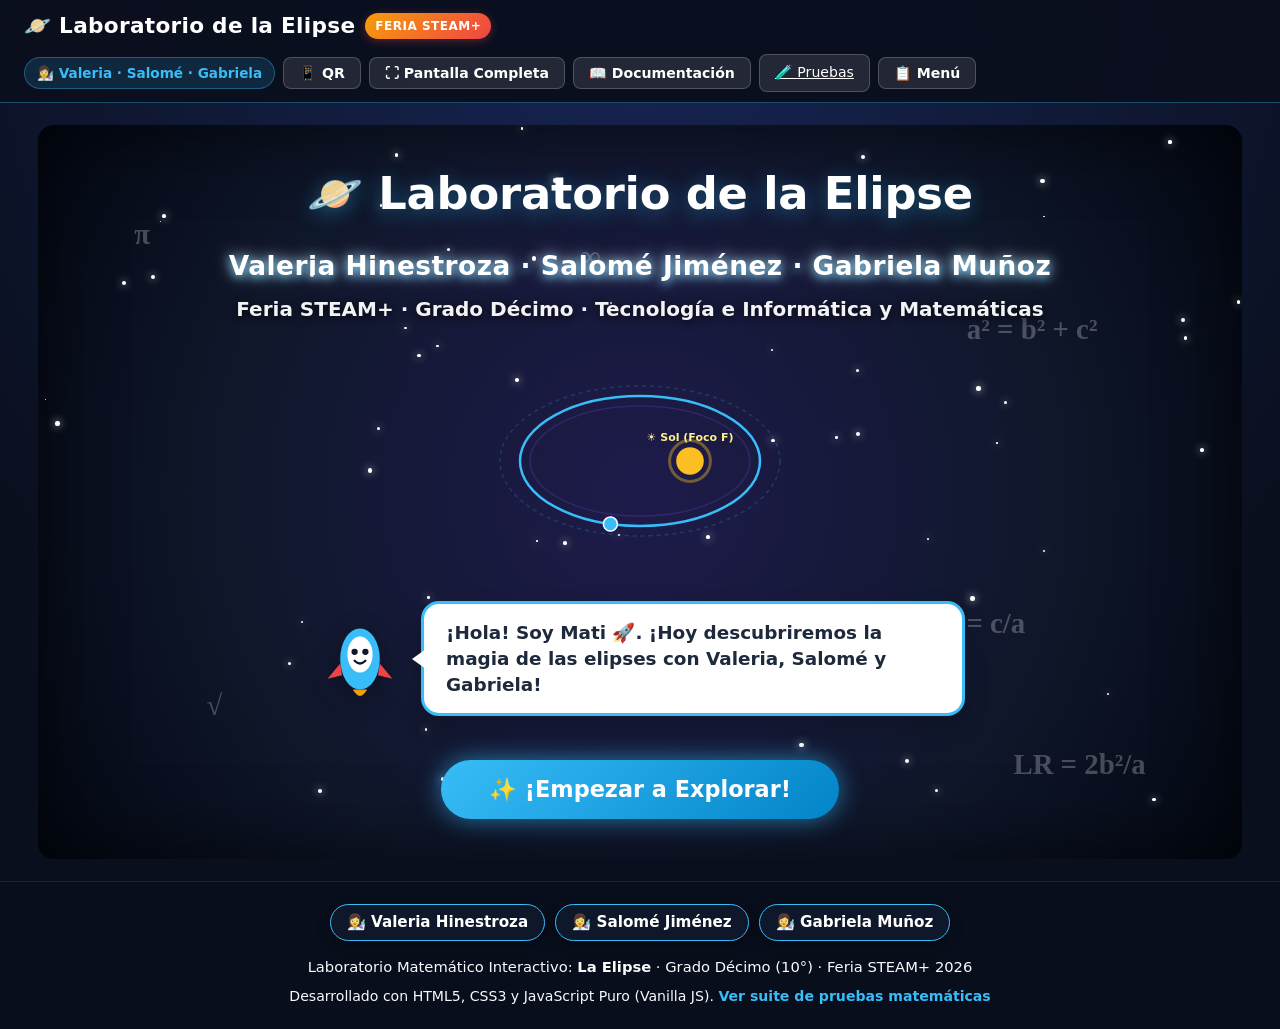
==== commit 191e5122: "Corregir advertencia de animaciones no compuestas: optimizar pulsarSuave a GPU transform y estabiliz" ====
--- a/index.html
+++ b/index.html
@@ -10,9 +10,9 @@
     <link rel="canonical" href="https://duranmgabriela05-cloud.github.io/LABORATORIO-RECTA-/">
     <meta name="google-site-verification" content="googlec7402ac01baf1102">
     <!-- Hojas de estilo modulares oficiales -->
-    <link rel="stylesheet" href="css/base.css?v=15">
-    <link rel="stylesheet" href="css/animaciones.css?v=15">
-    <link rel="stylesheet" href="css/elipse.css?v=15">
+    <link rel="stylesheet" href="css/base.css?v=16">
+    <link rel="stylesheet" href="css/animaciones.css?v=16">
+    <link rel="stylesheet" href="css/elipse.css?v=16">
 </head>
 <body>
 
--- a/css/animaciones.css
+++ b/css/animaciones.css
@@ -4,11 +4,9 @@
  * Incluye desactivación total con prefers-reduced-motion: reduce
  */
 
-/* 1. Fondo cósmico con degradado dinámico */
+/* 1. Fondo cósmico con degradado estelar */
 .fondo-animado {
     background: radial-gradient(circle at 50% 50%, #1e1b4b 0%, #0f172a 60%, #030712 100%);
-    background-size: 200% 200%;
-    animation: moverFondo 18s ease infinite alternate;
     position: relative;
     overflow: hidden;
     min-height: 80vh;
@@ -19,12 +17,6 @@
     justify-content: center;
     padding: 40px 20px;
     box-shadow: inset 0 0 80px rgba(0, 0, 0, 0.6);
-}
-
-@keyframes moverFondo {
-    0% { background-position: 0% 0%; }
-    50% { background-position: 100% 100%; }
-    100% { background-position: 0% 0%; }
 }
 
 /* 2. Estrellas titilantes */
@@ -163,7 +155,7 @@
     border-right: 14px solid #ffffff;
 }
 
-/* 7. Botón "¡Empezar!" que pulsa suavemente */
+/* 7. Botón "¡Empezar!" que pulsa suavemente (Animación 100% Compuesta por GPU) */
 .btn-empezar {
     background: linear-gradient(135deg, #38bdf8, #0284c7);
     color: #ffffff;
@@ -171,14 +163,19 @@
     padding: 16px 48px;
     border-radius: 50px;
     box-shadow: 0 0 25px rgba(56, 189, 248, 0.6);
-    animation: pulsarSuave 2.2s infinite;
+    animation: pulsarSuave 2.2s infinite ease-in-out;
+    will-change: transform;
     z-index: 3;
     margin-top: 24px;
 }
 
 @keyframes pulsarSuave {
-    0%, 100% { transform: scale(1); box-shadow: 0 0 20px rgba(56, 189, 248, 0.5); }
-    50% { transform: scale(1.05); box-shadow: 0 0 35px rgba(56, 189, 248, 0.85); }
+    0%, 100% {
+        transform: scale(1);
+    }
+    50% {
+        transform: scale(1.045);
+    }
 }
 
 /* 8. Tarjetas del Menú interactivo */
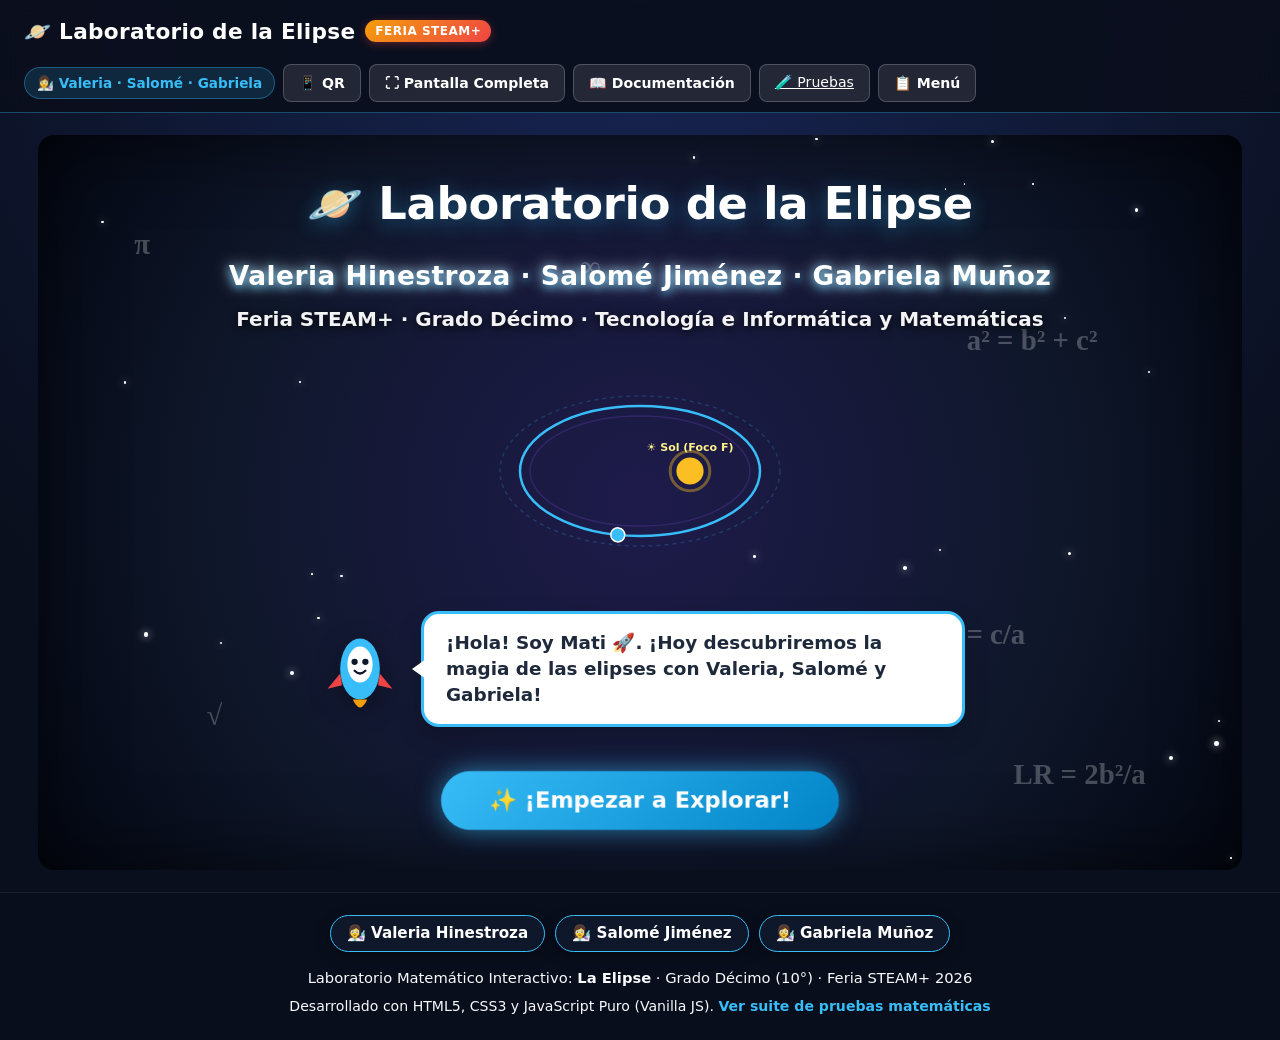
==== commit cdc5f49a: "Implementar mejoras de accesibilidad WCAG 2.2 AA: contraste alto, objetivos tactiles de 42px, semant" ====
--- a/index.html
+++ b/index.html
@@ -18,10 +18,10 @@
 
     <!-- BARRA DE NAVEGACIÓN SUPERIOR RESPONSIVE -->
     <header class="barra-navegacion">
-        <a href="#" class="logo-sitio" onclick="navegarA('bienvenida'); return false;">
+        <button type="button" class="logo-sitio" onclick="navegarA('bienvenida')" aria-label="Ir a la portada de bienvenida del Laboratorio de la Elipse">
             <span>🪐 Laboratorio de la Elipse</span>
             <span class="insignia-steam">FERIA STEAM+</span>
-        </a>
+        </button>
         <div class="nav-botones">
             <span style="background: rgba(56, 189, 248, 0.15); color: #38bdf8; border: 1px solid rgba(56, 189, 248, 0.35); padding: 5px 12px; border-radius: 20px; font-size: 0.85rem; font-weight: 700; display: inline-flex; align-items: center; gap: 5px;">
                 👩‍🔬 Valeria · Salomé · Gabriela
@@ -66,7 +66,8 @@
 
                 <!-- Órbita planetaria SVG interactiva (Sol en un foco, planeta orbitando) -->
                 <div class="contenedor-orbita">
-                    <svg viewBox="0 0 320 200" width="100%" height="100%">
+                    <svg viewBox="0 0 320 200" width="100%" height="100%" role="img" aria-label="Simulación didáctica de una órbita elíptica con el Sol en un foco y un planeta en trayectoria">
+                        <title>Órbita Elíptica Planetaria</title>
                         <!-- Elipses concéntricas de fondo -->
                         <g class="elipses-concentricas">
                             <ellipse cx="160" cy="100" rx="140" ry="75" fill="none" stroke="rgba(56, 189, 248, 0.2)" stroke-width="1.5" stroke-dasharray="4 4" />
@@ -96,7 +97,8 @@
 
                 <!-- Mascota Mati con globo de bienvenida -->
                 <div class="contenedor-mati">
-                    <svg class="mati-svg" viewBox="0 0 100 100">
+                    <svg class="mati-svg" viewBox="0 0 100 100" role="img" aria-label="Mascota interactiva Mati, el cohete matemático">
+                        <title>Mascota Mati</title>
                         <!-- Cohete amigable Mati -->
                         <ellipse cx="50" cy="50" rx="22" ry="34" fill="#38bdf8" />
                         <ellipse cx="50" cy="45" rx="14" ry="20" fill="#ffffff" />
@@ -142,9 +144,9 @@
                 <button id="btnVolverBienvenida" class="btn btn-secundario">← Portada</button>
             </div>
 
-            <div class="cuadricula-menu">
+            <nav class="cuadricula-menu" aria-label="Menú de actividades del Laboratorio de la Elipse">
                 <!-- Tarjeta 1: Explora -->
-                <div class="tarjeta-menu" id="tarjetaExplora" tabindex="0" role="button">
+                <div class="tarjeta-menu" id="tarjetaExplora" tabindex="0" role="button" aria-label="Actividad 1: Explora la Elipse. Mueve los controles en vivo y observa cómo cambian los focos, vértices y achatamiento.">
                     <div class="icono-tarjeta">🔭</div>
                     <h3>Explora la Elipse</h3>
                     <p>Mueve los controles en vivo y observa cómo cambian los focos, los vértices y el achatamiento.</p>
@@ -152,7 +154,7 @@
                 </div>
 
                 <!-- Tarjeta 2: Analiza -->
-                <div class="tarjeta-menu" id="tarjetaAnaliza" tabindex="0" role="button">
+                <div class="tarjeta-menu" id="tarjetaAnaliza" tabindex="0" role="button" aria-label="Actividad 2: Analiza una Ecuación. Escribe cualquier ecuación canónica o general y descubre todos sus elementos al instante.">
                     <div class="icono-tarjeta">🧮</div>
                     <h3>Analiza una Ecuación</h3>
                     <p>Escribe cualquier ecuación canónica o general y descubre todos sus elementos al instante.</p>
@@ -160,7 +162,7 @@
                 </div>
 
                 <!-- Tarjeta 3: Arma -->
-                <div class="tarjeta-menu" id="tarjetaArma" tabindex="0" role="button">
+                <div class="tarjeta-menu" id="tarjetaArma" tabindex="0" role="button" aria-label="Actividad 3: Arma tu Elipse. Ingresa vértices o ejes y encuentra la ecuación paso a paso como en el libro de matemáticas.">
                     <div class="icono-tarjeta">🧩</div>
                     <h3>Arma tu Elipse</h3>
                     <p>¿Tienes vértices o ejes? Encuentra la ecuación paso a paso como en el libro de matemáticas.</p>
@@ -168,13 +170,13 @@
                 </div>
 
                 <!-- Tarjeta 4: Retos -->
-                <div class="tarjeta-menu" id="tarjetaRetos" tabindex="0" role="button">
+                <div class="tarjeta-menu" id="tarjetaRetos" tabindex="0" role="button" aria-label="Actividad 4: Retos de Mati. Pon a prueba tus conocimientos en 8 retos interactivos y gana estrellas STEAM+.">
                     <div class="icono-tarjeta">🎯</div>
                     <h3>Retos de Mati</h3>
                     <p>Pon a prueba tus conocimientos en 8 retos interactivos y gana estrellas STEAM+.</p>
                     <span style="color: #38bdf8; font-weight: 700; margin-top: auto;">¡Aceptar el reto →</span>
                 </div>
-            </div>
+            </nav>
         </section>
 
         <!-- ════════════════════════════════════════════════════════
@@ -225,7 +227,7 @@
                                 <label for="sliderH" class="etiqueta-control">Centro X (h):</label>
                                 <span class="valor-badge" id="valH">0</span>
                             </div>
-                            <input type="range" id="sliderH" min="-8" max="8" step="0.5" value="0">
+                            <input type="range" id="sliderH" min="-8" max="8" step="0.5" value="0" aria-label="Coordenada X del centro (h)" aria-valuemin="-8" aria-valuemax="8" aria-valuenow="0" aria-valuetext="0">
                         </div>
 
                         <!-- Centro k -->
@@ -234,7 +236,7 @@
                                 <label for="sliderK" class="etiqueta-control">Centro Y (k):</label>
                                 <span class="valor-badge" id="valK">0</span>
                             </div>
-                            <input type="range" id="sliderK" min="-8" max="8" step="0.5" value="0">
+                            <input type="range" id="sliderK" min="-8" max="8" step="0.5" value="0" aria-label="Coordenada Y del centro (k)" aria-valuemin="-8" aria-valuemax="8" aria-valuenow="0" aria-valuetext="0">
                         </div>
 
                         <!-- Semieje a -->
@@ -243,7 +245,7 @@
                                 <label for="sliderA" class="etiqueta-control">Semieje Mayor (a):</label>
                                 <span class="valor-badge" id="valA">5</span>
                             </div>
-                            <input type="range" id="sliderA" min="1" max="10" step="0.1" value="5">
+                            <input type="range" id="sliderA" min="1" max="10" step="0.1" value="5" aria-label="Semieje mayor (a)" aria-valuemin="1" aria-valuemax="10" aria-valuenow="5" aria-valuetext="5">
                         </div>
 
                         <!-- Semieje b -->
@@ -252,7 +254,7 @@
                                 <label for="sliderB" class="etiqueta-control">Semieje Menor (b):</label>
                                 <span class="valor-badge" id="valB">3</span>
                             </div>
-                            <input type="range" id="sliderB" min="1" max="10" step="0.1" value="3">
+                            <input type="range" id="sliderB" min="1" max="10" step="0.1" value="3" aria-label="Semieje menor (b)" aria-valuemin="1" aria-valuemax="10" aria-valuenow="3" aria-valuetext="3">
                         </div>
 
                         <!-- Orientación -->
--- a/css/base.css
+++ b/css/base.css
@@ -19,7 +19,7 @@
     --color-tarjeta-hover: #243248;
     --color-tarjeta-subtle: rgba(15, 23, 42, 0.65);
     --color-texto: #f8fafc;
-    --color-texto-suave: #94a3b8;
+    --color-texto-suave: #cbd5e1;
     --color-borde: rgba(148, 163, 184, 0.18);
     --color-borde-destacado: rgba(56, 189, 248, 0.35);
     
@@ -56,7 +56,7 @@
 
 /* ══════════ TIPOGRAFÍA UNIVERSAL NÍTIDA Y DE ALTO CONTRASTE ══════════ */
 h1, h2, h3, h4, h5, h6 {
-    color: #ffffff !important;
+    color: #ffffff;
     font-weight: 800;
     line-height: 1.3;
     letter-spacing: -0.2px;
@@ -101,6 +101,11 @@
     font-weight: 800;
     text-decoration: none;
     letter-spacing: 0.3px;
+    background: transparent;
+    border: none;
+    cursor: pointer;
+    font-family: inherit;
+    padding: 0;
 }
 
 .logo-sitio span.insignia-steam {
@@ -261,7 +266,7 @@
     font-weight: 600;
 }
 
-/* ══════════ BOTONES GRANDES, SUAVES Y ACCESIBLES ══════════ */
+/* ══════════ BOTONES GRANDES, SUAVES Y ACCESIBLES (WCAG 2.2 AA) ══════════ */
 button, .btn {
     display: inline-flex;
     align-items: center;
@@ -271,6 +276,8 @@
     font-size: clamp(0.92rem, 2vw, 1.05rem);
     font-weight: 700;
     padding: 11px 22px;
+    min-height: 42px;
+    min-width: 42px;
     border-radius: 12px;
     border: none;
     cursor: pointer;
@@ -333,6 +340,8 @@
     padding: 7px 15px;
     font-size: 0.88rem;
     border-radius: 8px;
+    min-height: 38px;
+    min-width: 38px;
 }
 
 .btn-volver-menu:hover {
--- a/css/elipse.css
+++ b/css/elipse.css
@@ -123,15 +123,17 @@
     box-shadow: 0 2px 6px rgba(2, 132, 199, 0.3);
 }
 
-/* Sliders estilizados modernos y ergonómicos */
+/* Sliders estilizados modernos y ergonómicos (WCAG 2.2 AA Touch Targets) */
 input[type="range"] {
     width: 100%;
-    height: 10px;
-    border-radius: 5px;
+    height: 12px;
+    border-radius: 6px;
     background: #334155;
     outline: none;
     cursor: pointer;
     margin: 8px 0;
+    padding: 8px 0;
+    min-height: 40px;
     touch-action: pan-y;
     -webkit-appearance: none;
     appearance: none;
@@ -140,13 +142,13 @@
 input[type="range"]::-webkit-slider-thumb {
     -webkit-appearance: none;
     appearance: none;
-    width: 24px;
-    height: 24px;
+    width: 28px;
+    height: 28px;
     border-radius: 50%;
     background: #38bdf8;
     cursor: pointer;
-    box-shadow: 0 0 12px rgba(56, 189, 248, 0.55);
-    border: 2.5px solid #ffffff;
+    box-shadow: 0 0 14px rgba(56, 189, 248, 0.65);
+    border: 3px solid #ffffff;
     transition: transform 0.15s ease;
 }
 
@@ -155,13 +157,13 @@
 }
 
 input[type="range"]::-moz-range-thumb {
-    width: 24px;
-    height: 24px;
+    width: 28px;
+    height: 28px;
     border-radius: 50%;
     background: #38bdf8;
     cursor: pointer;
-    box-shadow: 0 0 12px rgba(56, 189, 248, 0.55);
-    border: 2.5px solid #ffffff;
+    box-shadow: 0 0 14px rgba(56, 189, 248, 0.65);
+    border: 3px solid #ffffff;
 }
 
 /* Botones selectores de orientación */
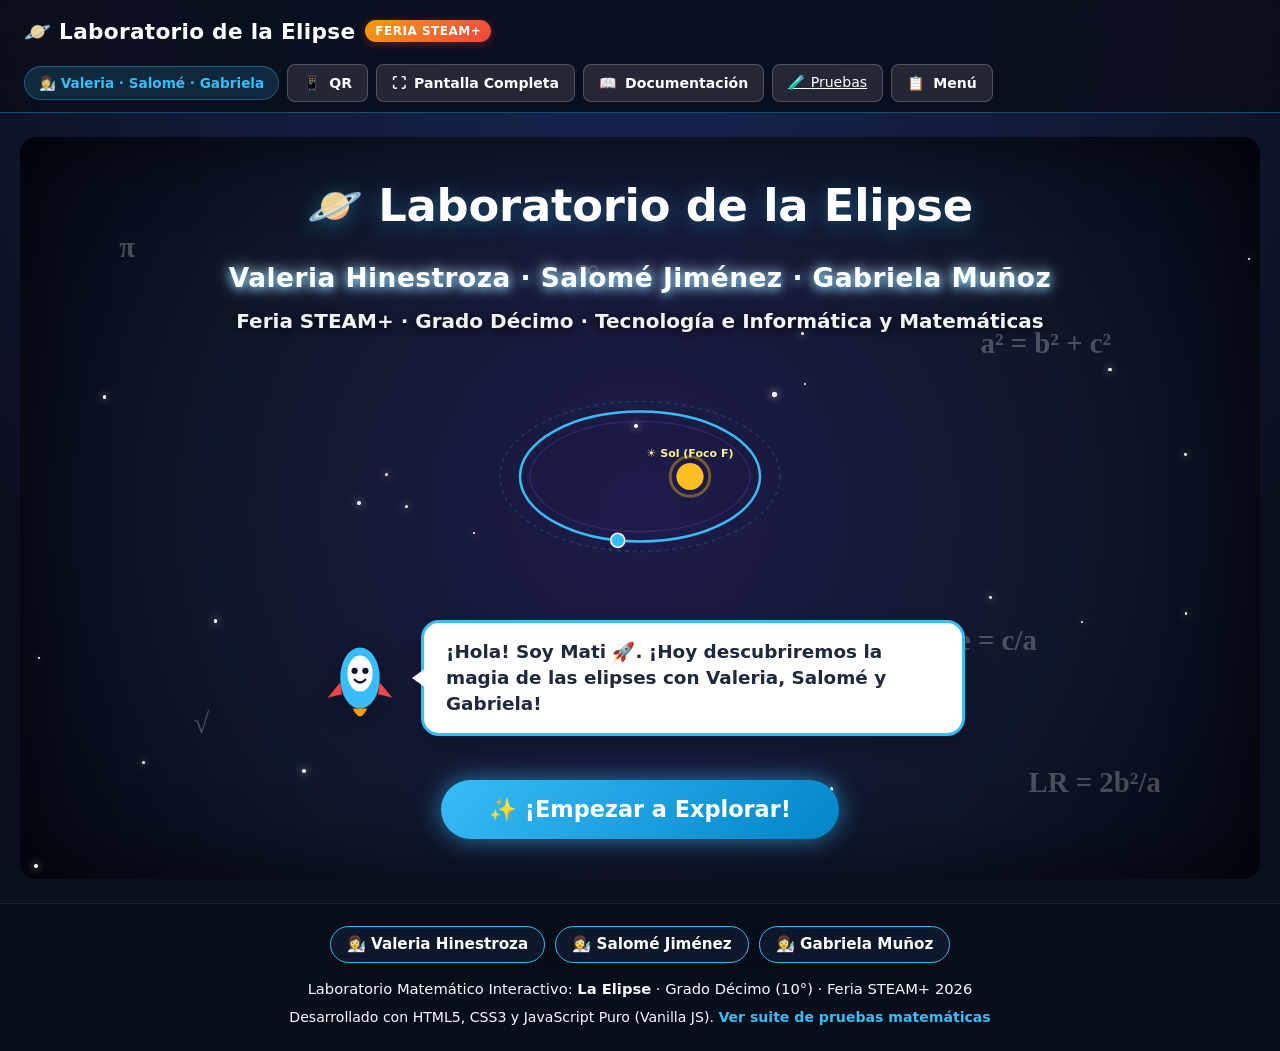
==== commit a1226df1: "Implementar diseno responsivo avanzado: canvas tactil sin scroll accidental, layout desktop 2 column" ====
--- a/index.html
+++ b/index.html
@@ -23,14 +23,14 @@
             <span class="insignia-steam">FERIA STEAM+</span>
         </button>
         <div class="nav-botones">
-            <span style="background: rgba(56, 189, 248, 0.15); color: #38bdf8; border: 1px solid rgba(56, 189, 248, 0.35); padding: 5px 12px; border-radius: 20px; font-size: 0.85rem; font-weight: 700; display: inline-flex; align-items: center; gap: 5px;">
+            <span class="chip-nav-autoras">
                 👩‍🔬 Valeria · Salomé · Gabriela
             </span>
-            <button id="btnAbrirQR" class="btn-volver-menu" title="Escanear Código QR en Celular">📱 QR</button>
-            <button id="btnPantallaCompleta" class="btn-volver-menu" title="Modo Pantalla Completa (F11)">⛶ Pantalla Completa</button>
-            <button id="btnAbrirDocs" class="btn-volver-menu" title="Documentación oficial y Ficha Técnica">📖 Documentación</button>
-            <a href="pruebas/pruebas.html" class="btn-volver-menu" title="Ejecutar pruebas unitarias matemáticas">🧪 Pruebas</a>
-            <button class="btn-volver-menu" onclick="navegarA('menu')">📋 Menú</button>
+            <button type="button" id="btnAbrirQR" class="btn-volver-menu" title="Escanear Código QR en Celular" aria-label="Escanear Código QR en Celular">📱 <span class="btn-texto-nav">QR</span></button>
+            <button type="button" id="btnPantallaCompleta" class="btn-volver-menu" title="Modo Pantalla Completa (F11)" aria-label="Modo Pantalla Completa">⛶ <span class="btn-texto-nav">Pantalla Completa</span></button>
+            <button type="button" id="btnAbrirDocs" class="btn-volver-menu" title="Documentación oficial y Ficha Técnica" aria-label="Documentación Oficial">📖 <span class="btn-texto-nav">Documentación</span></button>
+            <a href="pruebas/pruebas.html" class="btn-volver-menu" title="Ejecutar pruebas unitarias matemáticas" aria-label="Suite de pruebas unitarias">🧪 <span class="btn-texto-nav">Pruebas</span></a>
+            <button type="button" class="btn-volver-menu" onclick="navegarA('menu')" aria-label="Ir al menú de actividades">📋 <span class="btn-texto-nav">Menú</span></button>
         </div>
     </header>
 
--- a/css/base.css
+++ b/css/base.css
@@ -52,6 +52,10 @@
     font-size: 16px;
     line-height: 1.5;
     -webkit-font-smoothing: antialiased;
+    padding-top: env(safe-area-inset-top, 0px);
+    padding-bottom: env(safe-area-inset-bottom, 0px);
+    padding-left: env(safe-area-inset-left, 0px);
+    padding-right: env(safe-area-inset-right, 0px);
 }
 
 /* ══════════ TIPOGRAFÍA UNIVERSAL NÍTIDA Y DE ALTO CONTRASTE ══════════ */
@@ -144,20 +148,33 @@
 @media (max-width: 680px) {
     .barra-navegacion {
         flex-direction: column;
-        align-items: stretch;
+        align-items: center;
         text-align: center;
-        padding: 8px 12px;
+        padding: 8px 10px;
+        gap: 8px;
     }
     .logo-sitio {
         justify-content: center;
+        font-size: 1.15rem;
     }
     .nav-botones {
         justify-content: center;
+        gap: 6px;
+        width: 100%;
     }
     .chip-nav-autoras {
         font-size: 0.78rem;
         padding: 4px 10px;
     }
+    .btn-texto-nav {
+        display: none;
+    }
+    .btn-volver-menu {
+        padding: 8px 12px;
+        min-width: 40px;
+        min-height: 40px;
+        font-size: 1.05rem;
+    }
 }
 
 /* ══════════ CONTENEDOR PRINCIPAL FLUIDO ══════════ */
@@ -166,10 +183,10 @@
     display: flex;
     flex-direction: column;
     position: relative;
-    max-width: 1240px;
+    max-width: 1360px;
     width: 100%;
     margin: 0 auto;
-    padding: clamp(12px, 2.5vw, 22px) clamp(10px, 2.5vw, 18px);
+    padding: clamp(12px, 2.5vw, 24px) clamp(10px, 2.5vw, 20px);
 }
 
 .pantalla {
@@ -251,11 +268,6 @@
     align-items: center;
     gap: 8px;
     transition: transform 0.2s ease, box-shadow 0.2s ease;
-}
-
-.chip-estudiante:hover {
-    transform: translateY(-2px) scale(1.02);
-    box-shadow: 0 6px 20px rgba(56, 189, 248, 0.45);
 }
 
 .subtitulo-equipo {
@@ -302,21 +314,10 @@
     box-shadow: 0 4px 15px rgba(2, 132, 199, 0.35);
 }
 
-.btn-primario:hover {
-    background: linear-gradient(135deg, #0369a1, #1d4ed8);
-    box-shadow: 0 6px 20px rgba(2, 132, 199, 0.45);
-    transform: translateY(-2px);
-}
-
 .btn-secundario {
     background: rgba(255, 255, 255, 0.08);
     color: #f1f5f9;
     border: 1px solid rgba(255, 255, 255, 0.2);
-}
-
-.btn-secundario:hover {
-    background: rgba(255, 255, 255, 0.14);
-    border-color: rgba(255, 255, 255, 0.35);
 }
 
 .btn-ejemplo {
@@ -326,11 +327,6 @@
     font-size: 0.9rem;
     border-radius: 10px;
     box-shadow: 0 4px 12px rgba(217, 119, 6, 0.3);
-}
-
-.btn-ejemplo:hover {
-    background: linear-gradient(135deg, #d97706, #b45309);
-    transform: translateY(-1px);
 }
 
 .btn-volver-menu {
@@ -344,9 +340,29 @@
     min-width: 38px;
 }
 
-.btn-volver-menu:hover {
-    background: rgba(255, 255, 255, 0.2);
-    border-color: rgba(255, 255, 255, 0.35);
+/* Micro-interacciones :hover exclusivas para dispositivos con ratón/puntero fino */
+@media (hover: hover) and (pointer: fine) {
+    .chip-estudiante:hover {
+        transform: translateY(-2px) scale(1.02);
+        box-shadow: 0 6px 20px rgba(56, 189, 248, 0.45);
+    }
+    .btn-primario:hover {
+        background: linear-gradient(135deg, #0369a1, #1d4ed8);
+        box-shadow: 0 6px 20px rgba(2, 132, 199, 0.45);
+        transform: translateY(-2px);
+    }
+    .btn-secundario:hover {
+        background: rgba(255, 255, 255, 0.14);
+        border-color: rgba(255, 255, 255, 0.35);
+    }
+    .btn-ejemplo:hover {
+        background: linear-gradient(135deg, #d97706, #b45309);
+        transform: translateY(-1px);
+    }
+    .btn-volver-menu:hover {
+        background: rgba(255, 255, 255, 0.2);
+        border-color: rgba(255, 255, 255, 0.35);
+    }
 }
 
 /* ══════════ TARJETAS Y CONTENEDORES NO AGRESIVOS ══════════ */
--- a/css/animaciones.css
+++ b/css/animaciones.css
@@ -72,8 +72,9 @@
 
 /* 4. Sistema Solar Elíptico SVG en Bienvenida */
 .contenedor-orbita {
-    width: 320px;
-    height: 200px;
+    width: min(320px, 100%);
+    aspect-ratio: 16 / 10;
+    height: auto;
     margin: 20px auto;
     position: relative;
     z-index: 3;
@@ -178,58 +179,7 @@
     }
 }
 
-/* 8. Tarjetas del Menú interactivo */
-.cuadricula-menu {
-    display: grid;
-    grid-template-columns: repeat(auto-fit, minmax(260px, 1fr));
-    gap: 24px;
-    margin-top: 24px;
-}
-
-.tarjeta-menu {
-    background: #ffffff;
-    border-radius: 18px;
-    padding: 28px 24px;
-    text-align: center;
-    box-shadow: var(--sombra-tarjeta);
-    cursor: pointer;
-    border: 3px solid transparent;
-    transition: transform 0.25s cubic-bezier(0.34, 1.56, 0.64, 1), box-shadow 0.25s ease, border-color 0.25s ease;
-    display: flex;
-    flex-direction: column;
-    align-items: center;
-    gap: 12px;
-}
-
-.tarjeta-menu:hover, .tarjeta-menu:focus-visible {
-    transform: translateY(-8px) scale(1.03);
-    box-shadow: var(--sombra-grande);
-    border-color: #38bdf8;
-    outline: none;
-}
-
-.icono-tarjeta {
-    font-size: 3.5rem;
-    margin-bottom: 8px;
-    transition: transform 0.25s ease;
-}
-
-.tarjeta-menu:hover .icono-tarjeta {
-    transform: scale(1.15) rotate(6deg);
-}
-
-.tarjeta-menu h3 {
-    color: #0f172a;
-    font-size: 1.4rem;
-    font-weight: 800;
-}
-
-.tarjeta-menu p {
-    color: #64748b;
-    font-size: 1.05rem;
-}
-
-/* 9. Transición entre pantallas */
+/* 8. Transición suave entre pantallas */
 @keyframes aparecerSuave {
     from { opacity: 0; transform: translateY(14px); }
     to { opacity: 1; transform: translateY(0); }
--- a/css/elipse.css
+++ b/css/elipse.css
@@ -47,9 +47,26 @@
     width: 100%;
 }
 
+@media (min-width: 1024px) {
+    .layout-actividad {
+        grid-template-columns: minmax(360px, 1fr) minmax(440px, 1.25fr);
+        gap: 24px;
+        align-items: start;
+    }
+    .columna-grafica {
+        position: sticky;
+        top: 80px;
+        z-index: 10;
+    }
+}
+
 @media (max-width: 920px) {
     .layout-actividad {
         grid-template-columns: 1fr;
+        gap: 16px;
+    }
+    .columna-grafica {
+        position: static;
     }
 }
 
@@ -297,7 +314,15 @@
     background: #ffffff;
     border-radius: 10px;
     box-shadow: 0 4px 18px rgba(0, 0, 0, 0.35);
-    touch-action: manipulation;
+    touch-action: none;
+    user-select: none;
+    -webkit-user-select: none;
+}
+
+@media (min-width: 1024px) {
+    canvas {
+        max-width: 580px;
+    }
 }
 
 /* Toolbar de casillas */
@@ -600,10 +625,32 @@
     box-shadow: var(--sombra-tarjeta);
 }
 
-.tarjeta-menu:hover {
-    transform: translateY(-4px);
-    border-color: #38bdf8;
-    box-shadow: 0 12px 30px rgba(56, 189, 248, 0.25);
+.tarjeta-menu:focus-visible {
+    outline: 3px solid #38bdf8;
+    outline-offset: 3px;
+    border-color: #38bdf8;
+}
+
+@media (max-width: 640px) {
+    .cuadricula-menu {
+        grid-template-columns: 1fr;
+        gap: 16px;
+    }
+    .tarjeta-menu {
+        min-height: 85px;
+        padding: 20px;
+    }
+}
+
+@media (hover: hover) and (pointer: fine) {
+    .tarjeta-menu:hover {
+        transform: translateY(-4px);
+        border-color: #38bdf8;
+        box-shadow: 0 12px 30px rgba(56, 189, 248, 0.25);
+    }
+    .tarjeta-menu:hover .icono-tarjeta {
+        transform: scale(1.1);
+    }
 }
 
 .icono-tarjeta {
@@ -690,6 +737,38 @@
 .modal-docs-tarjeta {
     max-width: 880px;
     text-align: left;
+}
+
+@media (max-width: 640px) {
+    .modal-superpuesto {
+        padding: 0;
+        align-items: stretch;
+    }
+    .modal-contenido {
+        max-width: 100%;
+        width: 100%;
+        height: 100%;
+        max-height: 100vh;
+        border-radius: 0;
+        border: none;
+        padding: 24px 16px;
+        display: flex;
+        flex-direction: column;
+    }
+    .modal-docs-tarjeta {
+        max-width: 100%;
+    }
+    .cuerpo-documentacion {
+        max-height: none;
+        flex: 1;
+    }
+    .btn-cerrar-modal {
+        top: 12px;
+        right: 12px;
+        width: 44px;
+        height: 44px;
+        font-size: 1.4rem;
+    }
 }
 
 .btn-cerrar-modal {
